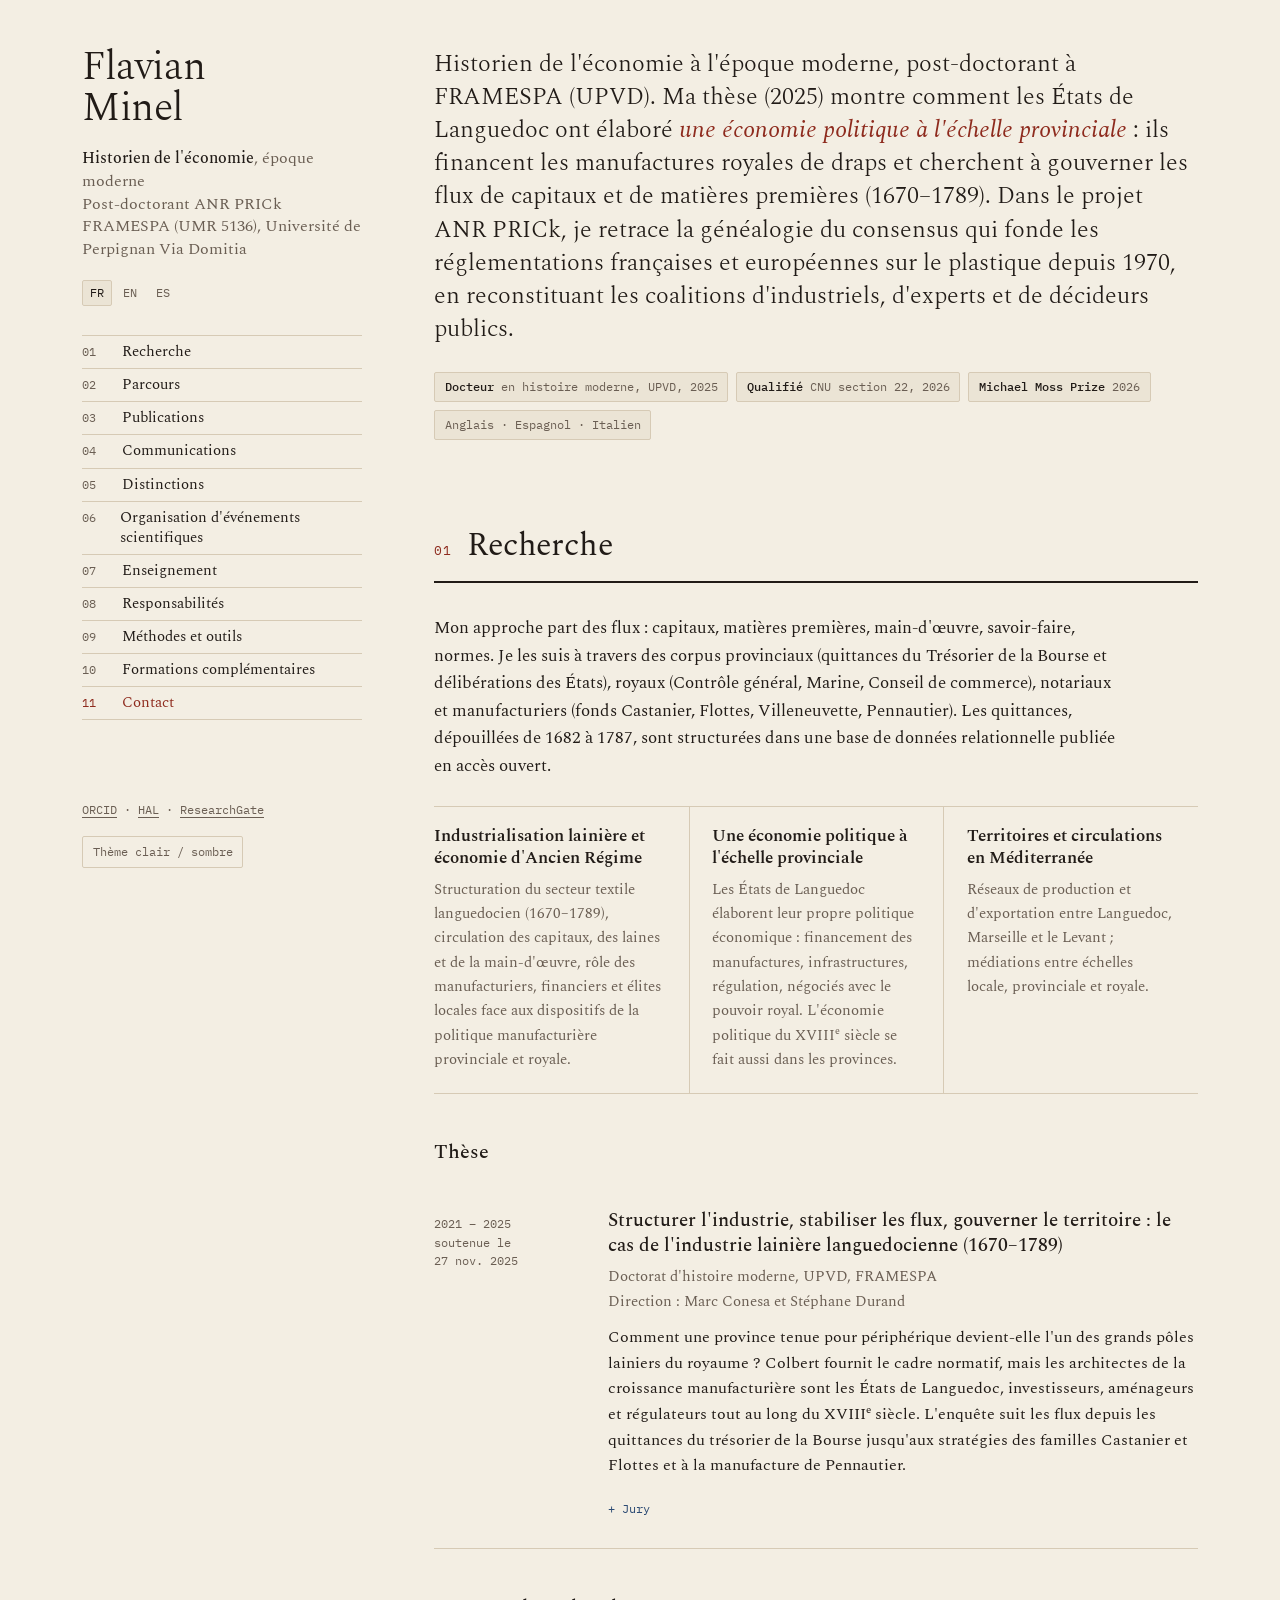
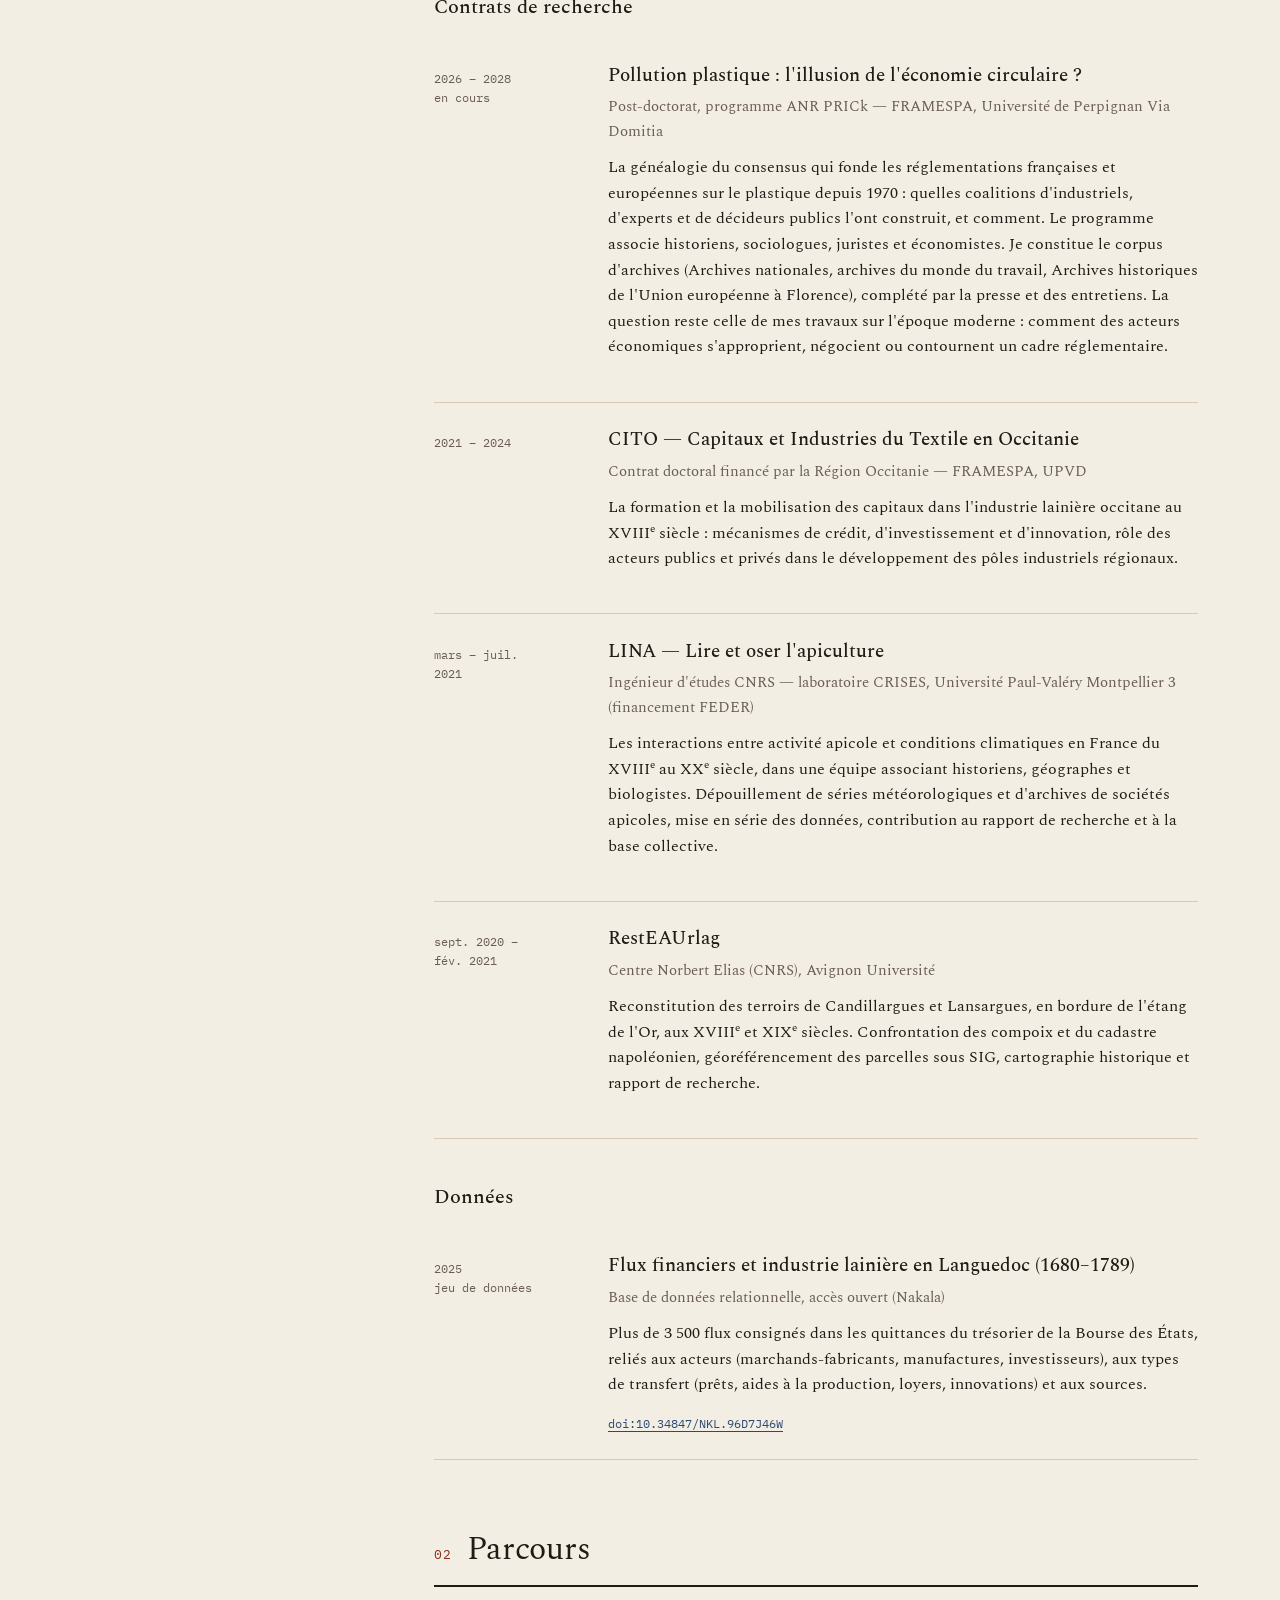
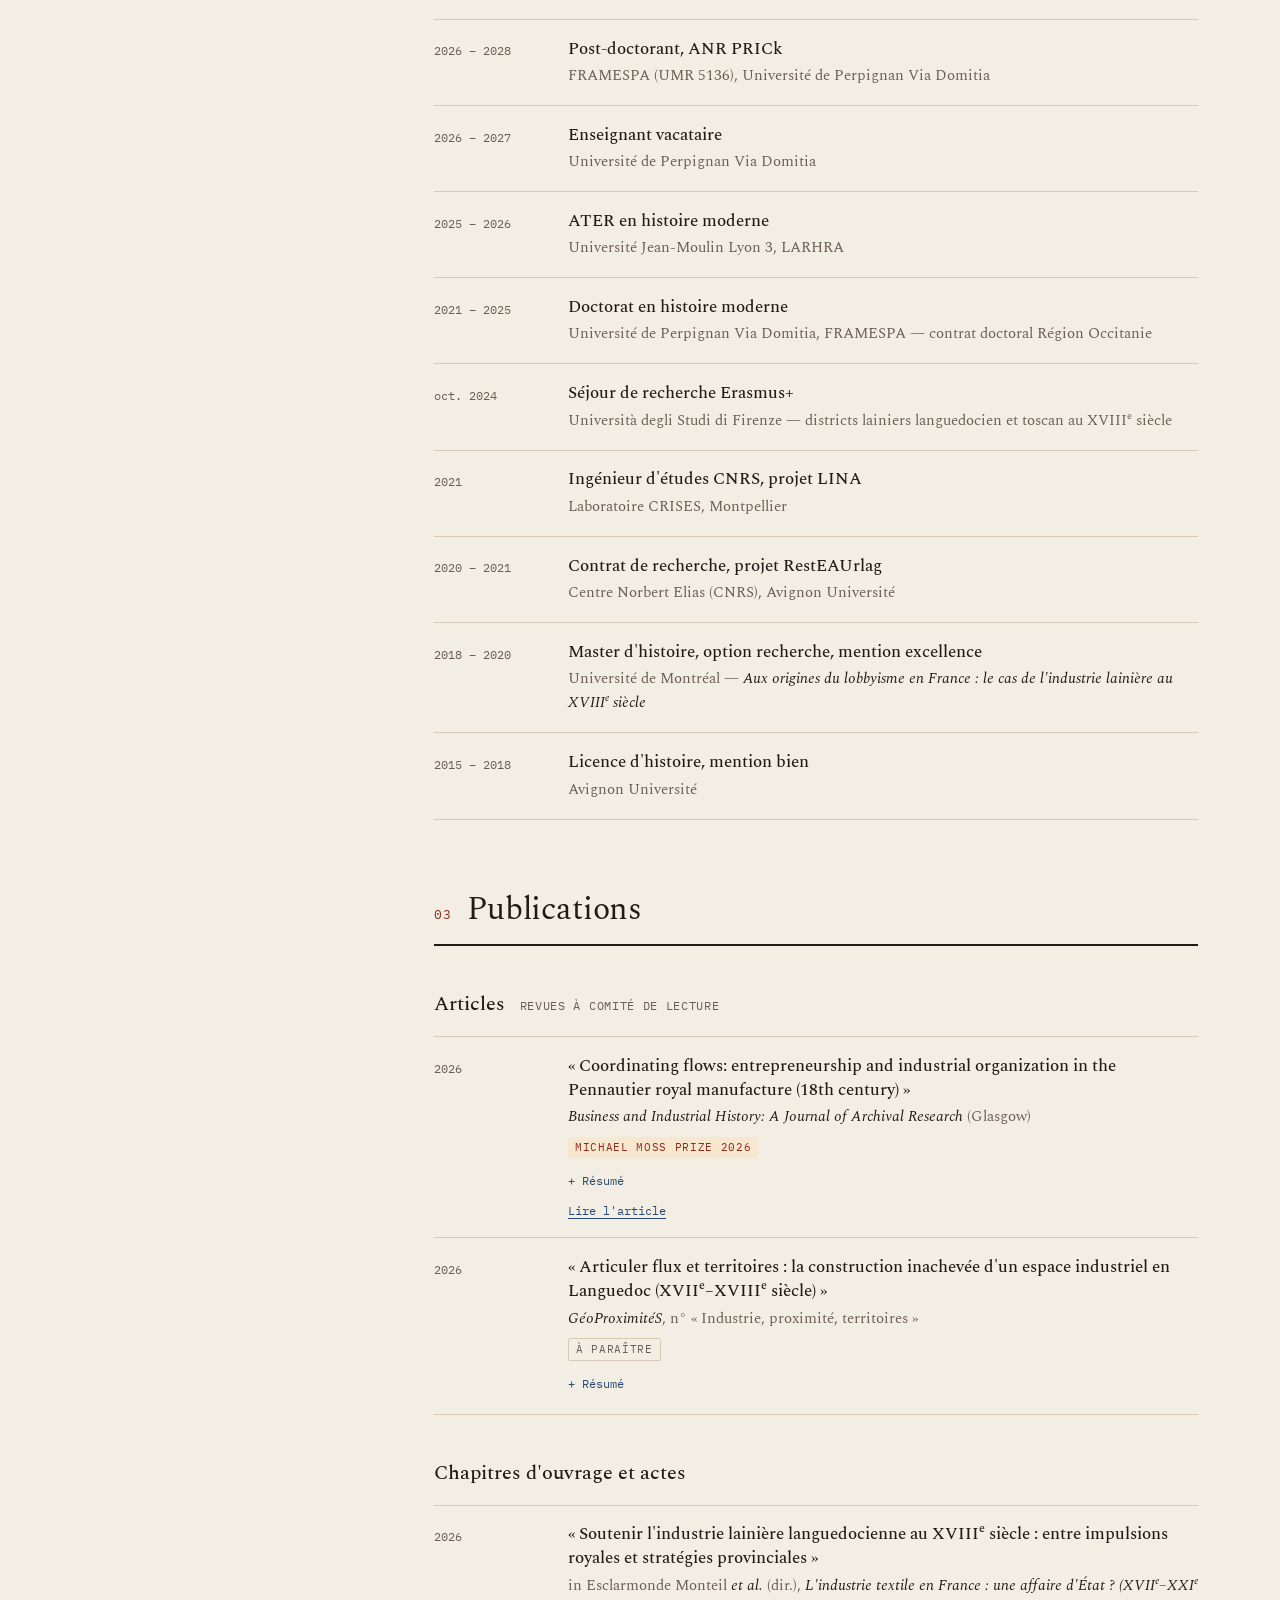
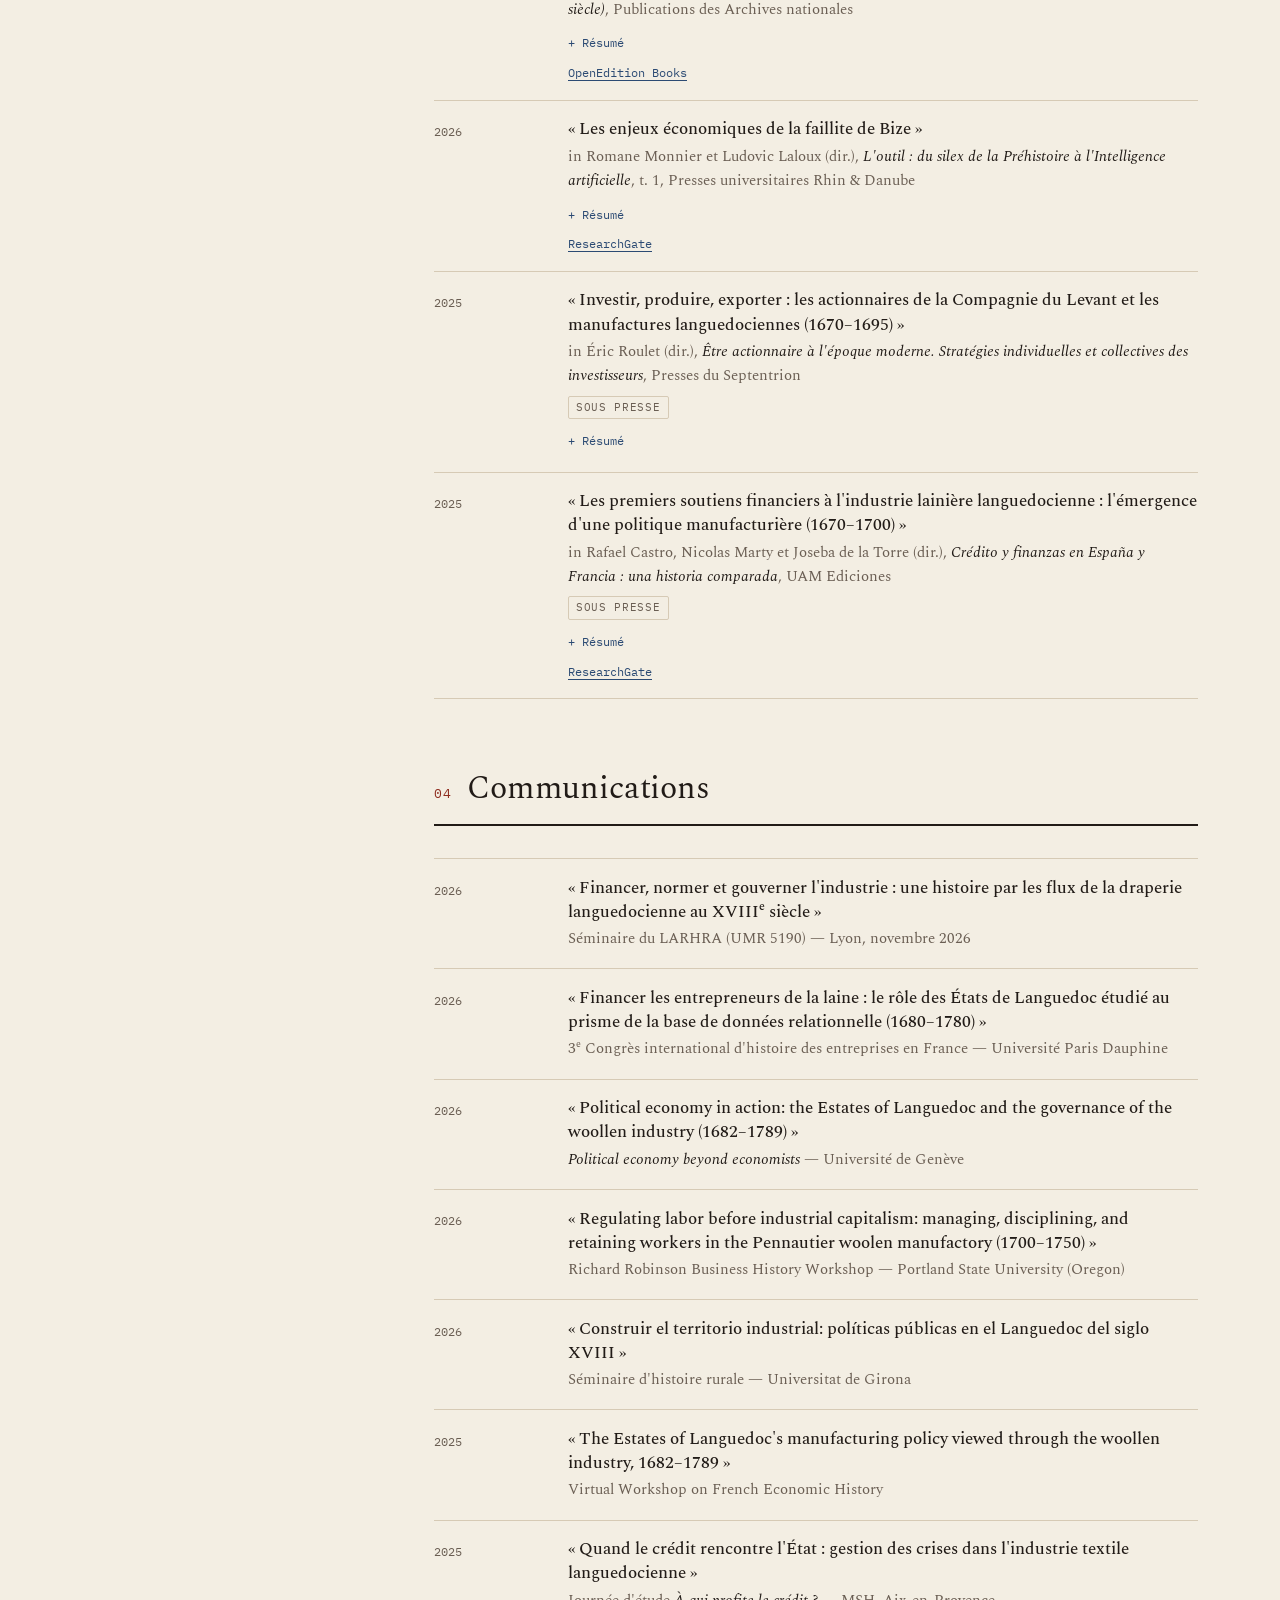
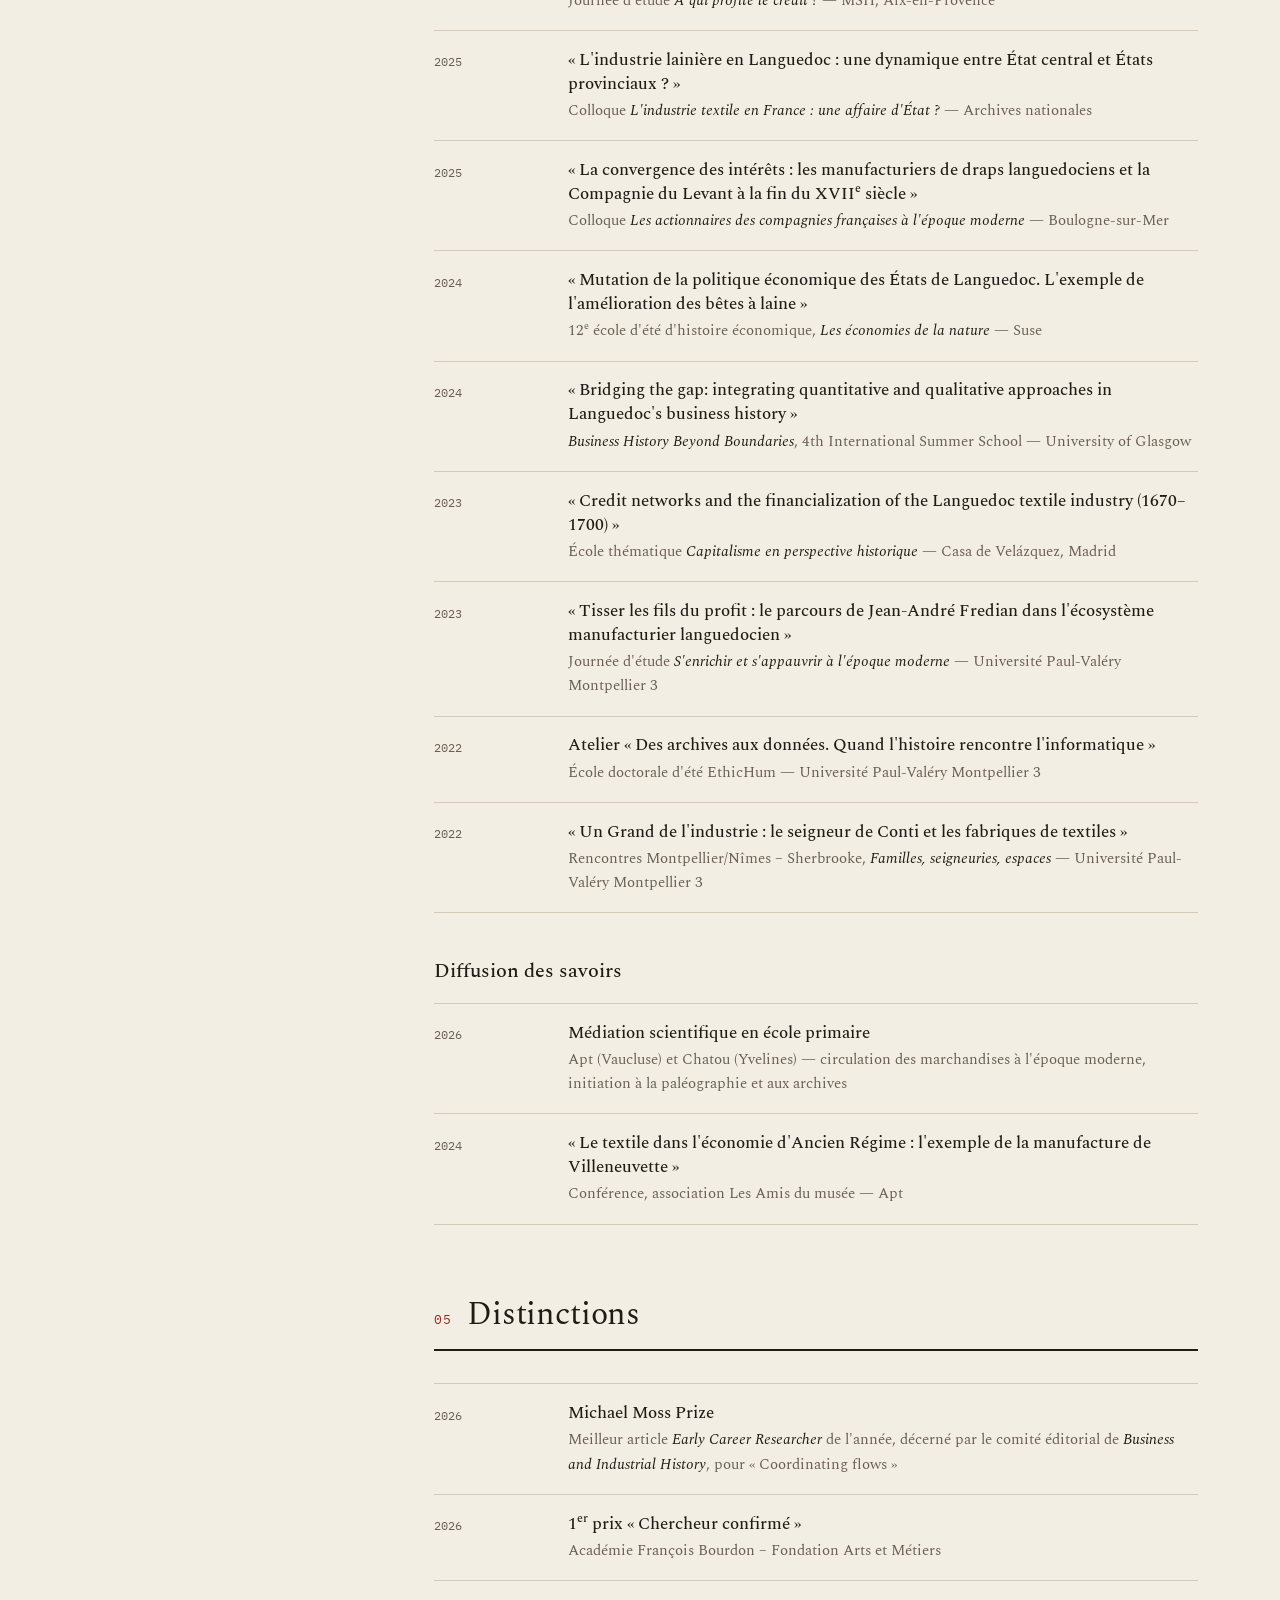
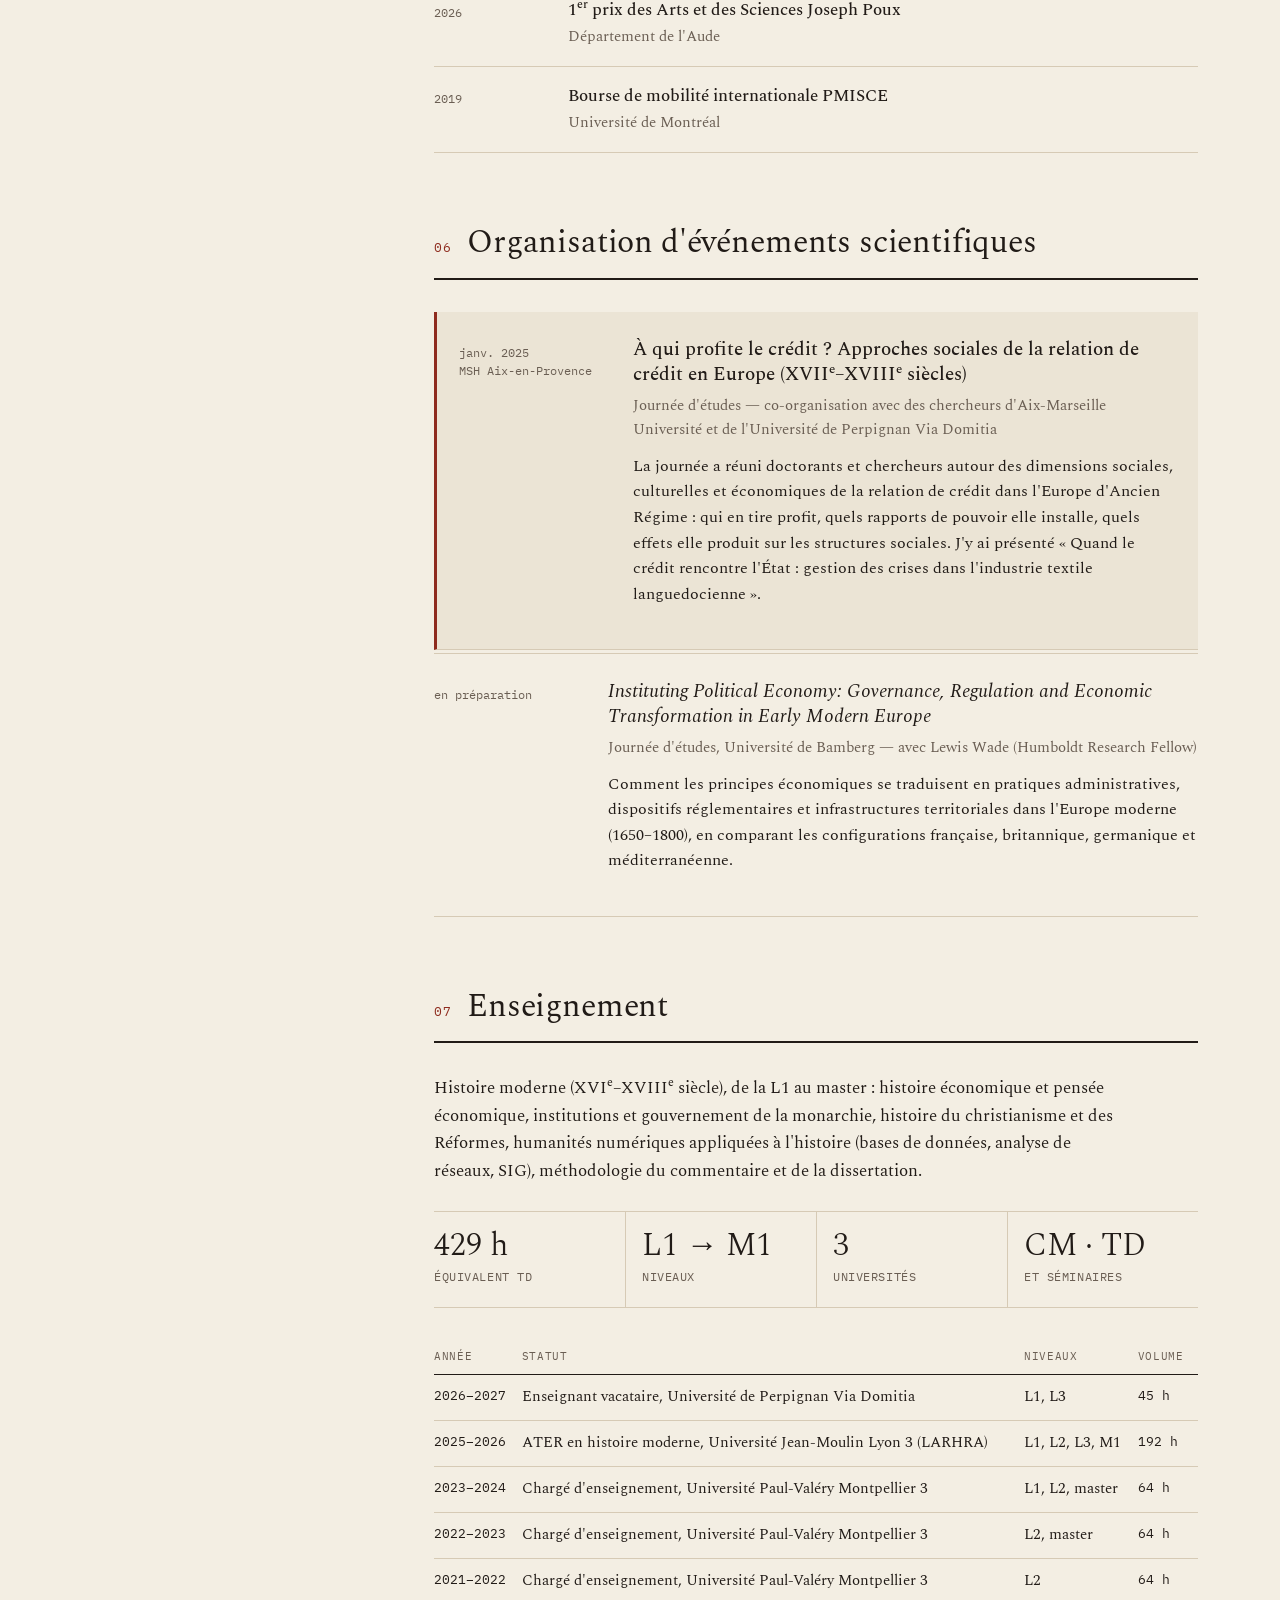
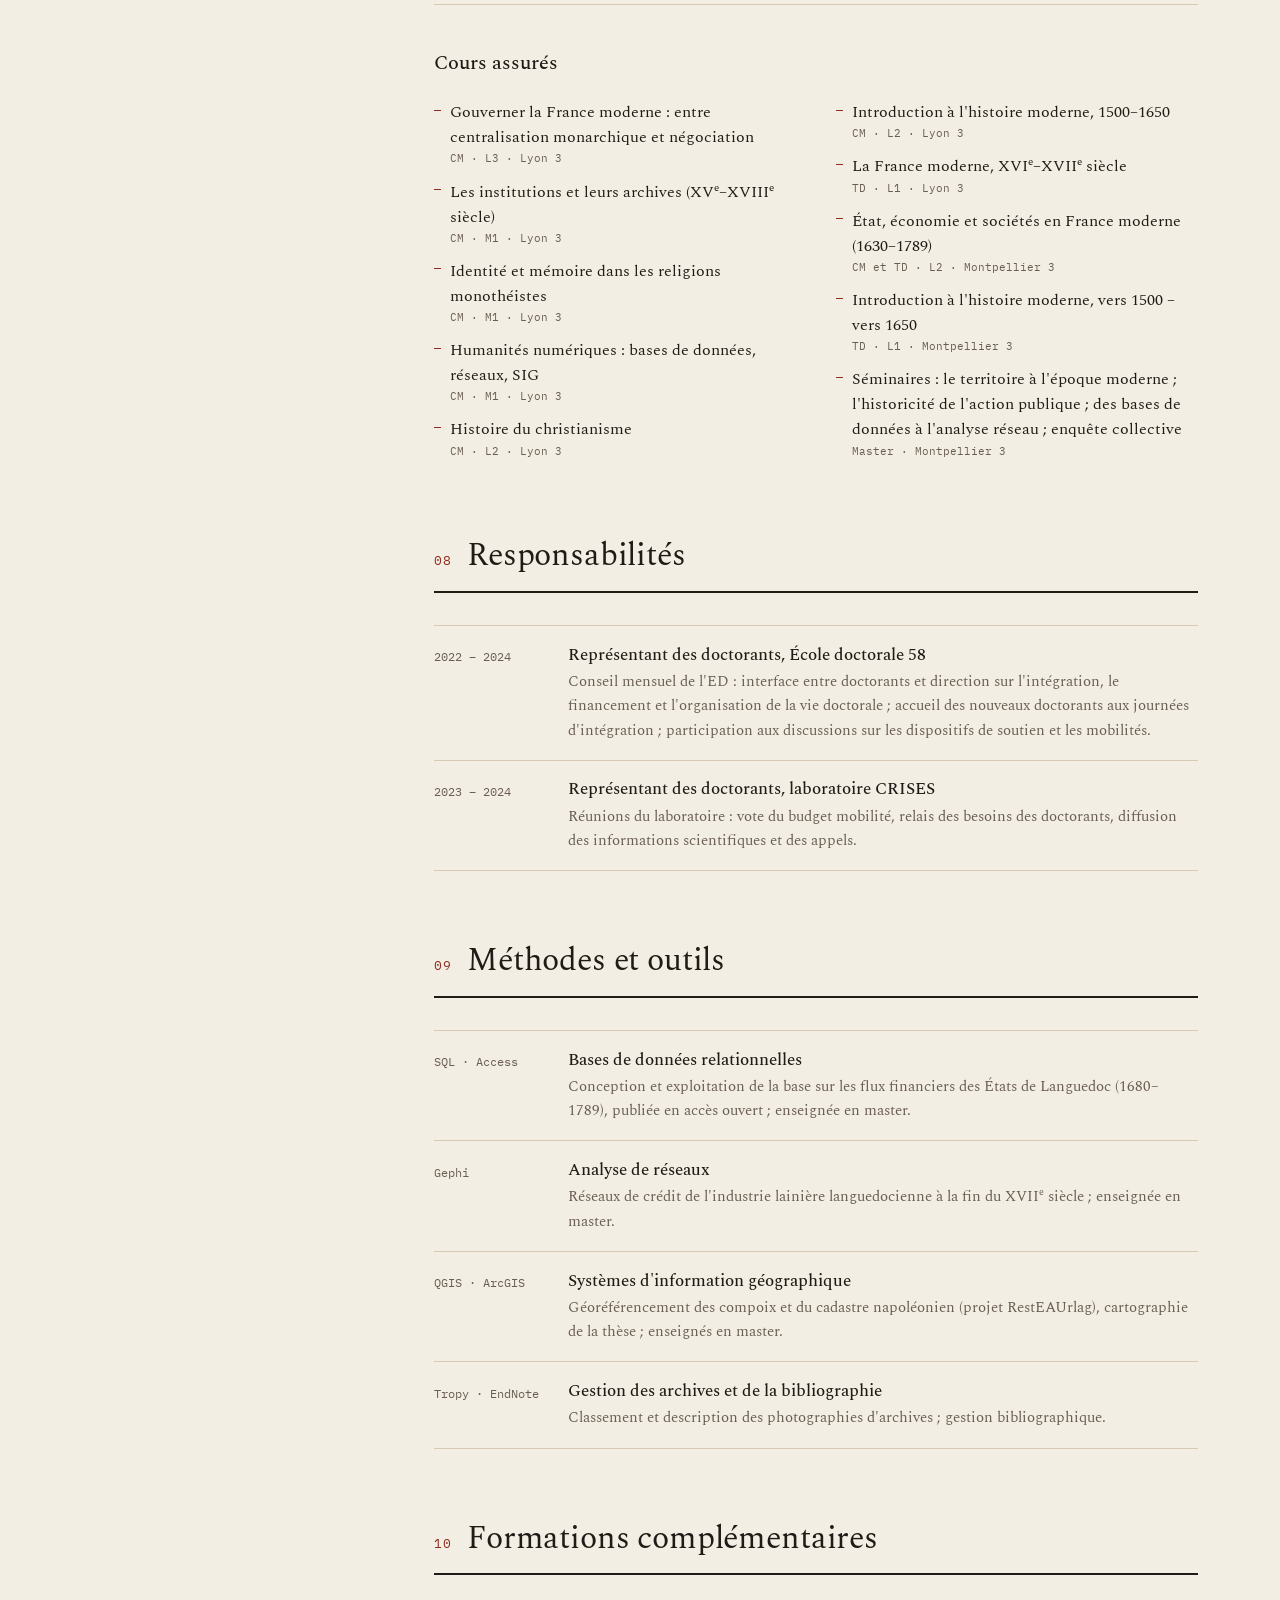
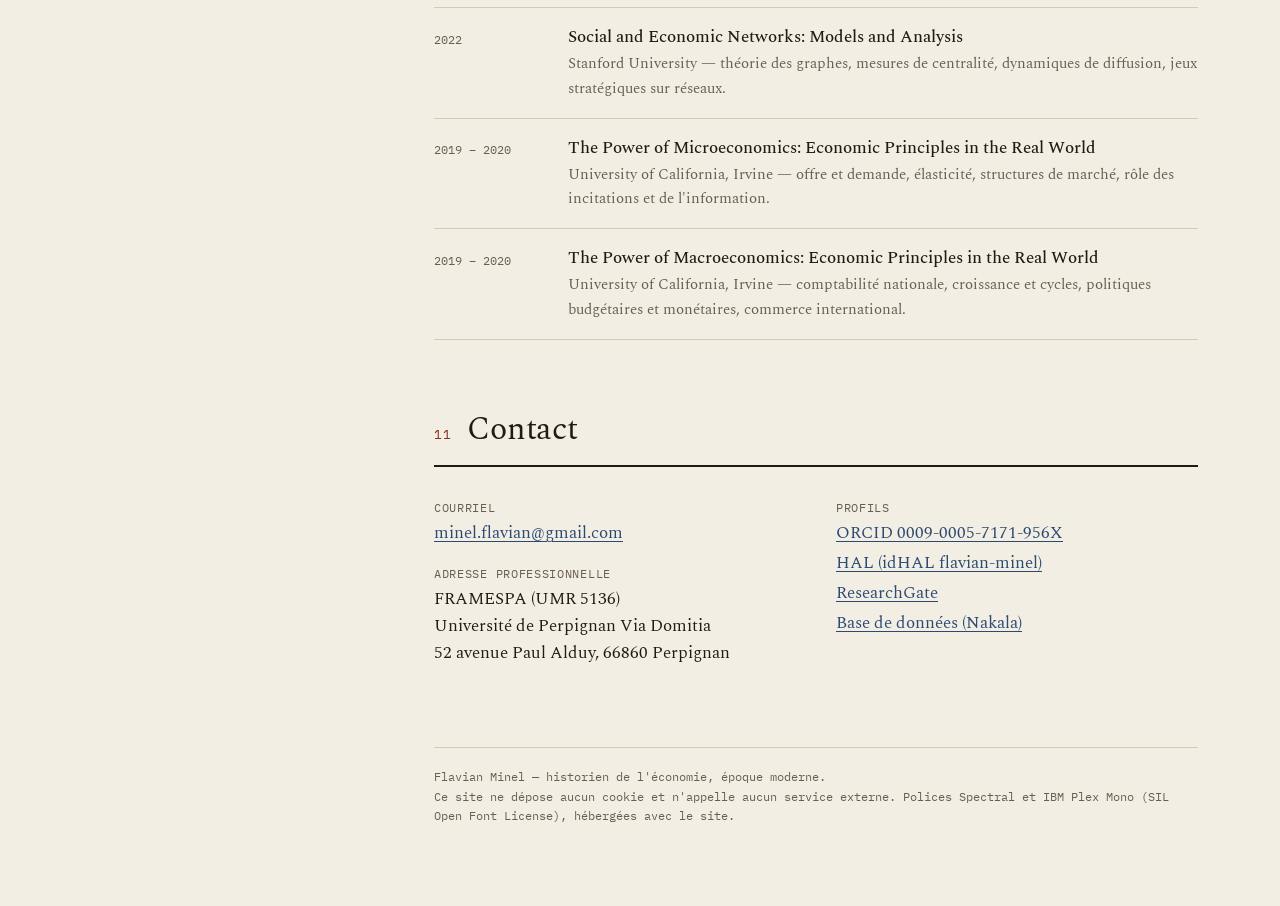
==== index.html @ d2186ceb "Add files via upload" ====
<!DOCTYPE html>
<html lang="fr">
<head>
<meta charset="utf-8">
<meta name="viewport" content="width=device-width, initial-scale=1">
<title>Flavian Minel — Historien de l'économie, époque moderne</title>
<meta name="description" content="Flavian Minel, docteur en histoire moderne, post-doctorant ANR PRICk (FRAMESPA, Université de Perpignan Via Domitia). Industrie lainière languedocienne, États de Languedoc, économie politique provinciale, régulation de l'économie circulaire.">
<meta name="theme-color" content="#f3eee3">
<link rel="stylesheet" href="assets/site.css">
<script>
(function(){try{var t=localStorage.getItem('theme');if(t)document.documentElement.setAttribute('data-theme',t);}catch(e){}})();
</script>
</head>
<body>
<a class="skip" href="#contenu">Aller au contenu</a>
<div class="wrap">

<aside>
  <p class="name"><a href="#">Flavian<br>Minel</a></p>
  <p class="role"><b>Historien de l'économie</b>, époque moderne<br>Post-doctorant ANR PRICk<br>FRAMESPA (UMR 5136), Université de Perpignan Via Domitia</p>
  <div class="lang" aria-label="Langue du site">
    <a href="index.html" lang="fr" hreflang="fr" aria-current="page">FR</a>
    <a href="en/index.html" lang="en" hreflang="en">EN</a>
    <a href="es/index.html" lang="es" hreflang="es">ES</a>
  </div>
  <nav aria-label="Sections">
    <ol>
      <li><a href="#recherche"><span>01</span>Recherche</a></li>
      <li><a href="#parcours"><span>02</span>Parcours</a></li>
      <li><a href="#publications"><span>03</span>Publications</a></li>
      <li><a href="#communications"><span>04</span>Communications</a></li>
      <li><a href="#distinctions"><span>05</span>Distinctions</a></li>
      <li><a href="#organisation"><span>06</span>Organisation d'événements scientifiques</a></li>
      <li><a href="#enseignement"><span>07</span>Enseignement</a></li>
      <li><a href="#responsabilites"><span>08</span>Responsabilités</a></li>
      <li><a href="#methodes"><span>09</span>Méthodes et outils</a></li>
      <li><a href="#formations"><span>10</span>Formations complémentaires</a></li>
      <li><a href="#contact"><span>11</span>Contact</a></li>
    </ol>
  </nav>
  <button class="theme-btn mobile-theme" type="button" data-theme-toggle>Thème clair / sombre</button>
  <div class="aside-foot">
    <a href="https://orcid.org/0009-0005-7171-956X">ORCID</a> ·
    <a href="https://hal.science/search/index/?q=%2A&amp;authIdHal_s=flavian-minel">HAL</a> ·
    <a href="https://www.researchgate.net/profile/Flavian-Minel">ResearchGate</a><br>
    <button class="theme-btn" type="button" data-theme-toggle>Thème clair / sombre</button>
  </div>
</aside>

<main id="contenu">
  <p class="lede">Historien de l'économie à l'époque moderne, post-doctorant à FRAMESPA (UPVD). Ma thèse (2025) montre comment les États de Languedoc ont élaboré <em>une économie politique à l'échelle provinciale</em>&nbsp;: ils financent les manufactures royales de draps et cherchent à gouverner les flux de capitaux et de matières premières (1670–1789). Dans le projet ANR PRICk, je retrace la généalogie du consensus qui fonde les réglementations françaises et européennes sur le plastique depuis 1970, en reconstituant les coalitions d'industriels, d'experts et de décideurs publics.</p>
  <ul class="facts">
    <li><b>Docteur</b> en histoire moderne, UPVD, 2025</li>
    <li><b>Qualifié</b> CNU section 22, 2026</li>
    <li><b>Michael Moss Prize</b> 2026</li>
    <li>Anglais · Espagnol · Italien</li>
  </ul>

  <section id="recherche" aria-labelledby="h-recherche">
    <div class="sec-head"><span class="num">01</span><h2 id="h-recherche">Recherche</h2></div>
    <p>Mon approche part des flux&nbsp;: capitaux, matières premières, main-d'œuvre, savoir-faire, normes. Je les suis à travers des corpus provinciaux (quittances du Trésorier de la Bourse et délibérations des États), royaux (Contrôle général, Marine, Conseil de commerce), notariaux et manufacturiers (fonds Castanier, Flottes, Villeneuvette, Pennautier). Les quittances, dépouillées de 1682 à 1787, sont structurées dans une base de données relationnelle publiée en accès ouvert.</p>
    <div class="axes">
      <div class="axe">
        <h4>Industrialisation lainière et économie d'Ancien Régime</h4>
        <p>Structuration du secteur textile languedocien (1670–1789), circulation des capitaux, des laines et de la main-d'œuvre, rôle des manufacturiers, financiers et élites locales face aux dispositifs de la politique manufacturière provinciale et royale.</p>
      </div>
      <div class="axe">
        <h4>Une économie politique à l'échelle provinciale</h4>
        <p>Les États de Languedoc élaborent leur propre politique économique&nbsp;: financement des manufactures, infrastructures, régulation, négociés avec le pouvoir royal. L'économie politique du XVIII<sup>e</sup> siècle se fait aussi dans les provinces.</p>
      </div>
      <div class="axe">
        <h4>Territoires et circulations en Méditerranée</h4>
        <p>Réseaux de production et d'exportation entre Languedoc, Marseille et le Levant&nbsp;; médiations entre échelles locale, provinciale et royale.</p>
      </div>
    </div>

    <h3>Thèse</h3>
    <div class="project">
      <div class="when">2021 – 2025<br>soutenue le 27&nbsp;nov.&nbsp;2025</div>
      <div>
        <h4>Structurer l'industrie, stabiliser les flux, gouverner le territoire&nbsp;: le cas de l'industrie lainière languedocienne (1670–1789)</h4>
        <p class="where">Doctorat d'histoire moderne, UPVD, FRAMESPA<br>Direction&nbsp;: Marc Conesa et Stéphane Durand</p>
        <p>Comment une province tenue pour périphérique devient-elle l'un des grands pôles lainiers du royaume&nbsp;? Colbert fournit le cadre normatif, mais les architectes de la croissance manufacturière sont les États de Languedoc, investisseurs, aménageurs et régulateurs tout au long du XVIII<sup>e</sup> siècle. L'enquête suit les flux depuis les quittances du trésorier de la Bourse jusqu'aux stratégies des familles Castanier et Flottes et à la manufacture de Pennautier.</p>
        <details>
          <summary>Jury</summary>
          <p>Marc Conesa (directeur), Stéphane Durand (co-directeur), Natacha Coquery (rapporteure), Mary O'Sullivan (rapporteure), Anne Conchon (examinatrice), Nicolas Marty (examinateur), Jean-Michel Minovez (président).</p>
        </details>
      </div>
    </div>

    <h3>Contrats de recherche</h3>
    <div class="project">
      <div class="when">2026 – 2028<br>en cours</div>
      <div>
        <h4>Pollution plastique&nbsp;: l'illusion de l'économie circulaire&nbsp;?</h4>
        <p class="where">Post-doctorat, programme ANR PRICk — FRAMESPA, Université de Perpignan Via Domitia</p>
        <p>La généalogie du consensus qui fonde les réglementations françaises et européennes sur le plastique depuis 1970&nbsp;: quelles coalitions d'industriels, d'experts et de décideurs publics l'ont construit, et comment. Le programme associe historiens, sociologues, juristes et économistes. Je constitue le corpus d'archives (Archives nationales, archives du monde du travail, Archives historiques de l'Union européenne à Florence), complété par la presse et des entretiens. La question reste celle de mes travaux sur l'époque moderne&nbsp;: comment des acteurs économiques s'approprient, négocient ou contournent un cadre réglementaire.</p>
      </div>
    </div>
    <div class="project">
      <div class="when">2021 – 2024</div>
      <div>
        <h4>CITO — Capitaux et Industries du Textile en Occitanie</h4>
        <p class="where">Contrat doctoral financé par la Région Occitanie — FRAMESPA, UPVD</p>
        <p>La formation et la mobilisation des capitaux dans l'industrie lainière occitane au XVIII<sup>e</sup> siècle&nbsp;: mécanismes de crédit, d'investissement et d'innovation, rôle des acteurs publics et privés dans le développement des pôles industriels régionaux.</p>
      </div>
    </div>
    <div class="project">
      <div class="when">mars – juil.<br>2021</div>
      <div>
        <h4>LINA — Lire et oser l'apiculture</h4>
        <p class="where">Ingénieur d'études CNRS — laboratoire CRISES, Université Paul-Valéry Montpellier 3 (financement FEDER)</p>
        <p>Les interactions entre activité apicole et conditions climatiques en France du XVIII<sup>e</sup> au XX<sup>e</sup> siècle, dans une équipe associant historiens, géographes et biologistes. Dépouillement de séries météorologiques et d'archives de sociétés apicoles, mise en série des données, contribution au rapport de recherche et à la base collective.</p>
      </div>
    </div>
    <div class="project">
      <div class="when">sept. 2020 –<br>fév. 2021</div>
      <div>
        <h4>RestEAUrlag</h4>
        <p class="where">Centre Norbert Elias (CNRS), Avignon Université</p>
        <p>Reconstitution des terroirs de Candillargues et Lansargues, en bordure de l'étang de l'Or, aux XVIII<sup>e</sup> et XIX<sup>e</sup> siècles. Confrontation des compoix et du cadastre napoléonien, géoréférencement des parcelles sous SIG, cartographie historique et rapport de recherche.</p>
      </div>
    </div>

    <h3>Données</h3>
    <div class="project">
      <div class="when">2025<br>jeu de données</div>
      <div>
        <h4>Flux financiers et industrie lainière en Languedoc (1680–1789)</h4>
        <p class="where">Base de données relationnelle, accès ouvert (Nakala)</p>
        <p>Plus de 3&nbsp;500 flux consignés dans les quittances du trésorier de la Bourse des États, reliés aux acteurs (marchands-fabricants, manufactures, investisseurs), aux types de transfert (prêts, aides à la production, loyers, innovations) et aux sources.</p>
        <div class="links"><a href="https://doi.org/10.34847/NKL.96D7J46W">doi:10.34847/NKL.96D7J46W</a></div>
      </div>
    </div>
  </section>

  <section id="parcours" aria-labelledby="h-parc">
    <div class="sec-head"><span class="num">02</span><h2 id="h-parc">Parcours</h2></div>
    <ul class="inv">
      <li><div class="when">2026 – 2028</div><div><div class="t">Post-doctorant, ANR PRICk</div><div class="m">FRAMESPA (UMR 5136), Université de Perpignan Via Domitia</div></div></li>
      <li><div class="when">2026 – 2027</div><div><div class="t">Enseignant vacataire</div><div class="m">Université de Perpignan Via Domitia</div></div></li>
      <li><div class="when">2025 – 2026</div><div><div class="t">ATER en histoire moderne</div><div class="m">Université Jean-Moulin Lyon 3, LARHRA</div></div></li>
      <li><div class="when">2021 – 2025</div><div><div class="t">Doctorat en histoire moderne</div><div class="m">Université de Perpignan Via Domitia, FRAMESPA — contrat doctoral Région Occitanie</div></div></li>
      <li><div class="when">oct. 2024</div><div><div class="t">Séjour de recherche Erasmus+</div><div class="m">Università degli Studi di Firenze — districts lainiers languedocien et toscan au XVIII<sup>e</sup> siècle</div></div></li>
      <li><div class="when">2021</div><div><div class="t">Ingénieur d'études CNRS, projet LINA</div><div class="m">Laboratoire CRISES, Montpellier</div></div></li>
      <li><div class="when">2020 – 2021</div><div><div class="t">Contrat de recherche, projet RestEAUrlag</div><div class="m">Centre Norbert Elias (CNRS), Avignon Université</div></div></li>
      <li><div class="when">2018 – 2020</div><div><div class="t">Master d'histoire, option recherche, mention excellence</div><div class="m">Université de Montréal — <i>Aux origines du lobbyisme en France&nbsp;: le cas de l'industrie lainière au XVIII<sup>e</sup> siècle</i></div></div></li>
      <li><div class="when">2015 – 2018</div><div><div class="t">Licence d'histoire, mention bien</div><div class="m">Avignon Université</div></div></li>
    </ul>

  </section>

  <section id="publications" aria-labelledby="h-pub">
    <div class="sec-head"><span class="num">03</span><h2 id="h-pub">Publications</h2></div>

    <h3>Articles <span class="tag">revues à comité de lecture</span></h3>
    <ul class="inv">
      <li>
        <div class="when">2026</div>
        <div>
          <div class="t">« Coordinating flows: entrepreneurship and industrial organization in the Pennautier royal manufacture (18th century) »</div>
          <div class="m"><i>Business and Industrial History: A Journal of Archival Research</i> (Glasgow)</div>
          <span class="badge">Michael Moss Prize 2026</span>
          <details><summary>Résumé</summary><p>À partir des archives privées de la manufacture royale de Pennautier, l'article interroge la notion d'entrepreneur à l'époque moderne. L'activité entrepreneuriale y apparaît comme la capacité à coordonner des flux hétérogènes (capitaux, matières premières, travail, exportations) dans un environnement institutionnel contraint.</p></details>
          <div class="links"><a href="https://journals.gla.ac.uk/bih/issue/view/36/74">Lire l'article</a></div>
        </div>
      </li>
      <li>
        <div class="when">2026</div>
        <div>
          <div class="t">« Articuler flux et territoires&nbsp;: la construction inachevée d'un espace industriel en Languedoc (XVII<sup>e</sup>–XVIII<sup>e</sup> siècle) »</div>
          <div class="m"><i>GéoProximitéS</i>, n° « Industrie, proximité, territoires »</div>
          <span class="badge soon">À paraître</span>
          <details><summary>Résumé</summary><p>Les États de Languedoc agissent efficacement sur la proximité géographique (subsides, infrastructures, substitution aux importations), mais les flux décisifs — crédit marseillais, laine castillane, pratiques tinctoriales — reposent sur des proximités organisées qui leur échappent.</p></details>
        </div>
      </li>
    </ul>

    <h3>Chapitres d'ouvrage et actes</h3>
    <ul class="inv">
      <li>
        <div class="when">2026</div>
        <div>
          <div class="t">« Soutenir l'industrie lainière languedocienne au XVIII<sup>e</sup> siècle&nbsp;: entre impulsions royales et stratégies provinciales »</div>
          <div class="m">in Esclarmonde Monteil <i>et al.</i> (dir.), <i>L'industrie textile en France&nbsp;: une affaire d'État&nbsp;? (XVII<sup>e</sup>–XXI<sup>e</sup> siècle)</i>, Publications des Archives nationales</div>
          <details><summary>Résumé</summary><p>L'assemblée provinciale ne se contente pas de relayer les injonctions royales&nbsp;: elle élabore une politique économique propre, fondée sur les prêts, les subventions et les primes à l'exportation. Les politiques manufacturières sont co-construites entre le centre et la province.</p></details>
          <div class="links"><a href="https://books.openedition.org/pan/8025">OpenEdition Books</a></div>
        </div>
      </li>
      <li>
        <div class="when">2026</div>
        <div>
          <div class="t">« Les enjeux économiques de la faillite de Bize »</div>
          <div class="m">in Romane Monnier et Ludovic Laloux (dir.), <i>L'outil&nbsp;: du silex de la Préhistoire à l'Intelligence artificielle</i>, t.&nbsp;1, Presses universitaires Rhin &amp; Danube</div>
          <details><summary>Résumé</summary><p>La faillite de la manufacture de Bize en 1732 sert de révélateur des fragilités du système manufacturier languedocien et des tensions entre initiative entrepreneuriale et intervention provinciale.</p></details>
          <div class="links"><a href="https://www.researchgate.net/profile/Flavian-Minel">ResearchGate</a></div>
        </div>
      </li>
      <li>
        <div class="when">2025</div>
        <div>
          <div class="t">« Investir, produire, exporter&nbsp;: les actionnaires de la Compagnie du Levant et les manufactures languedociennes (1670–1695) »</div>
          <div class="m">in Éric Roulet (dir.), <i>Être actionnaire à l'époque moderne. Stratégies individuelles et collectives des investisseurs</i>, Presses du Septentrion</div>
          <span class="badge soon">Sous presse</span>
          <details><summary>Résumé</summary><p>Les trajectoires de Pennautier, Fredian et Magy montrent comment des investisseurs privés articulent capitaux, réseaux institutionnels et soutiens publics pour relier les manufactures drapières aux circuits d'exportation méditerranéens&nbsp;: un « capitalisme d'interface » de la fin du XVII<sup>e</sup> siècle.</p></details>
        </div>
      </li>
      <li>
        <div class="when">2025</div>
        <div>
          <div class="t">« Les premiers soutiens financiers à l'industrie lainière languedocienne&nbsp;: l'émergence d'une politique manufacturière (1670–1700) »</div>
          <div class="m">in Rafael Castro, Nicolas Marty et Joseba de la Torre (dir.), <i>Crédito y finanzas en España y Francia&nbsp;: una historia comparada</i>, UAM Ediciones</div>
          <span class="badge soon">Sous presse</span>
          <details><summary>Résumé</summary><p>Prêts, subventions et primes à l'exportation accordés à Saptes et Villeneuvette&nbsp;: les premiers jalons d'une action économique structurée à l'échelle provinciale, au-delà des seules exigences colbertistes.</p></details>
          <div class="links"><a href="https://www.researchgate.net/profile/Flavian-Minel">ResearchGate</a></div>
        </div>
      </li>
    </ul>
  </section>

  <section id="communications" aria-labelledby="h-com">
    <div class="sec-head"><span class="num">04</span><h2 id="h-com">Communications</h2></div>
    <ul class="inv">
      <li><div class="when">2026</div><div>
        <div class="t">« Financer, normer et gouverner l'industrie&nbsp;: une histoire par les flux de la draperie languedocienne au XVIII<sup>e</sup> siècle »</div>
        <div class="m">Séminaire du LARHRA (UMR 5190) — Lyon, novembre 2026</div></div></li>
      <li><div class="when">2026</div><div>
        <div class="t">« Financer les entrepreneurs de la laine&nbsp;: le rôle des États de Languedoc étudié au prisme de la base de données relationnelle (1680–1780) »</div>
        <div class="m">3<sup>e</sup> Congrès international d'histoire des entreprises en France — Université Paris Dauphine</div></div></li>
      <li><div class="when">2026</div><div>
        <div class="t">« Political economy in action: the Estates of Languedoc and the governance of the woollen industry (1682–1789) »</div>
        <div class="m"><i>Political economy beyond economists</i> — Université de Genève</div></div></li>
      <li><div class="when">2026</div><div>
        <div class="t">« Regulating labor before industrial capitalism: managing, disciplining, and retaining workers in the Pennautier woolen manufactory (1700–1750) »</div>
        <div class="m">Richard Robinson Business History Workshop — Portland State University (Oregon)</div></div></li>
      <li><div class="when">2026</div><div>
        <div class="t">« Construir el territorio industrial: políticas públicas en el Languedoc del siglo XVIII »</div>
        <div class="m">Séminaire d'histoire rurale — Universitat de Girona</div></div></li>
      <li><div class="when">2025</div><div>
        <div class="t">« The Estates of Languedoc's manufacturing policy viewed through the woollen industry, 1682–1789 »</div>
        <div class="m">Virtual Workshop on French Economic History</div></div></li>
      <li><div class="when">2025</div><div>
        <div class="t">« Quand le crédit rencontre l'État&nbsp;: gestion des crises dans l'industrie textile languedocienne »</div>
        <div class="m">Journée d'étude <i>À qui profite le crédit&nbsp;?</i> — MSH, Aix-en-Provence</div></div></li>
      <li><div class="when">2025</div><div>
        <div class="t">« L'industrie lainière en Languedoc&nbsp;: une dynamique entre État central et États provinciaux&nbsp;? »</div>
        <div class="m">Colloque <i>L'industrie textile en France&nbsp;: une affaire d'État&nbsp;?</i> — Archives nationales</div></div></li>
      <li><div class="when">2025</div><div>
        <div class="t">« La convergence des intérêts&nbsp;: les manufacturiers de draps languedociens et la Compagnie du Levant à la fin du XVII<sup>e</sup> siècle »</div>
        <div class="m">Colloque <i>Les actionnaires des compagnies françaises à l'époque moderne</i> — Boulogne-sur-Mer</div></div></li>
      <li><div class="when">2024</div><div>
        <div class="t">« Mutation de la politique économique des États de Languedoc. L'exemple de l'amélioration des bêtes à laine »</div>
        <div class="m">12<sup>e</sup> école d'été d'histoire économique, <i>Les économies de la nature</i> — Suse</div></div></li>
      <li><div class="when">2024</div><div>
        <div class="t">« Bridging the gap: integrating quantitative and qualitative approaches in Languedoc's business history »</div>
        <div class="m"><i>Business History Beyond Boundaries</i>, 4th International Summer School — University of Glasgow</div></div></li>
      <li><div class="when">2023</div><div>
        <div class="t">« Credit networks and the financialization of the Languedoc textile industry (1670–1700) »</div>
        <div class="m">École thématique <i>Capitalisme en perspective historique</i> — Casa de Velázquez, Madrid</div></div></li>
      <li><div class="when">2023</div><div>
        <div class="t">« Tisser les fils du profit&nbsp;: le parcours de Jean-André Fredian dans l'écosystème manufacturier languedocien »</div>
        <div class="m">Journée d'étude <i>S'enrichir et s'appauvrir à l'époque moderne</i> — Université Paul-Valéry Montpellier 3</div></div></li>
      <li><div class="when">2022</div><div>
        <div class="t">Atelier « Des archives aux données. Quand l'histoire rencontre l'informatique »</div>
        <div class="m">École doctorale d'été EthicHum — Université Paul-Valéry Montpellier 3</div></div></li>
      <li><div class="when">2022</div><div>
        <div class="t">« Un Grand de l'industrie&nbsp;: le seigneur de Conti et les fabriques de textiles »</div>
        <div class="m">Rencontres Montpellier/Nîmes – Sherbrooke, <i>Familles, seigneuries, espaces</i> — Université Paul-Valéry Montpellier 3</div></div></li>
    </ul>

    <h3>Diffusion des savoirs</h3>
    <ul class="inv">
      <li><div class="when">2026</div><div>
        <div class="t">Médiation scientifique en école primaire</div>
        <div class="m">Apt (Vaucluse) et Chatou (Yvelines) — circulation des marchandises à l'époque moderne, initiation à la paléographie et aux archives</div></div></li>
      <li><div class="when">2024</div><div>
        <div class="t">« Le textile dans l'économie d'Ancien Régime&nbsp;: l'exemple de la manufacture de Villeneuvette »</div>
        <div class="m">Conférence, association Les Amis du musée — Apt</div></div></li>
    </ul>
  </section>

  <section id="distinctions" aria-labelledby="h-distinctions">
    <div class="sec-head"><span class="num">05</span><h2 id="h-distinctions">Distinctions</h2></div>
    <ul class="inv">
      <li><div class="when">2026</div><div><div class="t">Michael Moss Prize</div><div class="m">Meilleur article <i>Early Career Researcher</i> de l'année, décerné par le comité éditorial de <i>Business and Industrial History</i>, pour «&nbsp;Coordinating flows&nbsp;»</div></div></li>
      <li><div class="when">2026</div><div><div class="t">1<sup>er</sup> prix « Chercheur confirmé »</div><div class="m">Académie François Bourdon – Fondation Arts et Métiers</div></div></li>
      <li><div class="when">2026</div><div><div class="t">1<sup>er</sup> prix des Arts et des Sciences Joseph Poux</div><div class="m">Département de l'Aude</div></div></li>
      <li><div class="when">2019</div><div><div class="t">Bourse de mobilité internationale PMISCE</div><div class="m">Université de Montréal</div></div></li>
    </ul>
  </section>

  <section id="organisation" aria-labelledby="h-organisation">
    <div class="sec-head"><span class="num">06</span><h2 id="h-organisation">Organisation d'événements scientifiques</h2></div>
    <div class="project feature">
      <div class="when">janv. 2025<br>MSH Aix-en-Provence</div>
      <div>
        <h4>À qui profite le crédit&nbsp;? Approches sociales de la relation de crédit en Europe (XVII<sup>e</sup>–XVIII<sup>e</sup> siècles)</h4>
        <p class="where">Journée d'études — co-organisation avec des chercheurs d'Aix-Marseille Université et de l'Université de Perpignan Via Domitia</p>
        <p>La journée a réuni doctorants et chercheurs autour des dimensions sociales, culturelles et économiques de la relation de crédit dans l'Europe d'Ancien Régime&nbsp;: qui en tire profit, quels rapports de pouvoir elle installe, quels effets elle produit sur les structures sociales. J'y ai présenté «&nbsp;Quand le crédit rencontre l'État&nbsp;: gestion des crises dans l'industrie textile languedocienne&nbsp;».</p>
      </div>
    </div>
    <div class="project">
      <div class="when">en préparation</div>
      <div>
        <h4><i>Instituting Political Economy: Governance, Regulation and Economic Transformation in Early Modern Europe</i></h4>
        <p class="where">Journée d'études, Université de Bamberg — avec Lewis Wade (Humboldt Research Fellow)</p>
        <p>Comment les principes économiques se traduisent en pratiques administratives, dispositifs réglementaires et infrastructures territoriales dans l'Europe moderne (1650–1800), en comparant les configurations française, britannique, germanique et méditerranéenne.</p>
      </div>
    </div>
  </section>

  <section id="enseignement" aria-labelledby="h-ens">
    <div class="sec-head"><span class="num">07</span><h2 id="h-ens">Enseignement</h2></div>
    <p>Histoire moderne (XVI<sup>e</sup>–XVIII<sup>e</sup> siècle), de la L1 au master&nbsp;: histoire économique et pensée économique, institutions et gouvernement de la monarchie, histoire du christianisme et des Réformes, humanités numériques appliquées à l'histoire (bases de données, analyse de réseaux, SIG), méthodologie du commentaire et de la dissertation.</p>
    <div class="stat-row">
      <div class="stat"><b>429&nbsp;h</b><span>équivalent TD</span></div>
      <div class="stat"><b>L1 → M1</b><span>niveaux</span></div>
      <div class="stat"><b>3</b><span>universités</span></div>
      <div class="stat"><b>CM · TD</b><span>et séminaires</span></div>
    </div>
    <table>
      <thead><tr><th>Année</th><th>Statut</th><th>Niveaux</th><th>Volume</th></tr></thead>
      <tbody>
        <tr><td class="n">2026–2027</td><td>Enseignant vacataire, Université de Perpignan Via Domitia</td><td>L1, L3</td><td class="n">45&nbsp;h</td></tr>
        <tr><td class="n">2025–2026</td><td>ATER en histoire moderne, Université Jean-Moulin Lyon 3 (LARHRA)</td><td>L1, L2, L3, M1</td><td class="n">192&nbsp;h</td></tr>
        <tr><td class="n">2023–2024</td><td>Chargé d'enseignement, Université Paul-Valéry Montpellier 3</td><td>L1, L2, master</td><td class="n">64&nbsp;h</td></tr>
        <tr><td class="n">2022–2023</td><td>Chargé d'enseignement, Université Paul-Valéry Montpellier 3</td><td>L2, master</td><td class="n">64&nbsp;h</td></tr>
        <tr><td class="n">2021–2022</td><td>Chargé d'enseignement, Université Paul-Valéry Montpellier 3</td><td>L2</td><td class="n">64&nbsp;h</td></tr>
      </tbody>
    </table>

    <h3>Cours assurés</h3>
    <ul class="courses">
      <li>Gouverner la France moderne&nbsp;: entre centralisation monarchique et négociation <small>CM · L3 · Lyon 3</small></li>
      <li>Les institutions et leurs archives (XV<sup>e</sup>–XVIII<sup>e</sup> siècle) <small>CM · M1 · Lyon 3</small></li>
      <li>Identité et mémoire dans les religions monothéistes <small>CM · M1 · Lyon 3</small></li>
      <li>Humanités numériques&nbsp;: bases de données, réseaux, SIG <small>CM · M1 · Lyon 3</small></li>
      <li>Histoire du christianisme <small>CM · L2 · Lyon 3</small></li>
      <li>Introduction à l'histoire moderne, 1500–1650 <small>CM · L2 · Lyon 3</small></li>
      <li>La France moderne, XVI<sup>e</sup>–XVII<sup>e</sup> siècle <small>TD · L1 · Lyon 3</small></li>
      <li>État, économie et sociétés en France moderne (1630–1789) <small>CM et TD · L2 · Montpellier 3</small></li>
      <li>Introduction à l'histoire moderne, vers 1500 – vers 1650 <small>TD · L1 · Montpellier 3</small></li>
      <li>Séminaires&nbsp;: le territoire à l'époque moderne&nbsp;; l'historicité de l'action publique&nbsp;; des bases de données à l'analyse réseau&nbsp;; enquête collective <small>Master · Montpellier 3</small></li>
    </ul>
  </section>

  <section id="responsabilites" aria-labelledby="h-responsabilites">
    <div class="sec-head"><span class="num">08</span><h2 id="h-responsabilites">Responsabilités</h2></div>
    <ul class="inv">
      <li><div class="when">2022 – 2024</div><div>
        <div class="t">Représentant des doctorants, École doctorale 58</div>
        <div class="m">Conseil mensuel de l'ED&nbsp;: interface entre doctorants et direction sur l'intégration, le financement et l'organisation de la vie doctorale&nbsp;; accueil des nouveaux doctorants aux journées d'intégration&nbsp;; participation aux discussions sur les dispositifs de soutien et les mobilités.</div></div></li>
      <li><div class="when">2023 – 2024</div><div>
        <div class="t">Représentant des doctorants, laboratoire CRISES</div>
        <div class="m">Réunions du laboratoire&nbsp;: vote du budget mobilité, relais des besoins des doctorants, diffusion des informations scientifiques et des appels.</div></div></li>
    </ul>
  </section>

  <section id="methodes" aria-labelledby="h-methodes">
    <div class="sec-head"><span class="num">09</span><h2 id="h-methodes">Méthodes et outils</h2></div>
    <ul class="inv">
      <li><div class="when">SQL · Access</div><div>
        <div class="t">Bases de données relationnelles</div>
        <div class="m">Conception et exploitation de la base sur les flux financiers des États de Languedoc (1680–1789), publiée en accès ouvert&nbsp;; enseignée en master.</div></div></li>
      <li><div class="when">Gephi</div><div>
        <div class="t">Analyse de réseaux</div>
        <div class="m">Réseaux de crédit de l'industrie lainière languedocienne à la fin du XVII<sup>e</sup> siècle&nbsp;; enseignée en master.</div></div></li>
      <li><div class="when">QGIS · ArcGIS</div><div>
        <div class="t">Systèmes d'information géographique</div>
        <div class="m">Géoréférencement des compoix et du cadastre napoléonien (projet RestEAUrlag), cartographie de la thèse&nbsp;; enseignés en master.</div></div></li>
      <li><div class="when">Tropy · EndNote</div><div>
        <div class="t">Gestion des archives et de la bibliographie</div>
        <div class="m">Classement et description des photographies d'archives&nbsp;; gestion bibliographique.</div></div></li>
    </ul>
  </section>

  <section id="formations" aria-labelledby="h-formations">
    <div class="sec-head"><span class="num">10</span><h2 id="h-formations">Formations complémentaires</h2></div>
    <ul class="inv">
      <li><div class="when">2022</div><div>
        <div class="t">Social and Economic Networks: Models and Analysis</div>
        <div class="m">Stanford University — théorie des graphes, mesures de centralité, dynamiques de diffusion, jeux stratégiques sur réseaux.</div></div></li>
      <li><div class="when">2019 – 2020</div><div>
        <div class="t">The Power of Microeconomics: Economic Principles in the Real World</div>
        <div class="m">University of California, Irvine — offre et demande, élasticité, structures de marché, rôle des incitations et de l'information.</div></div></li>
      <li><div class="when">2019 – 2020</div><div>
        <div class="t">The Power of Macroeconomics: Economic Principles in the Real World</div>
        <div class="m">University of California, Irvine — comptabilité nationale, croissance et cycles, politiques budgétaires et monétaires, commerce international.</div></div></li>
    </ul>
  </section>

  <section id="contact" aria-labelledby="h-contact">
    <div class="sec-head"><span class="num">11</span><h2 id="h-contact">Contact</h2></div>
    <div class="contact">
      <dl>
        <dt>Courriel</dt>
        <dd class="mail" id="mail"><noscript>Adresse visible avec JavaScript activé.</noscript></dd>
        <dt>Adresse professionnelle</dt>
        <dd>FRAMESPA (UMR 5136)<br>Université de Perpignan Via Domitia<br>52 avenue Paul Alduy, 66860 Perpignan</dd>
      </dl>
      <dl>
        <dt>Profils</dt>
        <dd><a href="https://orcid.org/0009-0005-7171-956X">ORCID 0009-0005-7171-956X</a></dd>
        <dd><a href="https://hal.science/search/index/?q=%2A&amp;authIdHal_s=flavian-minel">HAL (idHAL flavian-minel)</a></dd>
        <dd><a href="https://www.researchgate.net/profile/Flavian-Minel">ResearchGate</a></dd>
        <dd><a href="https://doi.org/10.34847/NKL.96D7J46W">Base de données (Nakala)</a></dd>
      </dl>
    </div>
  </section>

  <footer>
    Flavian Minel — historien de l'économie, époque moderne.<br>
    Ce site ne dépose aucun cookie et n'appelle aucun service externe. Polices Spectral et IBM Plex Mono (SIL Open Font License), hébergées avec le site.
  </footer>
</main>
</div>

<script src="assets/site.js"></script>
</body>
</html>
---- assets/site.css ----
@font-face{font-family:"Spectral";font-style:normal;font-weight:300;font-display:swap;src:url(fonts/spectral-latin-300-normal.woff2) format("woff2")}
@font-face{font-family:"Spectral";font-style:normal;font-weight:400;font-display:swap;src:url(fonts/spectral-latin-400-normal.woff2) format("woff2")}
@font-face{font-family:"Spectral";font-style:italic;font-weight:400;font-display:swap;src:url(fonts/spectral-latin-400-italic.woff2) format("woff2")}
@font-face{font-family:"Spectral";font-style:normal;font-weight:500;font-display:swap;src:url(fonts/spectral-latin-500-normal.woff2) format("woff2")}
@font-face{font-family:"Spectral";font-style:normal;font-weight:600;font-display:swap;src:url(fonts/spectral-latin-600-normal.woff2) format("woff2")}
@font-face{font-family:"IBM Plex Mono";font-style:normal;font-weight:400;font-display:swap;src:url(fonts/ibm-plex-mono-latin-400-normal.woff2) format("woff2")}
@font-face{font-family:"IBM Plex Mono";font-style:normal;font-weight:500;font-display:swap;src:url(fonts/ibm-plex-mono-latin-500-normal.woff2) format("woff2")}

:root{
  --paper:#f3eee3; --paper-2:#ebe4d5; --ink:#211b17; --muted:#6a5e53; --rule:#d6cab5;
  --garance:#8e2b1e; --pastel:#2b4a73; --hl:#f7e7cf;
  --serif:"Spectral", Georgia, "Times New Roman", serif;
  --mono:"IBM Plex Mono", ui-monospace, "SFMono-Regular", Menlo, monospace;
}
:root[data-theme="dark"]{
  --paper:#1a1613; --paper-2:#231e1a; --ink:#ebe3d4; --muted:#a89a8a; --rule:#3a322b;
  --garance:#e07a62; --pastel:#94b0dc; --hl:#3a2a20;
}
@media (prefers-color-scheme: dark){
  :root:not([data-theme="light"]){
    --paper:#1a1613; --paper-2:#231e1a; --ink:#ebe3d4; --muted:#a89a8a; --rule:#3a322b;
    --garance:#e07a62; --pastel:#94b0dc; --hl:#3a2a20;
  }
}
*{box-sizing:border-box}
html{scroll-behavior:smooth; scroll-padding-top:1.5rem}
@media (prefers-reduced-motion: reduce){html{scroll-behavior:auto}}
body{margin:0; background:var(--paper); color:var(--ink); font-family:var(--serif); font-size:1.075rem; line-height:1.6; -webkit-font-smoothing:antialiased; text-rendering:optimizeLegibility}
a{color:var(--pastel); text-decoration:underline; text-decoration-thickness:1px; text-underline-offset:3px}
a:hover{color:var(--garance)}
:focus-visible{outline:2px solid var(--garance); outline-offset:3px}
sup{font-size:.68em; line-height:0}
.skip{position:absolute; left:-999px; top:0; background:var(--ink); color:var(--paper); padding:.5rem 1rem; z-index:10}
.skip:focus{left:1rem; top:1rem}

.wrap{max-width:1180px; margin:0 auto; padding:0 2rem; display:grid; grid-template-columns:280px 1fr; gap:4.5rem}

/* Colonne d'identité */
aside{min-width:0; position:sticky; top:0; align-self:start; height:100vh; padding:3rem 0 2rem; display:flex; flex-direction:column}
.name{font-size:2.5rem; font-weight:300; line-height:1.02; letter-spacing:-.01em; margin:0}
.name a{color:inherit; text-decoration:none}
.role{margin:1.1rem 0 0; color:var(--muted); font-size:.98rem; line-height:1.45}
.role b{color:var(--ink); font-weight:500}
nav{margin-top:2.5rem}
nav ol{list-style:none; margin:0; padding:0; border-top:1px solid var(--rule)}
nav li{border-bottom:1px solid var(--rule)}
nav a{display:flex; gap:.9rem; align-items:baseline; padding:.55rem 0; color:var(--ink); text-decoration:none; font-size:1.02rem}
nav a span{font-family:var(--mono); font-size:.72rem; color:var(--muted); width:1.6rem}
nav a:hover, nav a[aria-current="true"]{color:var(--garance)}
nav a[aria-current="true"] span{color:var(--garance)}
.aside-foot{margin-top:auto; font-family:var(--mono); font-size:.74rem; color:var(--muted); line-height:1.7}
.aside-foot a{color:var(--muted)}
.theme-btn{margin-top:1rem; font:inherit; background:none; border:1px solid var(--rule); color:var(--muted); padding:.3rem .6rem; cursor:pointer; border-radius:2px}
.theme-btn:hover{color:var(--garance); border-color:var(--garance)}

/* Contenu */
main{padding:3rem 0 5rem; min-width:0}
.lede{font-size:1.5rem; font-weight:300; line-height:1.38; margin:0 0 1.6rem; max-width:34em}
.lede em{font-style:italic; color:var(--garance)}
.facts{display:flex; flex-wrap:wrap; gap:.5rem; margin:0 0 1rem; padding:0; list-style:none}
.facts li{font-family:var(--mono); font-size:.76rem; border:1px solid var(--rule); padding:.28rem .6rem; border-radius:2px; color:var(--muted); background:var(--paper-2)}
.facts li b{color:var(--ink); font-weight:500}

section{padding-top:4rem}
.sec-head{display:flex; align-items:baseline; gap:1rem; border-bottom:2px solid var(--ink); padding-bottom:.6rem; margin-bottom:2rem}
.sec-head .num{font-family:var(--mono); font-size:.8rem; color:var(--garance); letter-spacing:.04em}
h2{font-size:2rem; font-weight:400; margin:0; letter-spacing:-.005em}
h3{font-size:1.25rem; font-weight:500; margin:2.6rem 0 1rem}
h3 .tag{font-family:var(--mono); font-size:.72rem; font-weight:400; color:var(--muted); margin-left:.6rem; text-transform:uppercase; letter-spacing:.06em}
p{margin:0 0 1rem; max-width:40em}

/* Axes de recherche */
.axes{display:grid; grid-template-columns:repeat(3,1fr); gap:0; border-top:1px solid var(--rule); border-bottom:1px solid var(--rule); margin:1.6rem 0 0}
.axe{padding:1.2rem 1.4rem 1.3rem 0}
.axe + .axe{padding-left:1.4rem; border-left:1px solid var(--rule)}
.axe h4{margin:0 0 .5rem; font-size:1.05rem; font-weight:600; line-height:1.3}
.axe p{font-size:.95rem; color:var(--muted); margin:0}

/* Projets mis en avant */
.project{display:grid; grid-template-columns:150px 1fr; gap:1.5rem; padding:1.6rem 0; border-bottom:1px solid var(--rule)}
.project:first-of-type{border-top:1px solid var(--rule)}
.when{font-family:var(--mono); font-size:.78rem; color:var(--muted); padding-top:.3rem; line-height:1.5}
.project h4{margin:0 0 .4rem; font-size:1.2rem; font-weight:500; line-height:1.3}
.project .where{font-size:.95rem; color:var(--muted); margin:0 0 .7rem}
.project p{font-size:1rem}

/* Inventaire (publications, communications, parcours) */
.inv{list-style:none; margin:0; padding:0; border-top:1px solid var(--rule)}
.inv > li{display:grid; grid-template-columns:110px 1fr; gap:1.5rem; padding:1.05rem 0; border-bottom:1px solid var(--rule)}
.inv .t{font-weight:500; line-height:1.4}
.inv .m{color:var(--muted); font-size:.95rem; margin-top:.2rem}
.inv .m i{color:var(--ink)}
.badge{display:inline-block; font-family:var(--mono); font-size:.68rem; text-transform:uppercase; letter-spacing:.06em; padding:.12rem .45rem; margin:.45rem .4rem 0 0; border-radius:2px; background:var(--hl); color:var(--garance)}
.badge.soon{background:transparent; border:1px solid var(--rule); color:var(--muted)}
details{margin-top:.45rem}
summary{cursor:pointer; font-family:var(--mono); font-size:.74rem; color:var(--pastel); list-style:none; display:inline-block}
summary::-webkit-details-marker{display:none}
summary::before{content:"+ "}
details[open] summary::before{content:"− "}
details p{font-size:.96rem; margin:.6rem 0 0; color:var(--ink)}
.links{margin-top:.4rem; font-family:var(--mono); font-size:.76rem}
.links a{margin-right:1rem}

/* Enseignement */
.stat-row{display:grid; grid-template-columns:repeat(4,1fr); border-top:1px solid var(--rule); border-bottom:1px solid var(--rule); margin:1.6rem 0 2rem}
.stat{padding:1rem 1rem 1rem 0}
.stat + .stat{padding-left:1rem; border-left:1px solid var(--rule)}
.stat b{display:block; font-size:2rem; font-weight:300; line-height:1.1}
.stat span{font-family:var(--mono); font-size:.72rem; color:var(--muted); text-transform:uppercase; letter-spacing:.05em}
table{width:100%; border-collapse:collapse; font-size:.95rem; margin:0 0 1rem}
th{font-family:var(--mono); font-size:.7rem; text-transform:uppercase; letter-spacing:.06em; color:var(--muted); font-weight:400; text-align:left; padding:.5rem .7rem .5rem 0; border-bottom:1px solid var(--ink)}
td{padding:.65rem .7rem .65rem 0; border-bottom:1px solid var(--rule); vertical-align:top}
td.n{font-family:var(--mono); font-size:.82rem; white-space:nowrap}
.courses{columns:2; column-gap:2.5rem; margin:0; padding:0; list-style:none}
.courses li{break-inside:avoid; padding:.35rem 0 .35rem 1rem; position:relative; font-size:.98rem}
.courses li::before{content:""; position:absolute; left:0; top:.95rem; width:.45rem; height:1px; background:var(--garance)}
.courses li small{display:block; font-family:var(--mono); font-size:.7rem; color:var(--muted)}

/* Parcours */
.cols{display:grid; grid-template-columns:1fr 1fr; gap:2.5rem}
.plain{list-style:none; margin:0; padding:0}
.plain li{padding:.45rem 0; border-bottom:1px solid var(--rule); font-size:.98rem}
.plain li:has(.when){display:grid; grid-template-columns:5.5rem 1fr; gap:.6rem}
.plain li .when{padding:0}

/* Contact */
.contact{display:grid; grid-template-columns:1fr 1fr; gap:2.5rem}
.contact dl{margin:0}
.contact dt{font-family:var(--mono); font-size:.72rem; text-transform:uppercase; letter-spacing:.06em; color:var(--muted); margin-top:1.1rem}
.contact dt:first-child{margin-top:0}
.contact dd{margin:.2rem 0 0; font-size:1.05rem}
.mail{font-size:1.3rem}

footer{border-top:1px solid var(--rule); margin-top:5rem; padding-top:1.2rem; font-family:var(--mono); font-size:.72rem; color:var(--muted); line-height:1.7}

@media (max-width: 960px){
  .wrap{grid-template-columns:minmax(0,1fr); gap:0; padding:0 1.25rem}
  aside{position:static; height:auto; padding:2rem 0 0}
  nav{margin-top:1.4rem; overflow-x:auto}
  nav ol{display:flex; border-top:1px solid var(--rule); border-bottom:1px solid var(--rule)}
  nav li{border-bottom:0; flex:0 0 auto; margin-right:1.4rem}
  .aside-foot{display:none}
  main{padding-top:2rem}
  .lede{font-size:1.35rem}
  .axes{grid-template-columns:1fr}
  .axe, .axe + .axe{padding:1rem 0; border-left:0}
  .axe + .axe{border-top:1px solid var(--rule)}
  .project, .inv > li{grid-template-columns:1fr; gap:.3rem}
  .stat-row{grid-template-columns:repeat(2,1fr)}
  .stat:nth-child(3){padding-left:0; border-left:0}
  .stat:nth-child(n+3){border-top:1px solid var(--rule)}
  .courses{columns:1}
  .cols, .contact{grid-template-columns:1fr; gap:1.5rem}
  .mobile-theme{display:block}
}
.mobile-theme{display:none; margin-top:1rem}
@media print{
  aside nav, .theme-btn, .mobile-theme, .skip{display:none}
  .wrap{display:block}
  aside{position:static; height:auto}
  details > *{display:block}
  body{background:#fff}
}

.lang{display:flex; gap:.15rem; margin-top:1.2rem; font-family:var(--mono); font-size:.76rem}
.lang a{color:var(--muted); text-decoration:none; padding:.15rem .45rem; border:1px solid transparent; border-radius:2px}
.lang a:hover{color:var(--garance)}
.lang a[aria-current="page"]{color:var(--ink); border-color:var(--rule); background:var(--paper-2)}
.project.feature{background:var(--paper-2); border-left:3px solid var(--garance); padding:1.6rem 1.4rem; margin:0 0 .2rem; border-top:0}
.project.feature + .project{border-top:1px solid var(--rule)}
@media (max-width:960px){ .project.feature{padding:1.2rem 1rem} }
aside{overflow-y:auto; scrollbar-width:thin}
nav a{padding:.38rem 0; font-size:.96rem; line-height:1.3}
nav{margin-top:1.8rem}
@media (max-width:960px){ aside{overflow:visible} }
.aside-foot{padding-top:1.2rem}
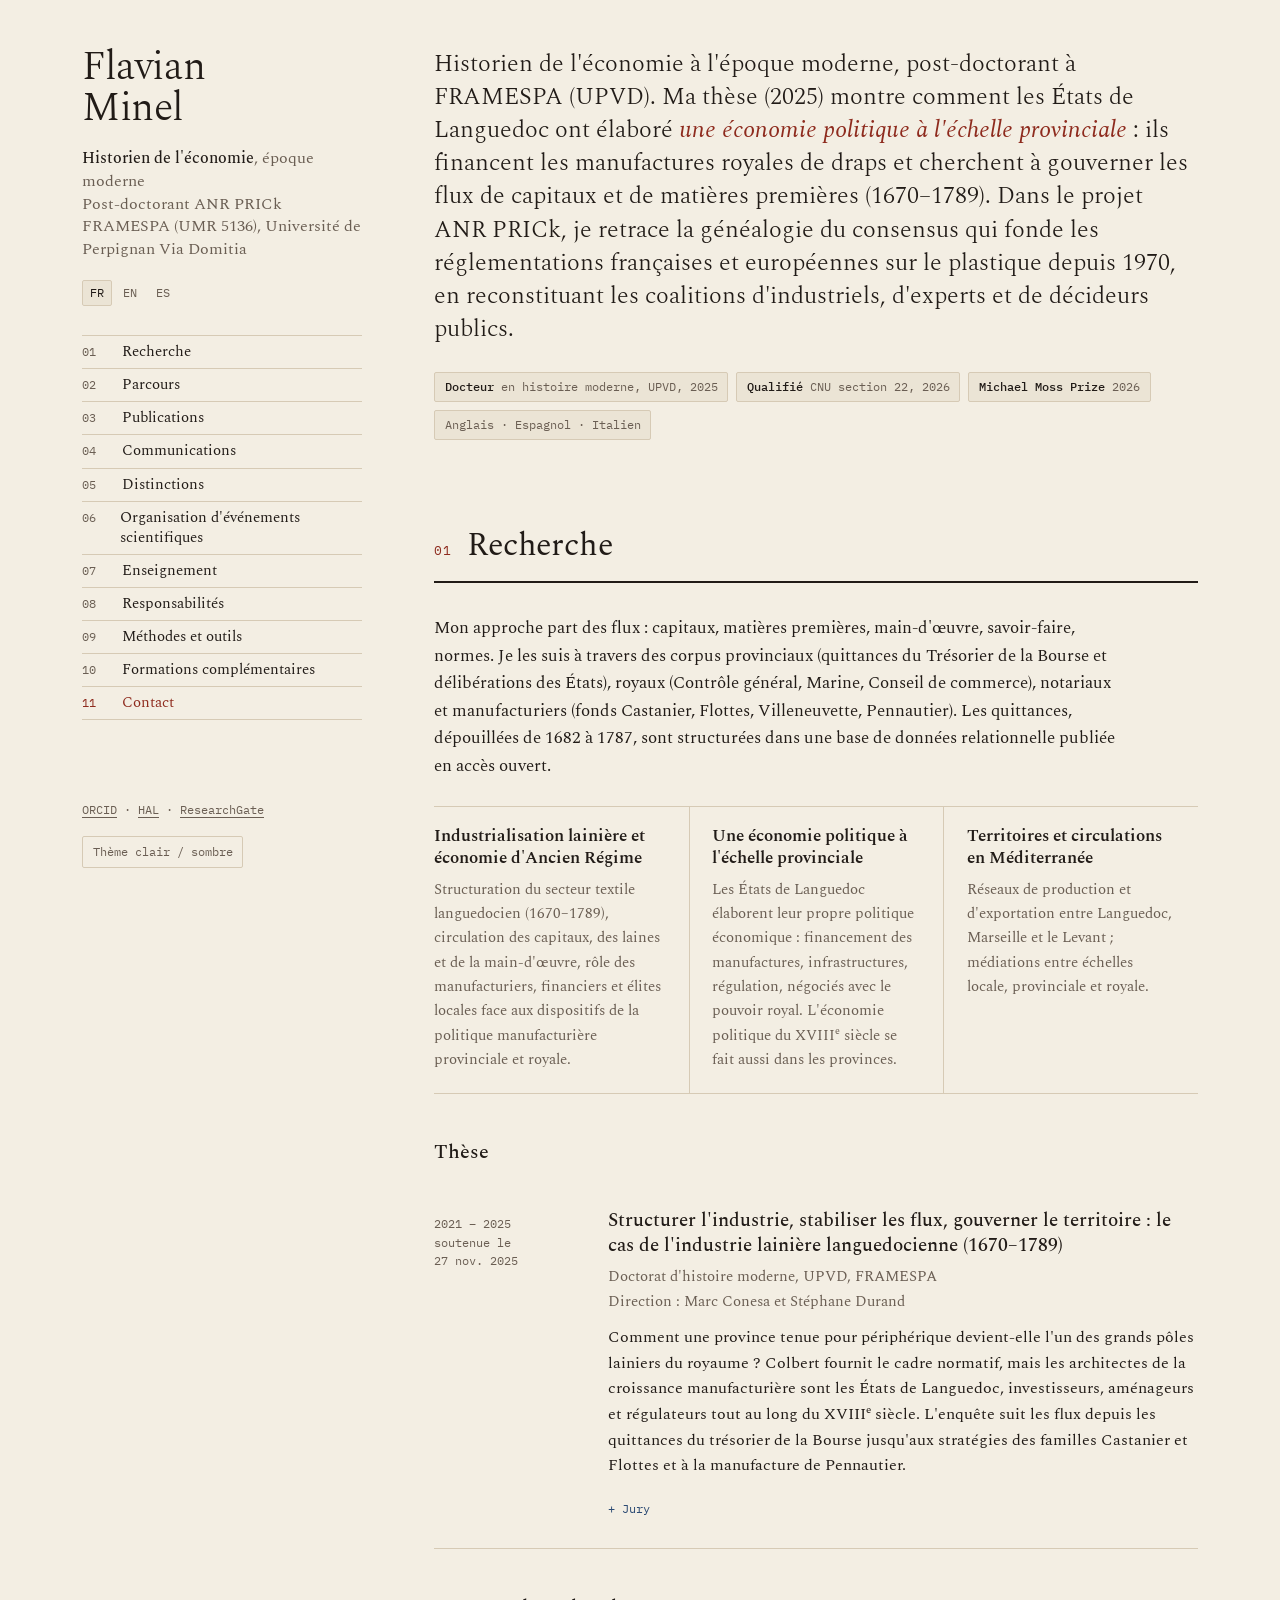
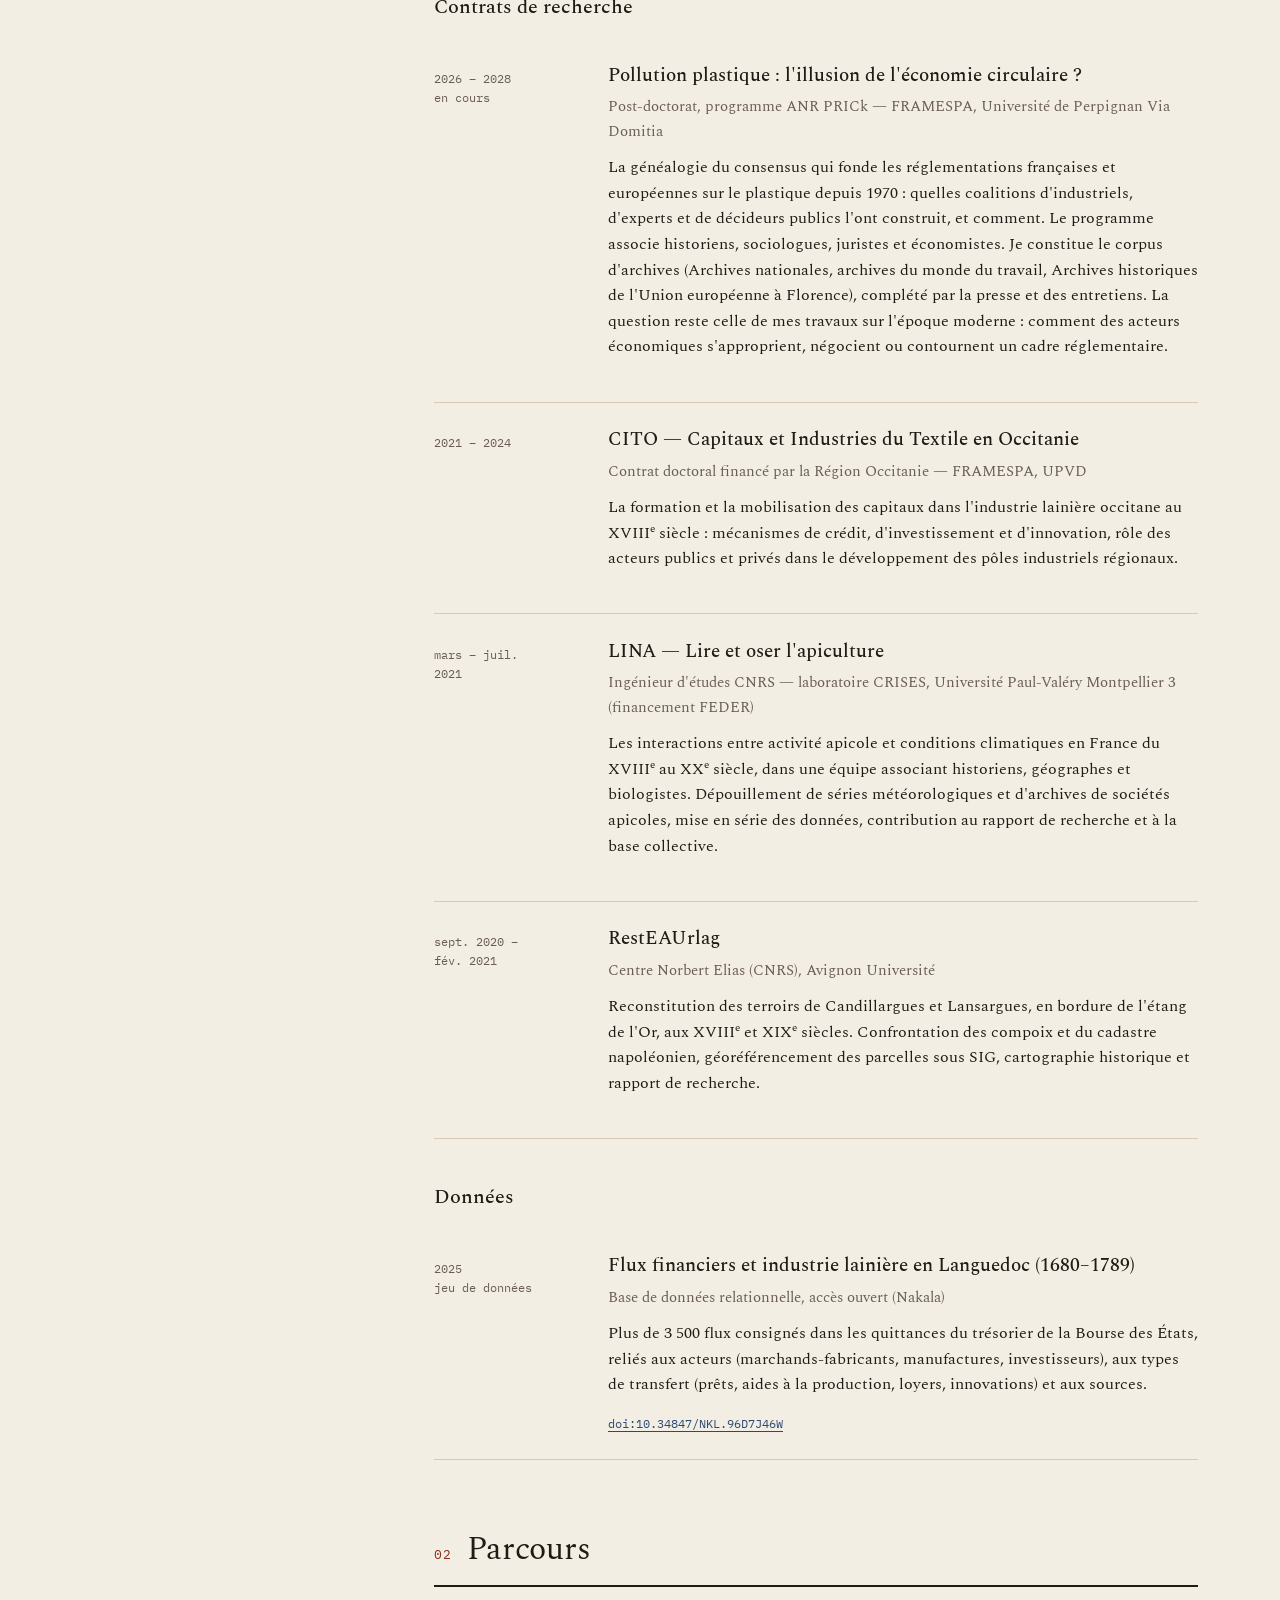
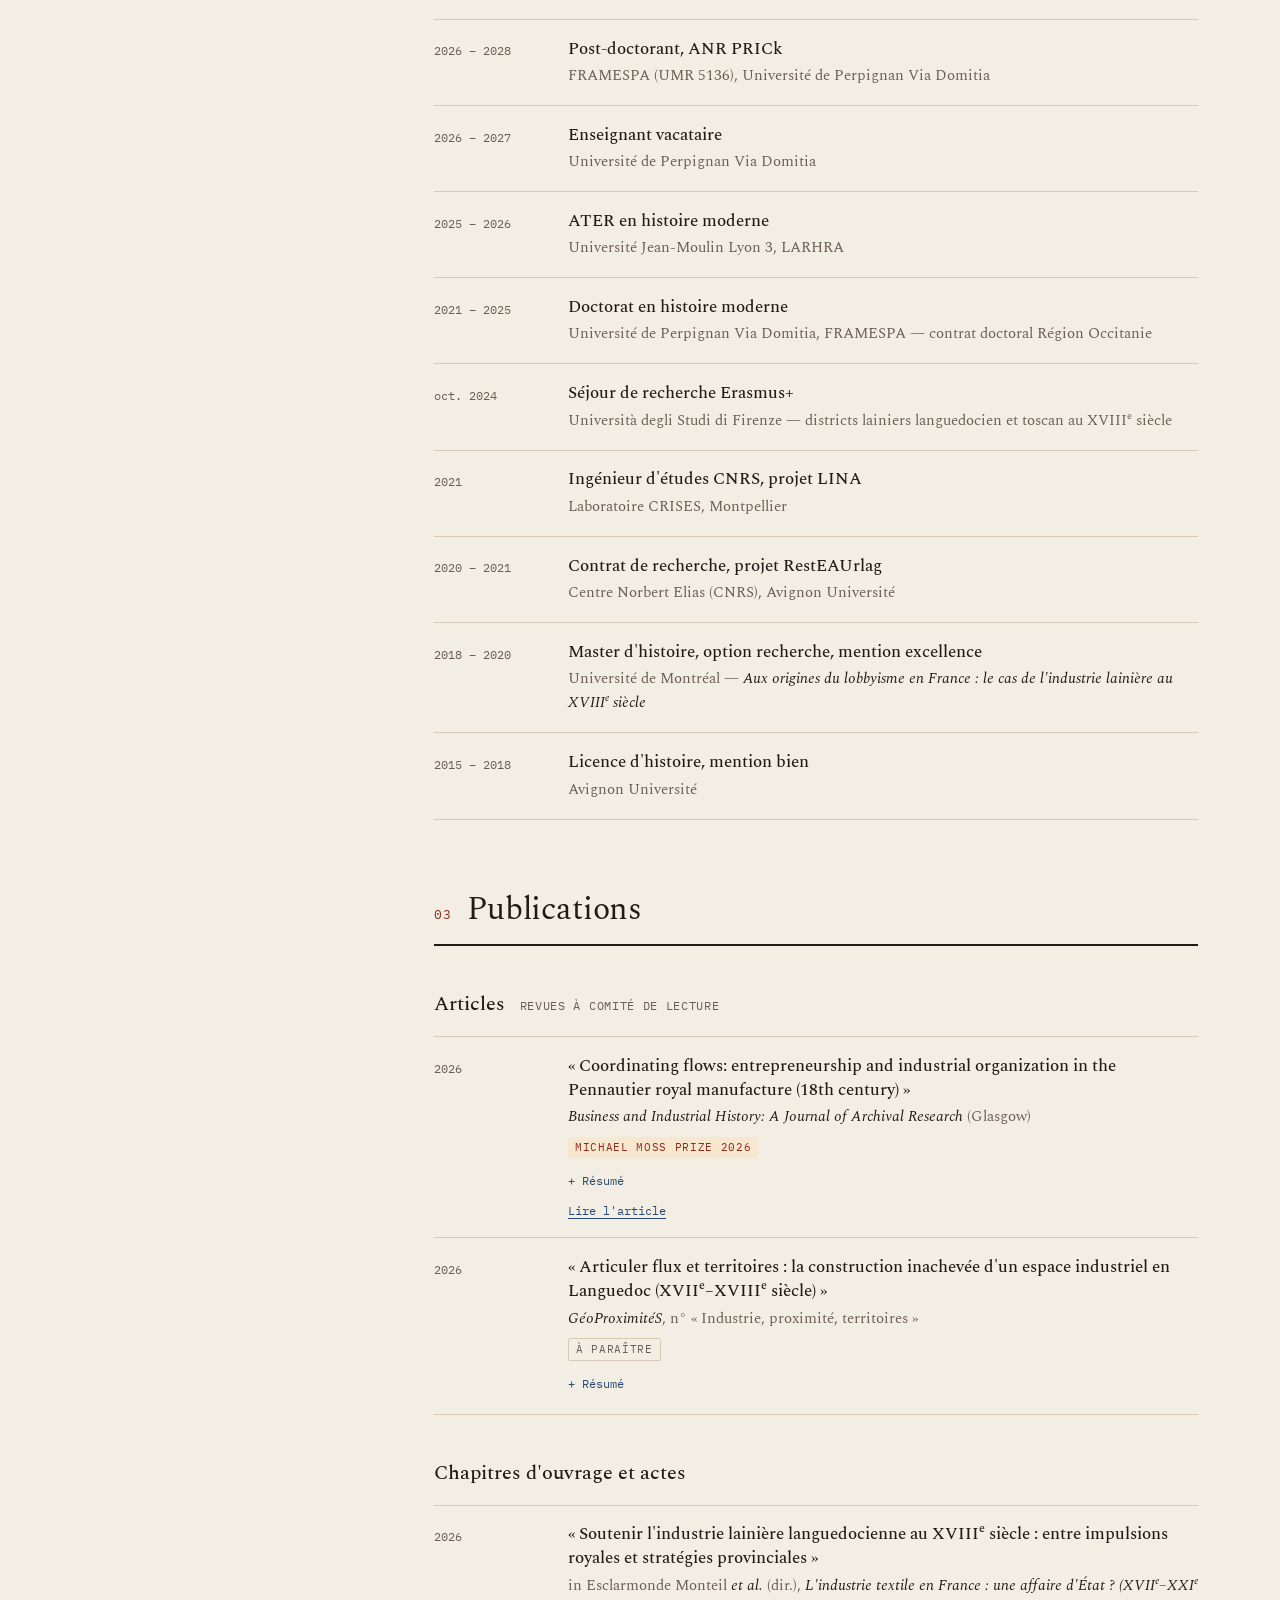
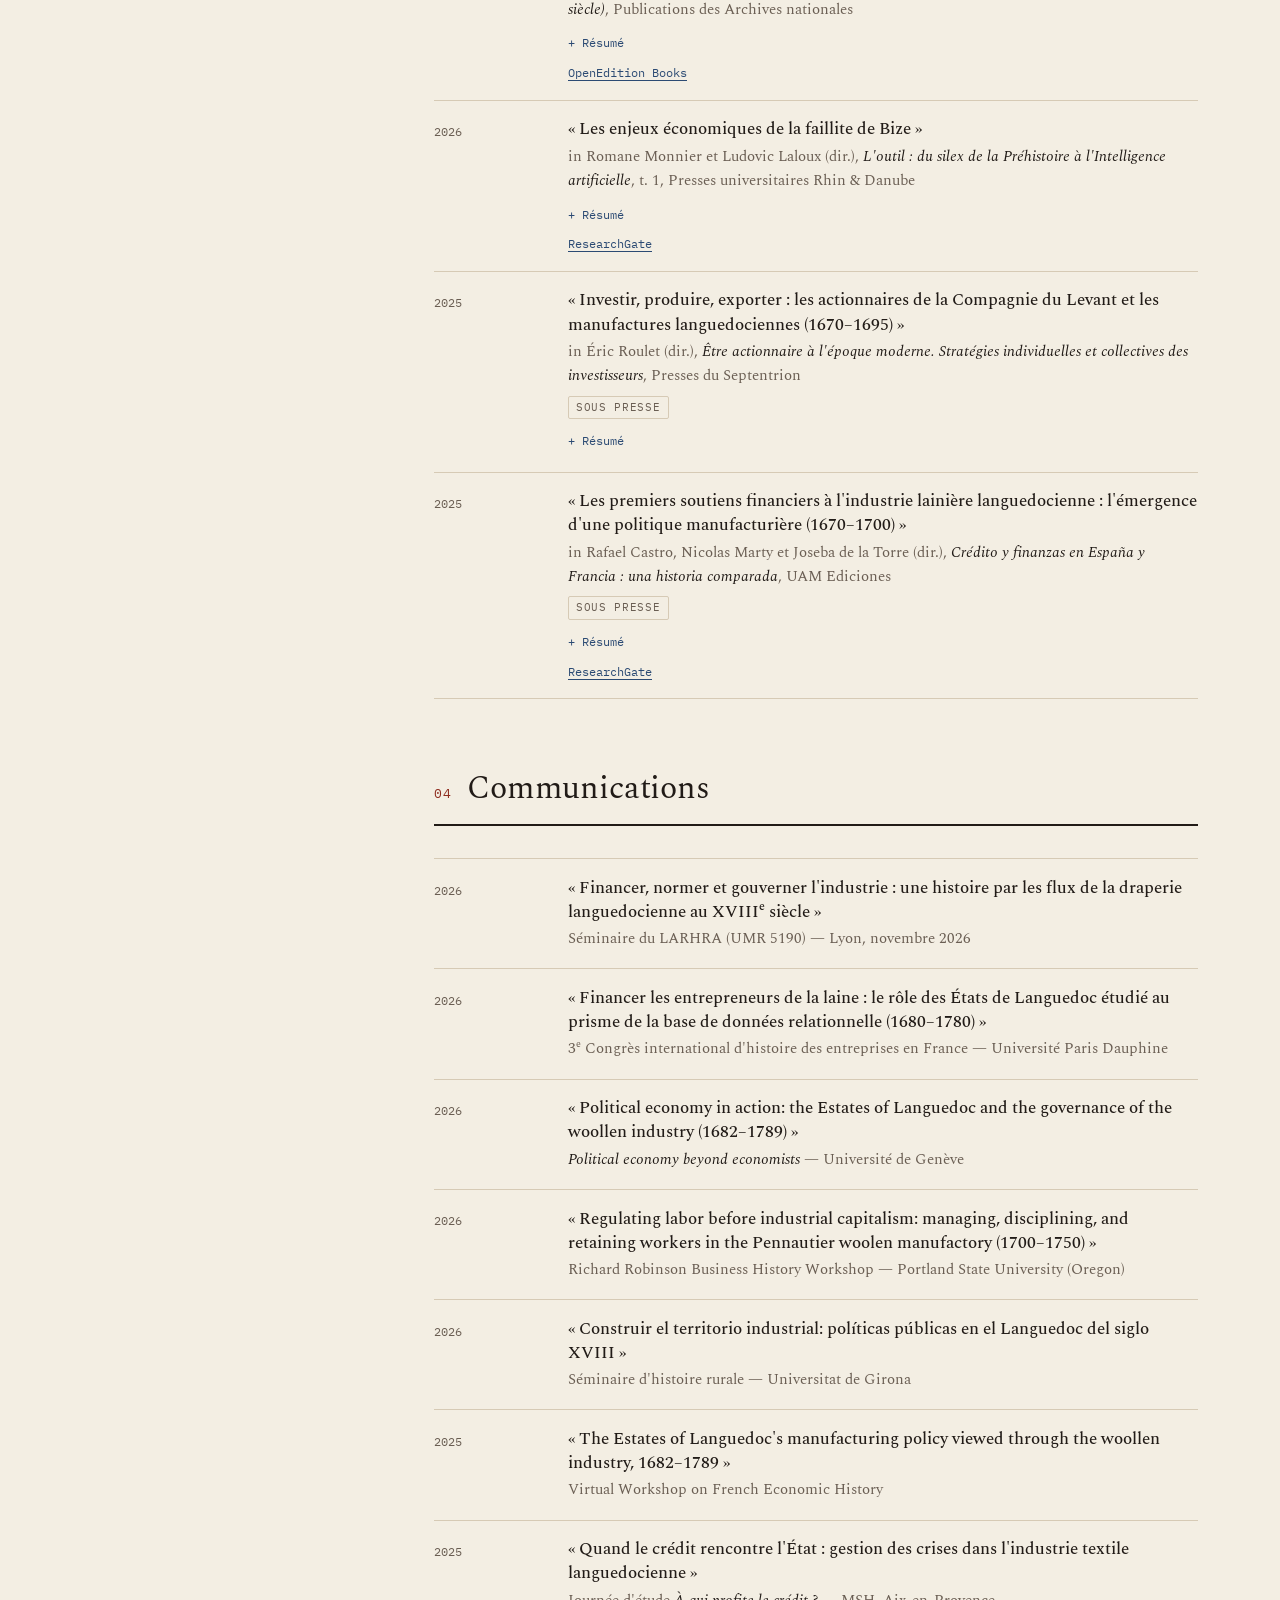
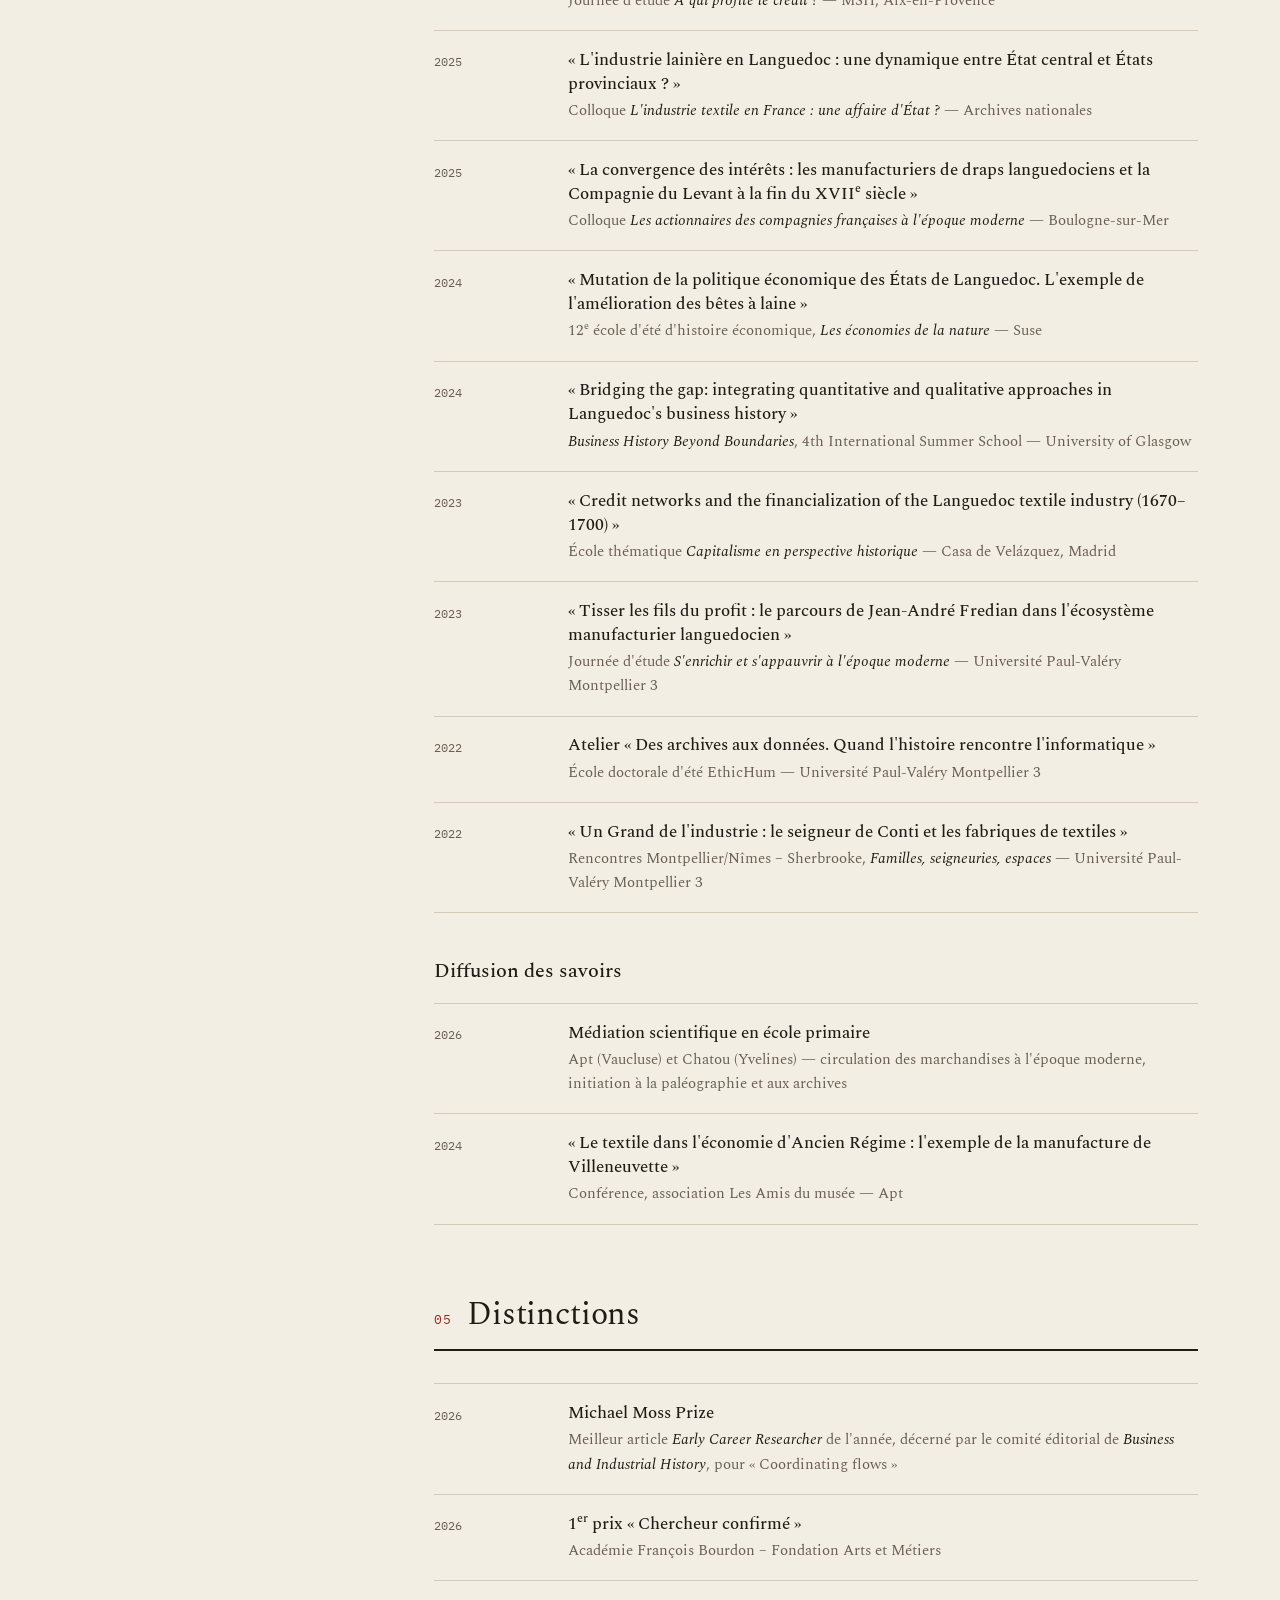
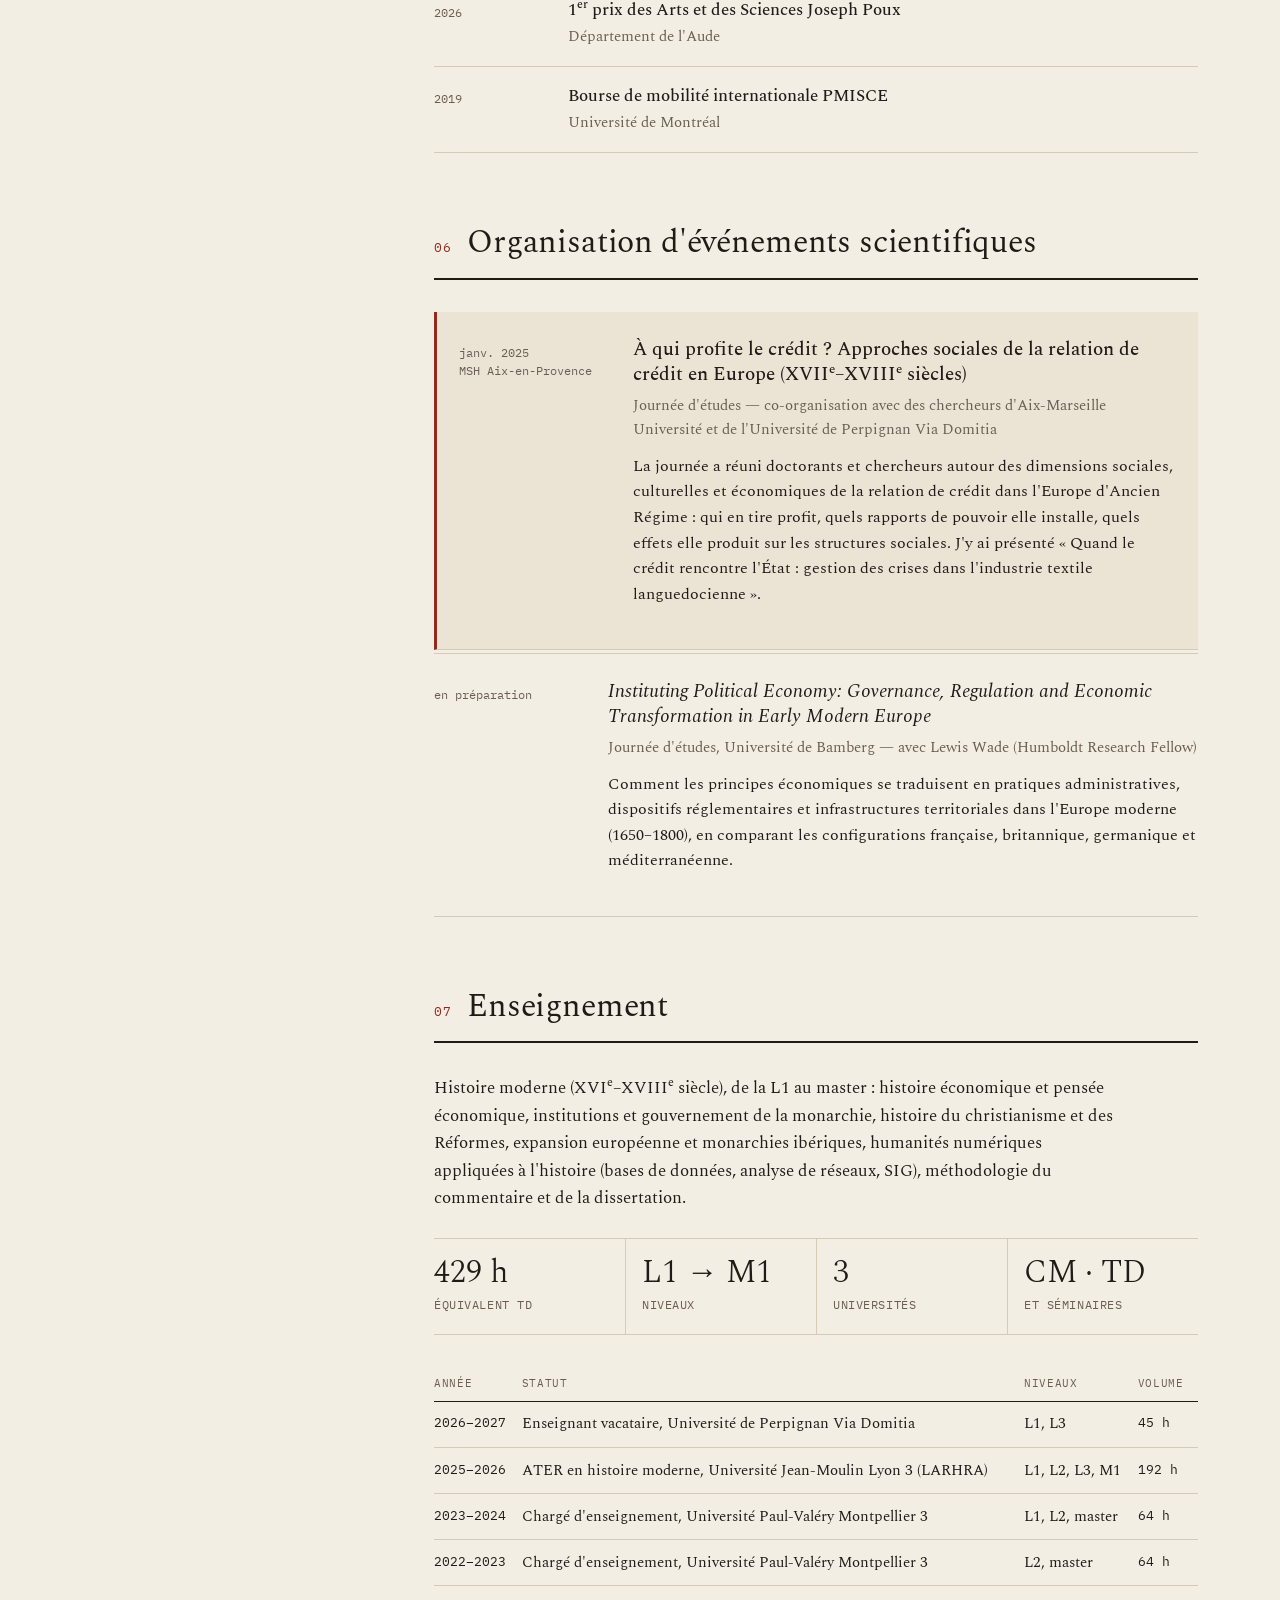
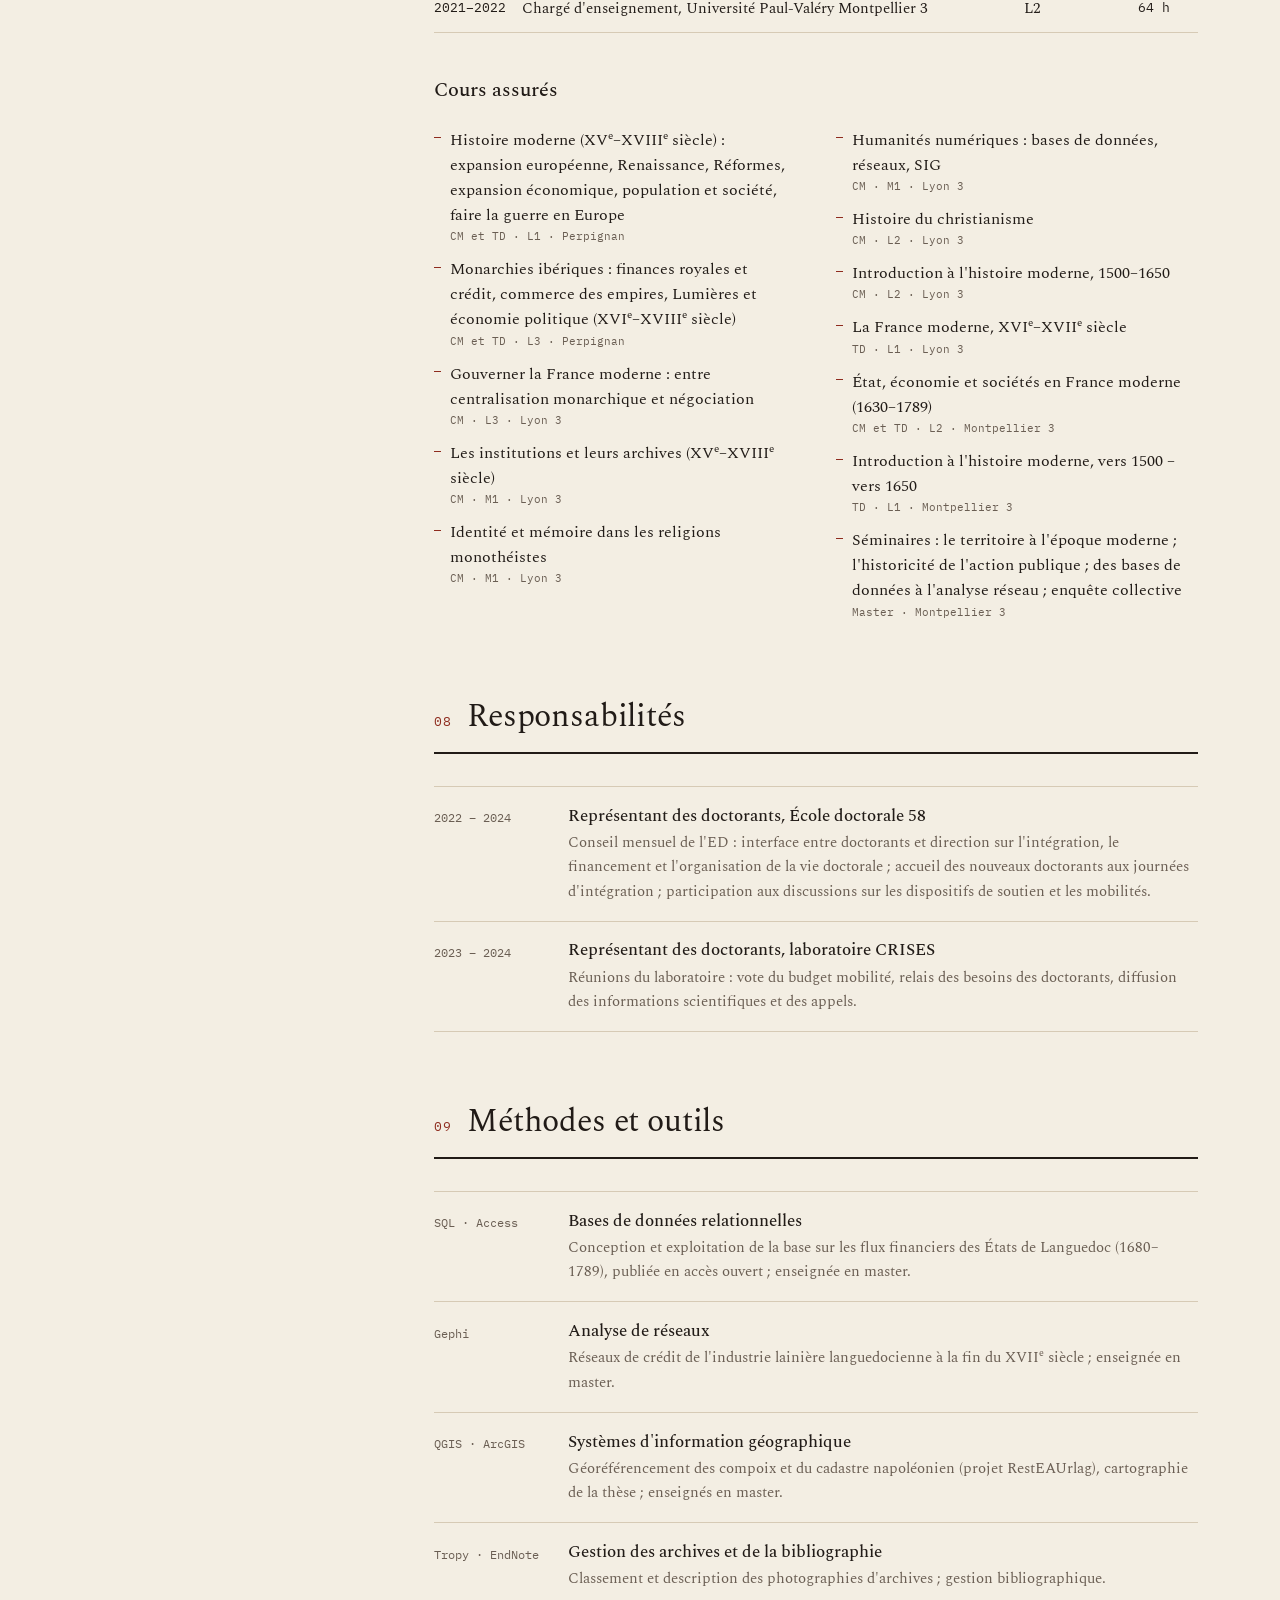
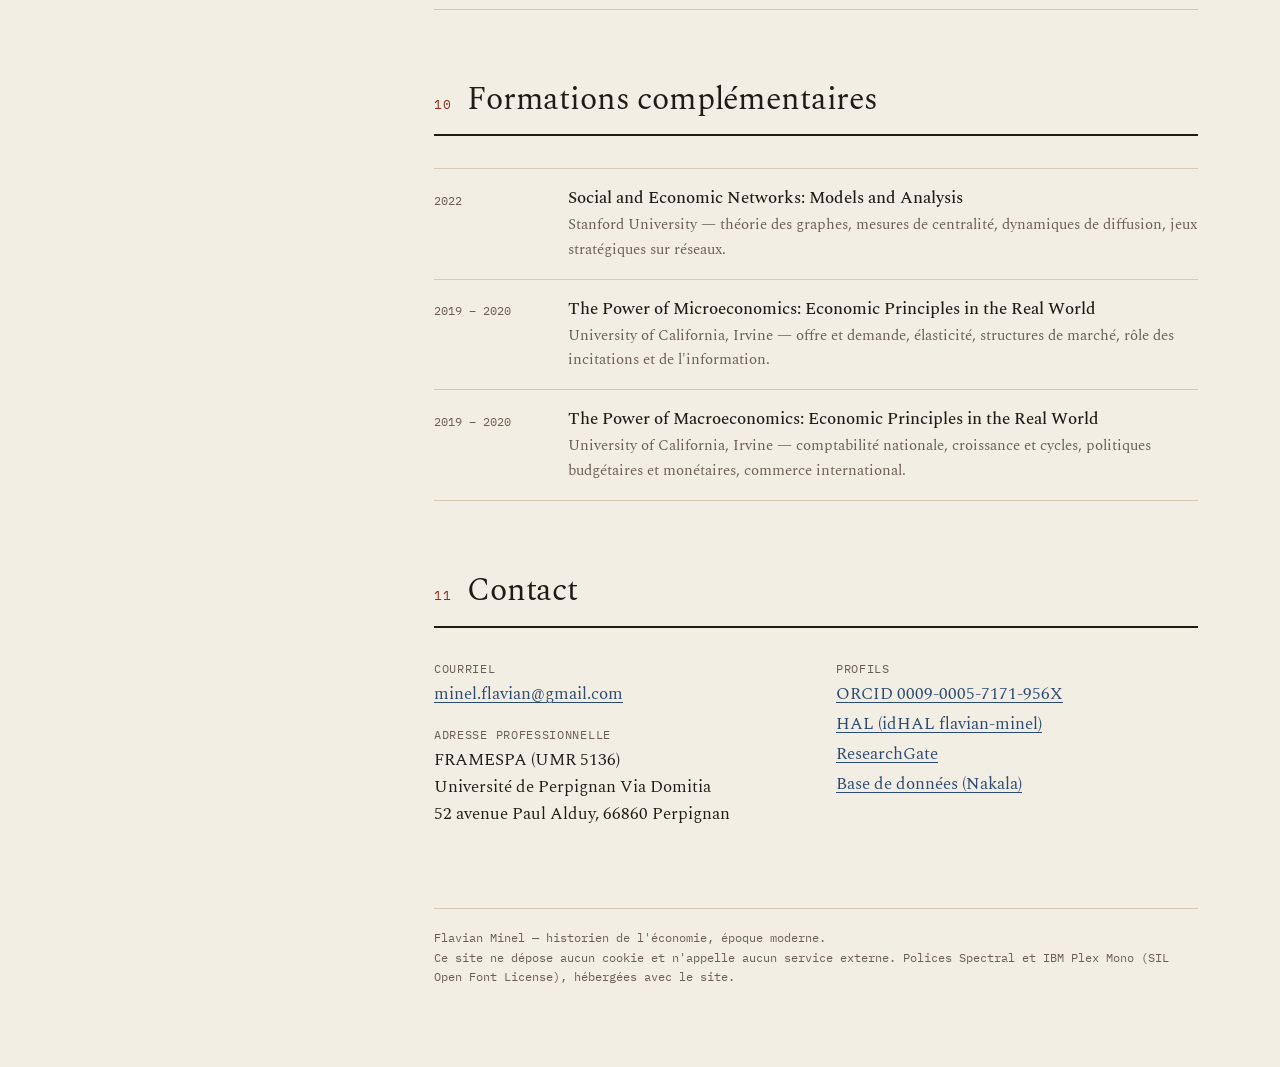
==== commit c5bc3a05: "Add files via upload" ====
--- a/index.html
+++ b/index.html
@@ -5,6 +5,11 @@
 <meta name="viewport" content="width=device-width, initial-scale=1">
 <title>Flavian Minel — Historien de l'économie, époque moderne</title>
 <meta name="description" content="Flavian Minel, docteur en histoire moderne, post-doctorant ANR PRICk (FRAMESPA, Université de Perpignan Via Domitia). Industrie lainière languedocienne, États de Languedoc, économie politique provinciale, régulation de l'économie circulaire.">
+<link rel="canonical" href="https://flavianminel.github.io/">
+<link rel="alternate" hreflang="fr" href="https://flavianminel.github.io/">
+<link rel="alternate" hreflang="en" href="https://flavianminel.github.io/en/">
+<link rel="alternate" hreflang="es" href="https://flavianminel.github.io/es/">
+<link rel="alternate" hreflang="x-default" href="https://flavianminel.github.io/">
 <meta name="theme-color" content="#f3eee3">
 <link rel="stylesheet" href="assets/site.css">
 <script>
@@ -311,7 +316,7 @@
 
   <section id="enseignement" aria-labelledby="h-ens">
     <div class="sec-head"><span class="num">07</span><h2 id="h-ens">Enseignement</h2></div>
-    <p>Histoire moderne (XVI<sup>e</sup>–XVIII<sup>e</sup> siècle), de la L1 au master&nbsp;: histoire économique et pensée économique, institutions et gouvernement de la monarchie, histoire du christianisme et des Réformes, humanités numériques appliquées à l'histoire (bases de données, analyse de réseaux, SIG), méthodologie du commentaire et de la dissertation.</p>
+    <p>Histoire moderne (XVI<sup>e</sup>–XVIII<sup>e</sup> siècle), de la L1 au master&nbsp;: histoire économique et pensée économique, institutions et gouvernement de la monarchie, histoire du christianisme et des Réformes, expansion européenne et monarchies ibériques, humanités numériques appliquées à l'histoire (bases de données, analyse de réseaux, SIG), méthodologie du commentaire et de la dissertation.</p>
     <div class="stat-row">
       <div class="stat"><b>429&nbsp;h</b><span>équivalent TD</span></div>
       <div class="stat"><b>L1 → M1</b><span>niveaux</span></div>
@@ -331,6 +336,8 @@
 
     <h3>Cours assurés</h3>
     <ul class="courses">
+      <li>Histoire moderne (XV<sup>e</sup>–XVIII<sup>e</sup> siècle)&nbsp;: expansion européenne, Renaissance, Réformes, expansion économique, population et société, faire la guerre en Europe <small>CM et TD · L1 · Perpignan</small></li>
+      <li>Monarchies ibériques&nbsp;: finances royales et crédit, commerce des empires, Lumières et économie politique (XVI<sup>e</sup>–XVIII<sup>e</sup> siècle) <small>CM et TD · L3 · Perpignan</small></li>
       <li>Gouverner la France moderne&nbsp;: entre centralisation monarchique et négociation <small>CM · L3 · Lyon 3</small></li>
       <li>Les institutions et leurs archives (XV<sup>e</sup>–XVIII<sup>e</sup> siècle) <small>CM · M1 · Lyon 3</small></li>
       <li>Identité et mémoire dans les religions monothéistes <small>CM · M1 · Lyon 3</small></li>
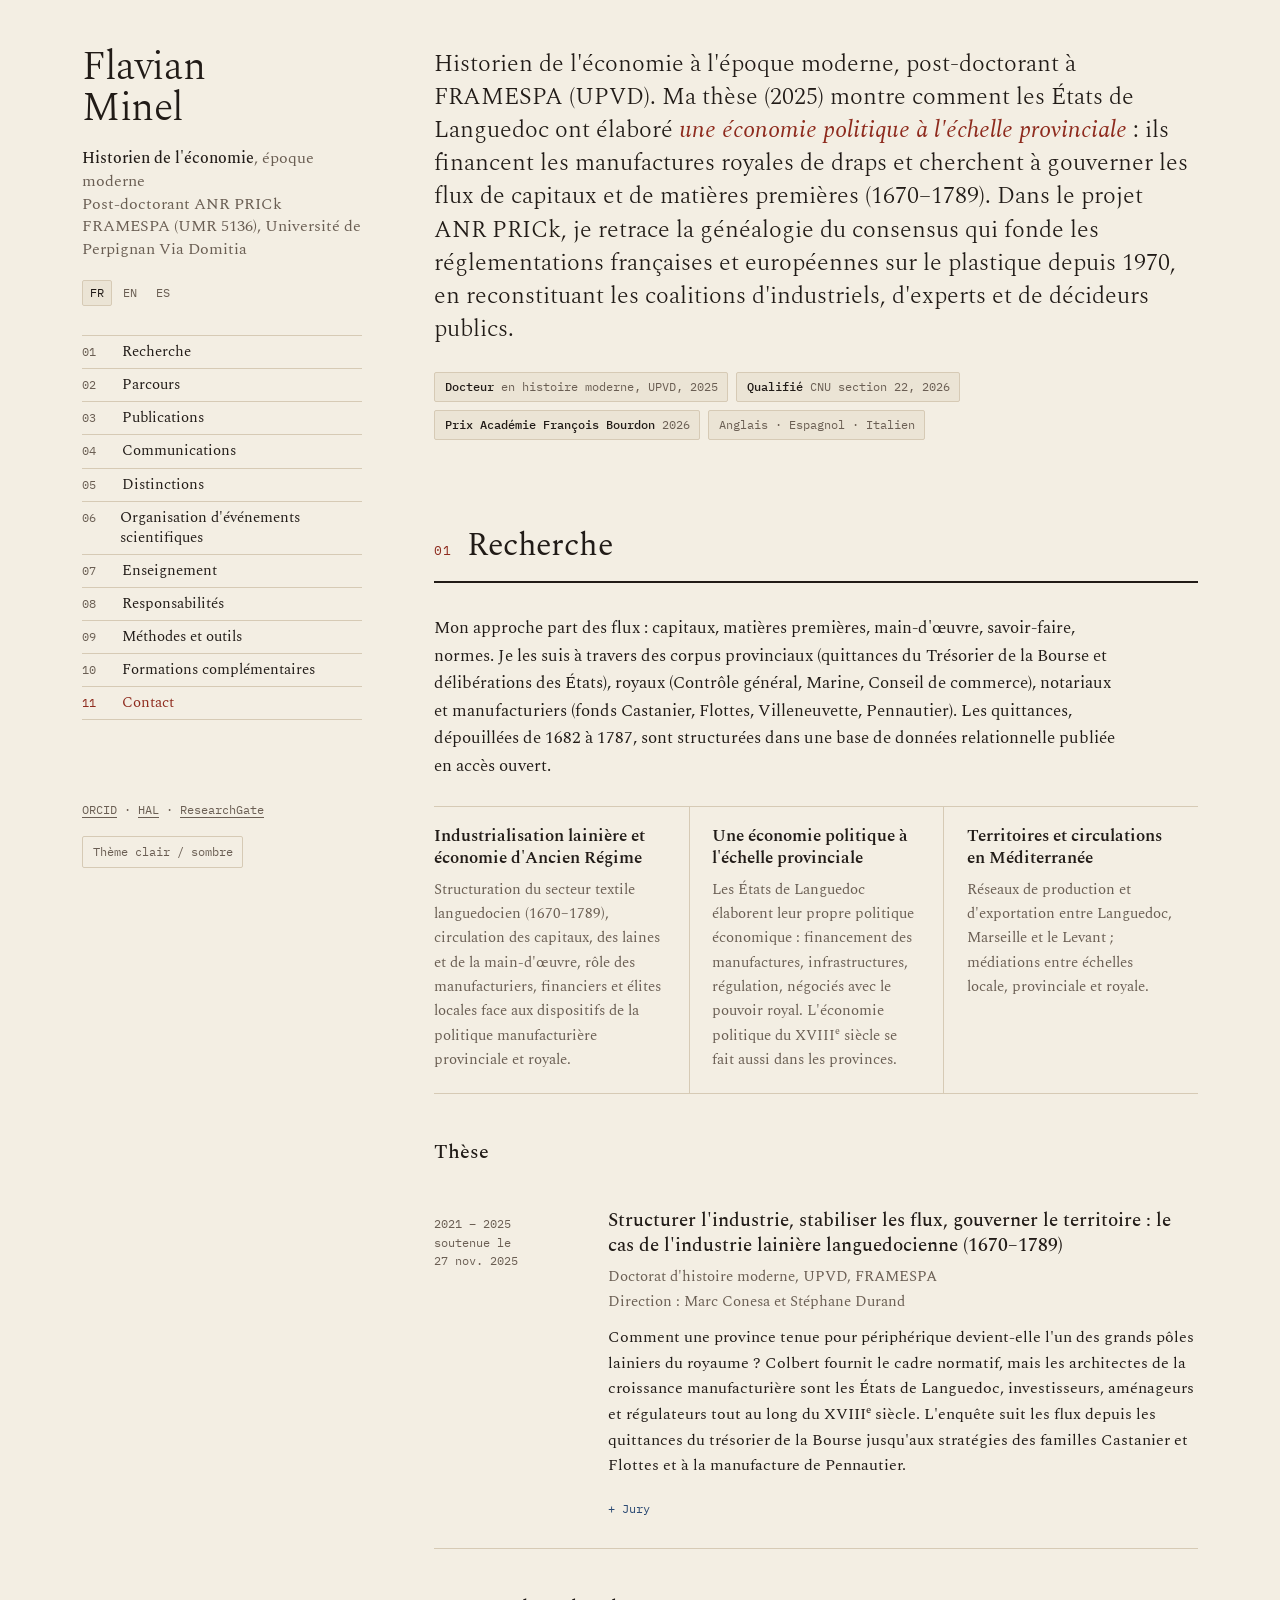
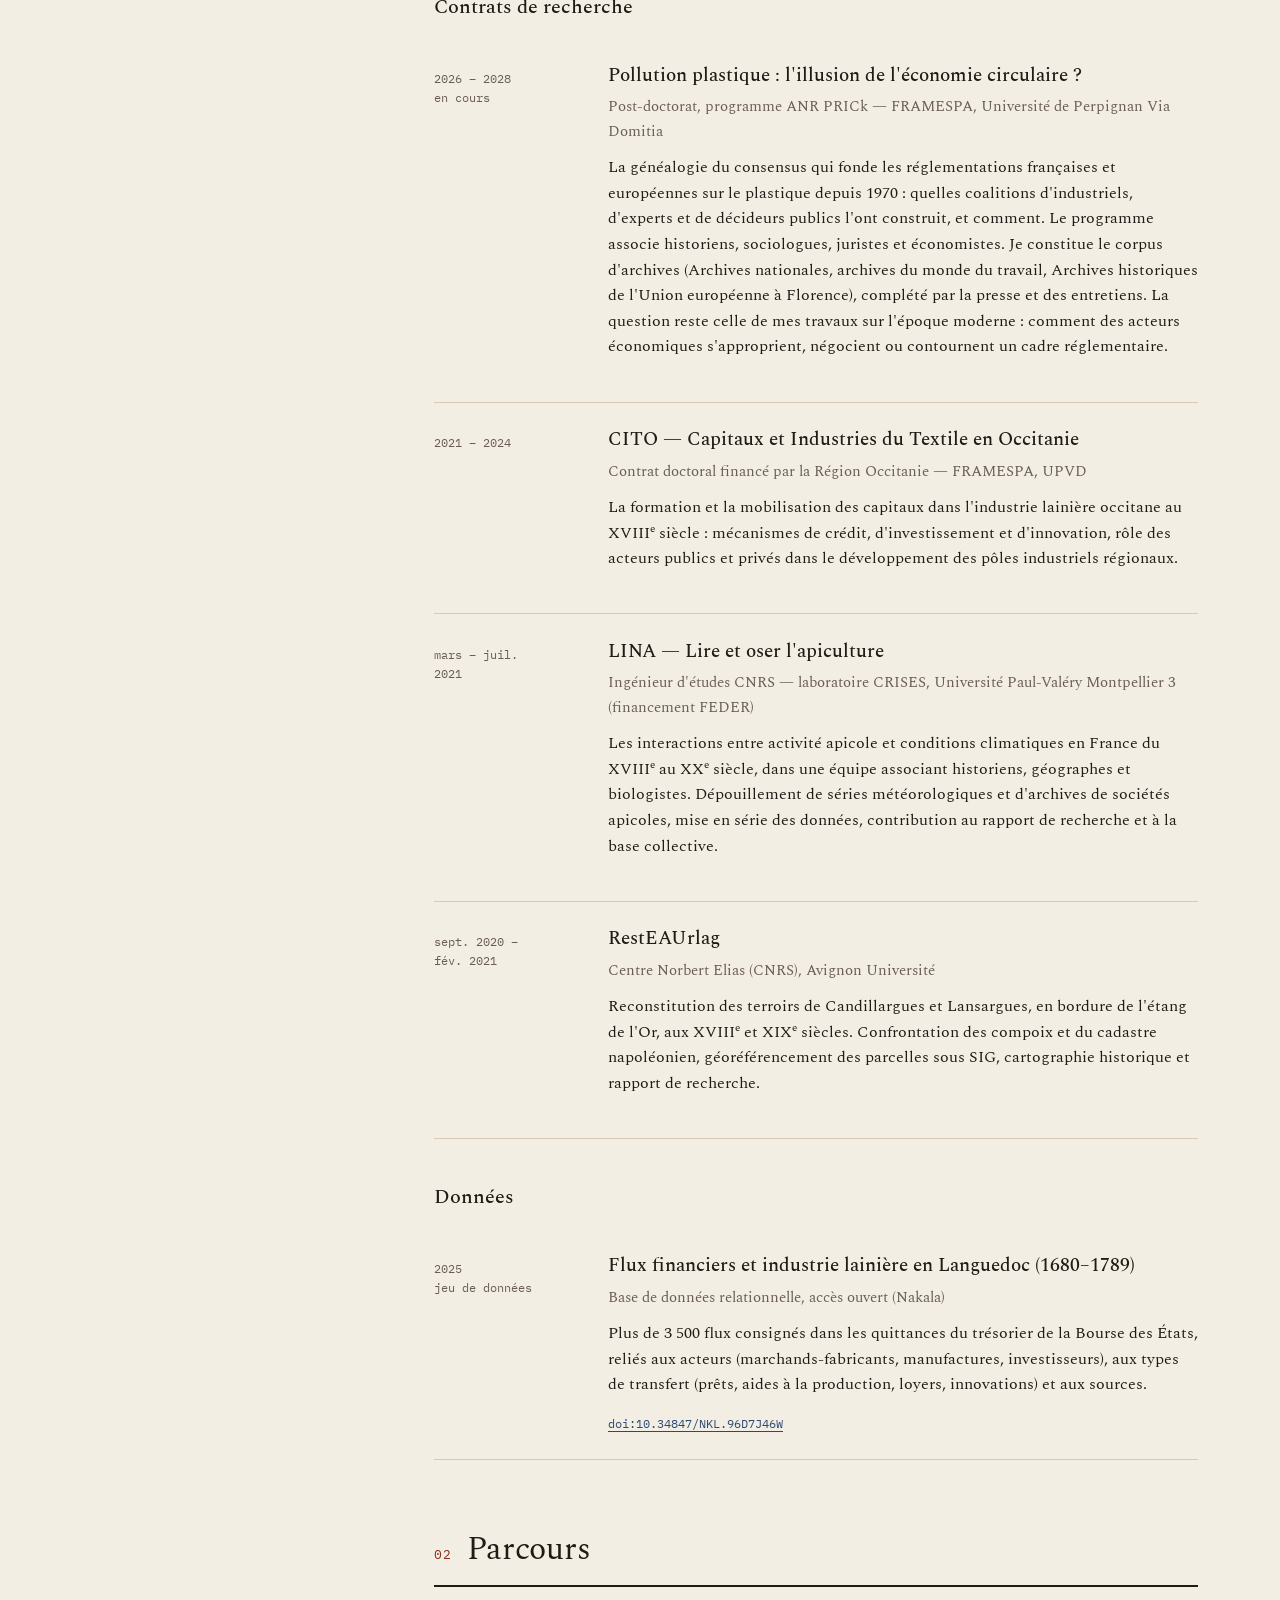
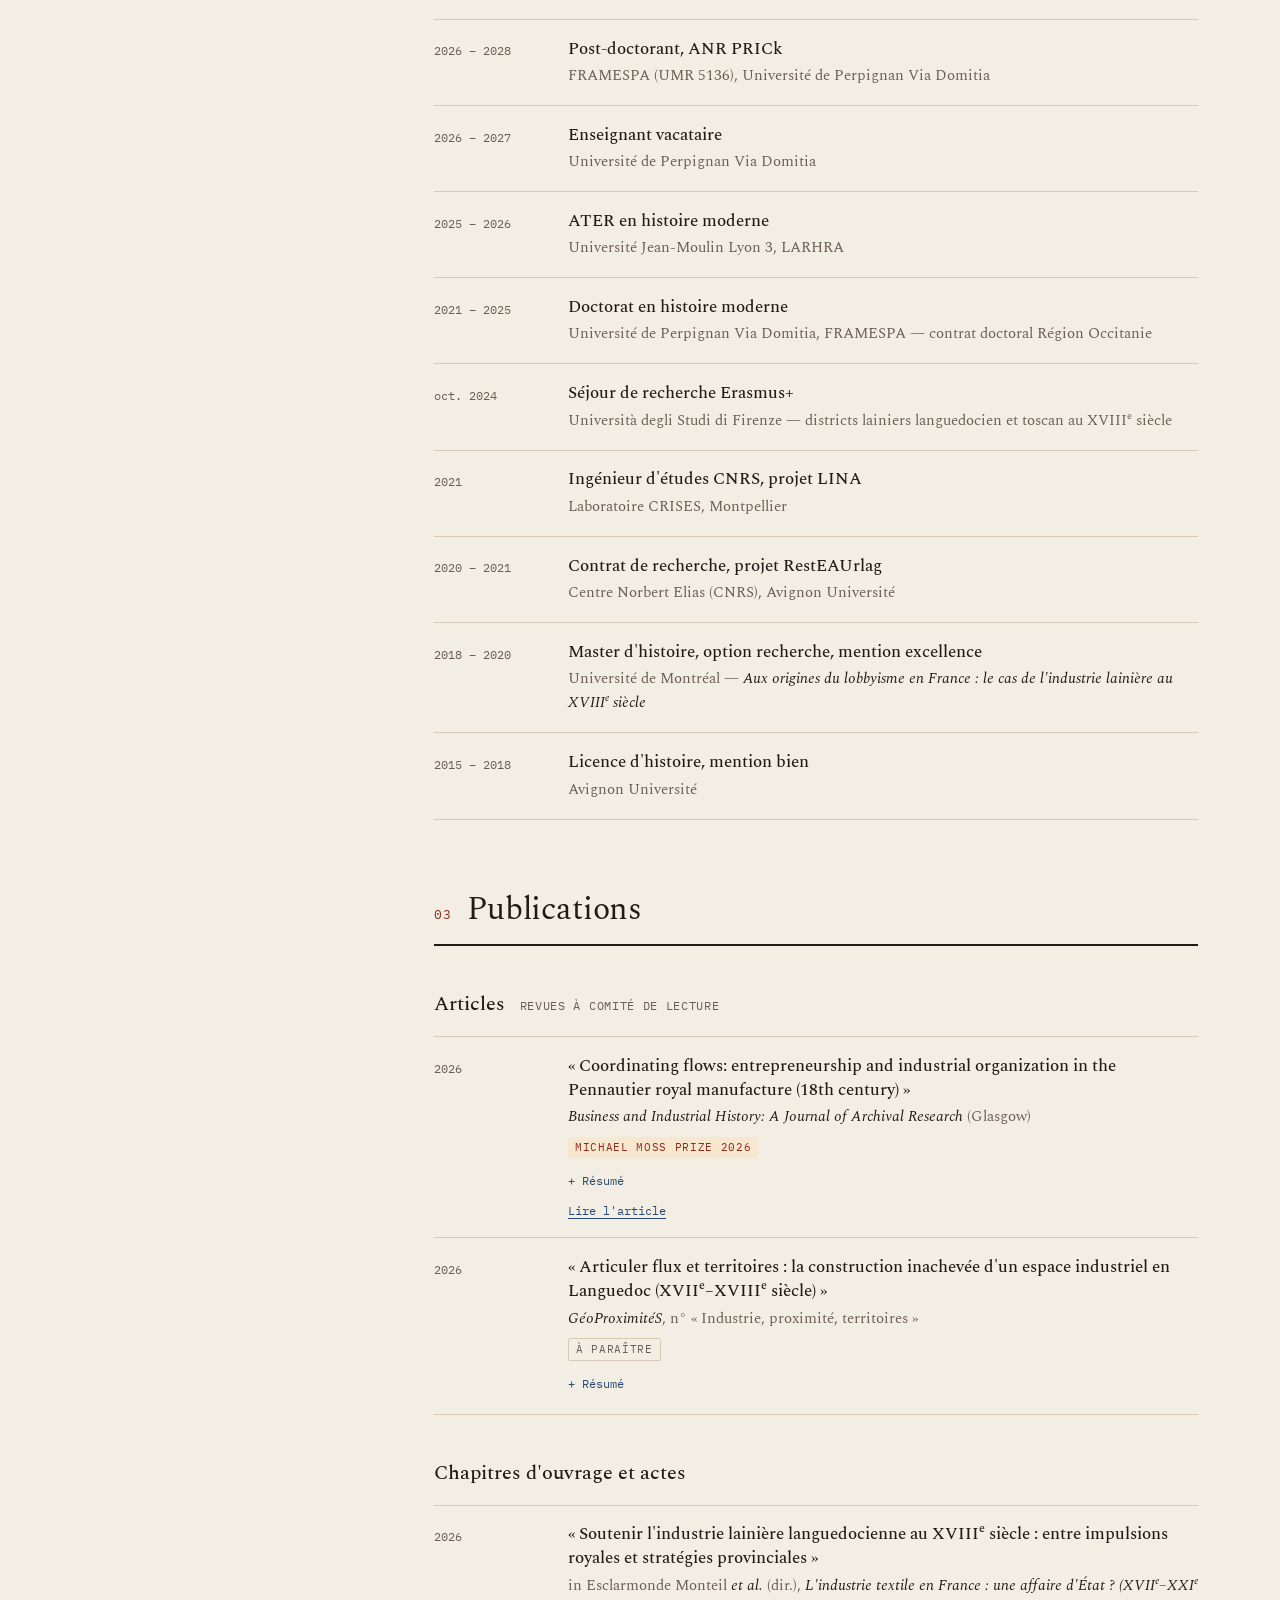
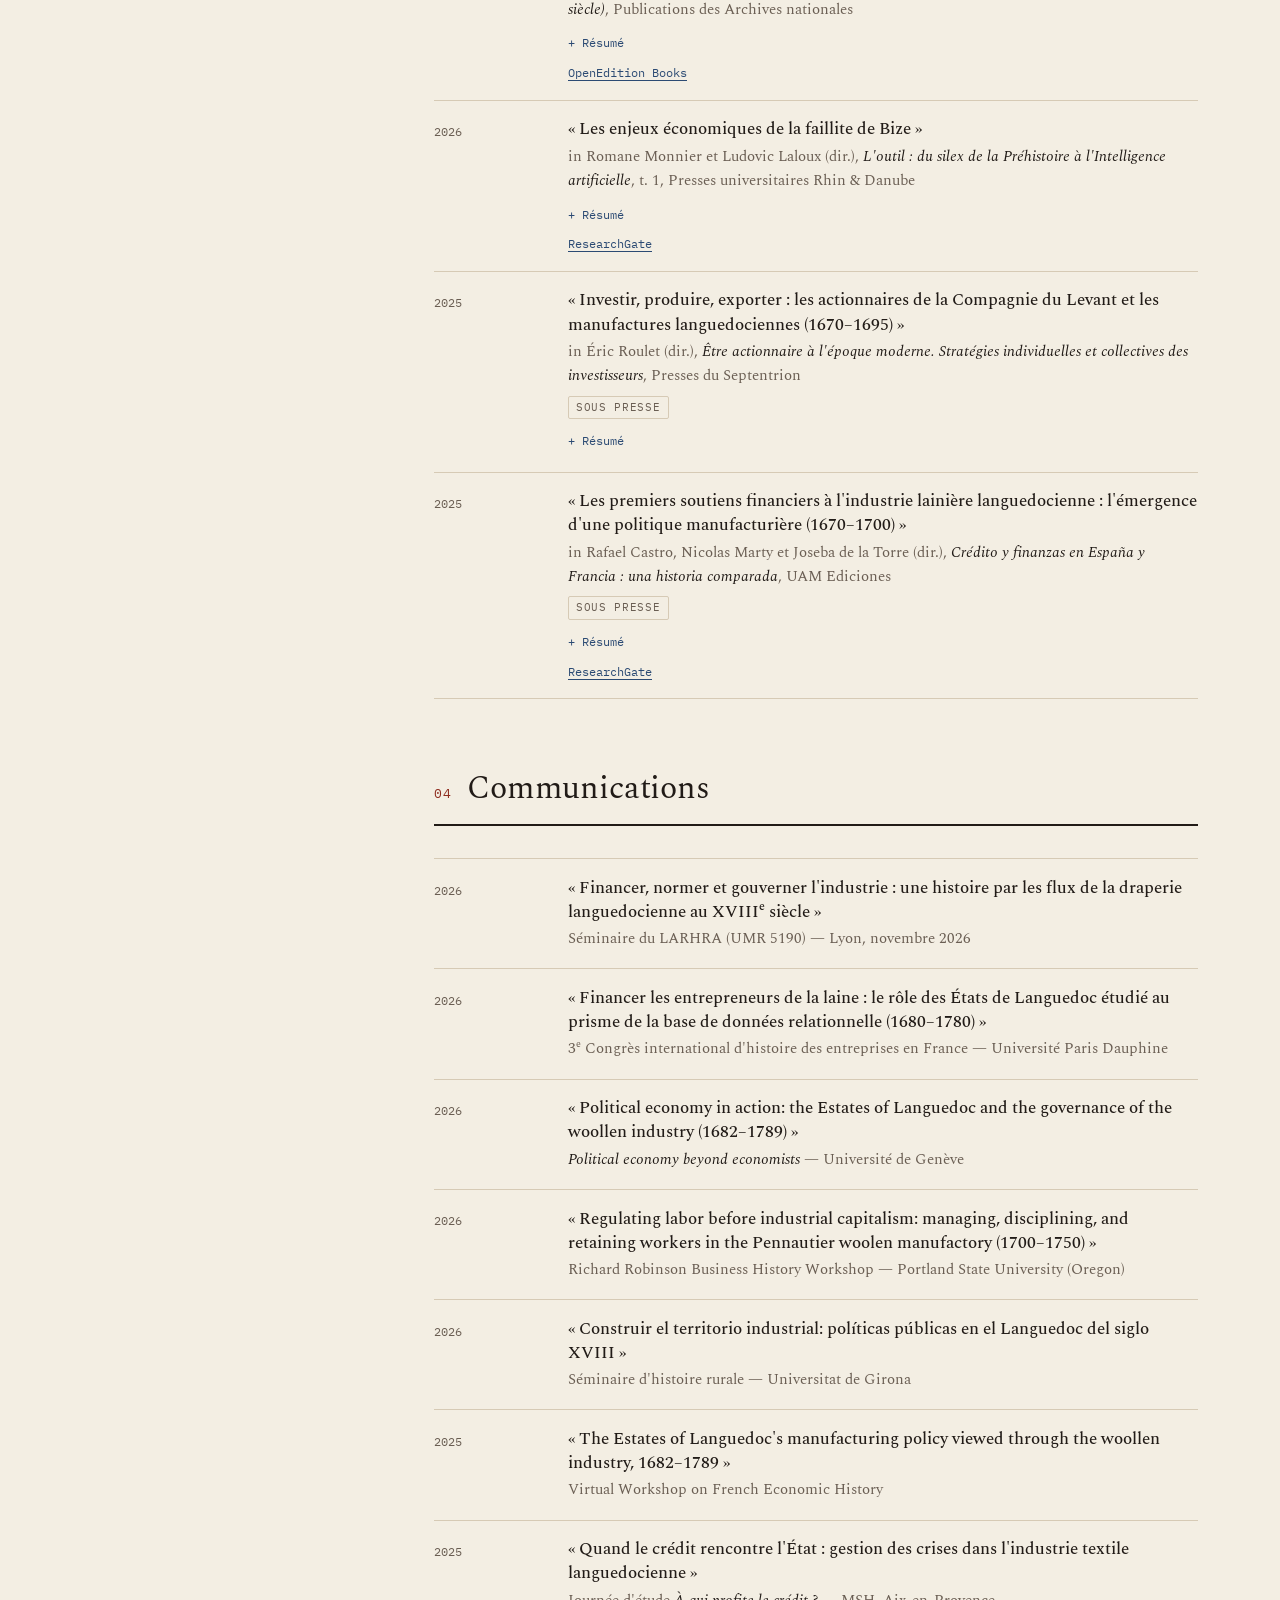
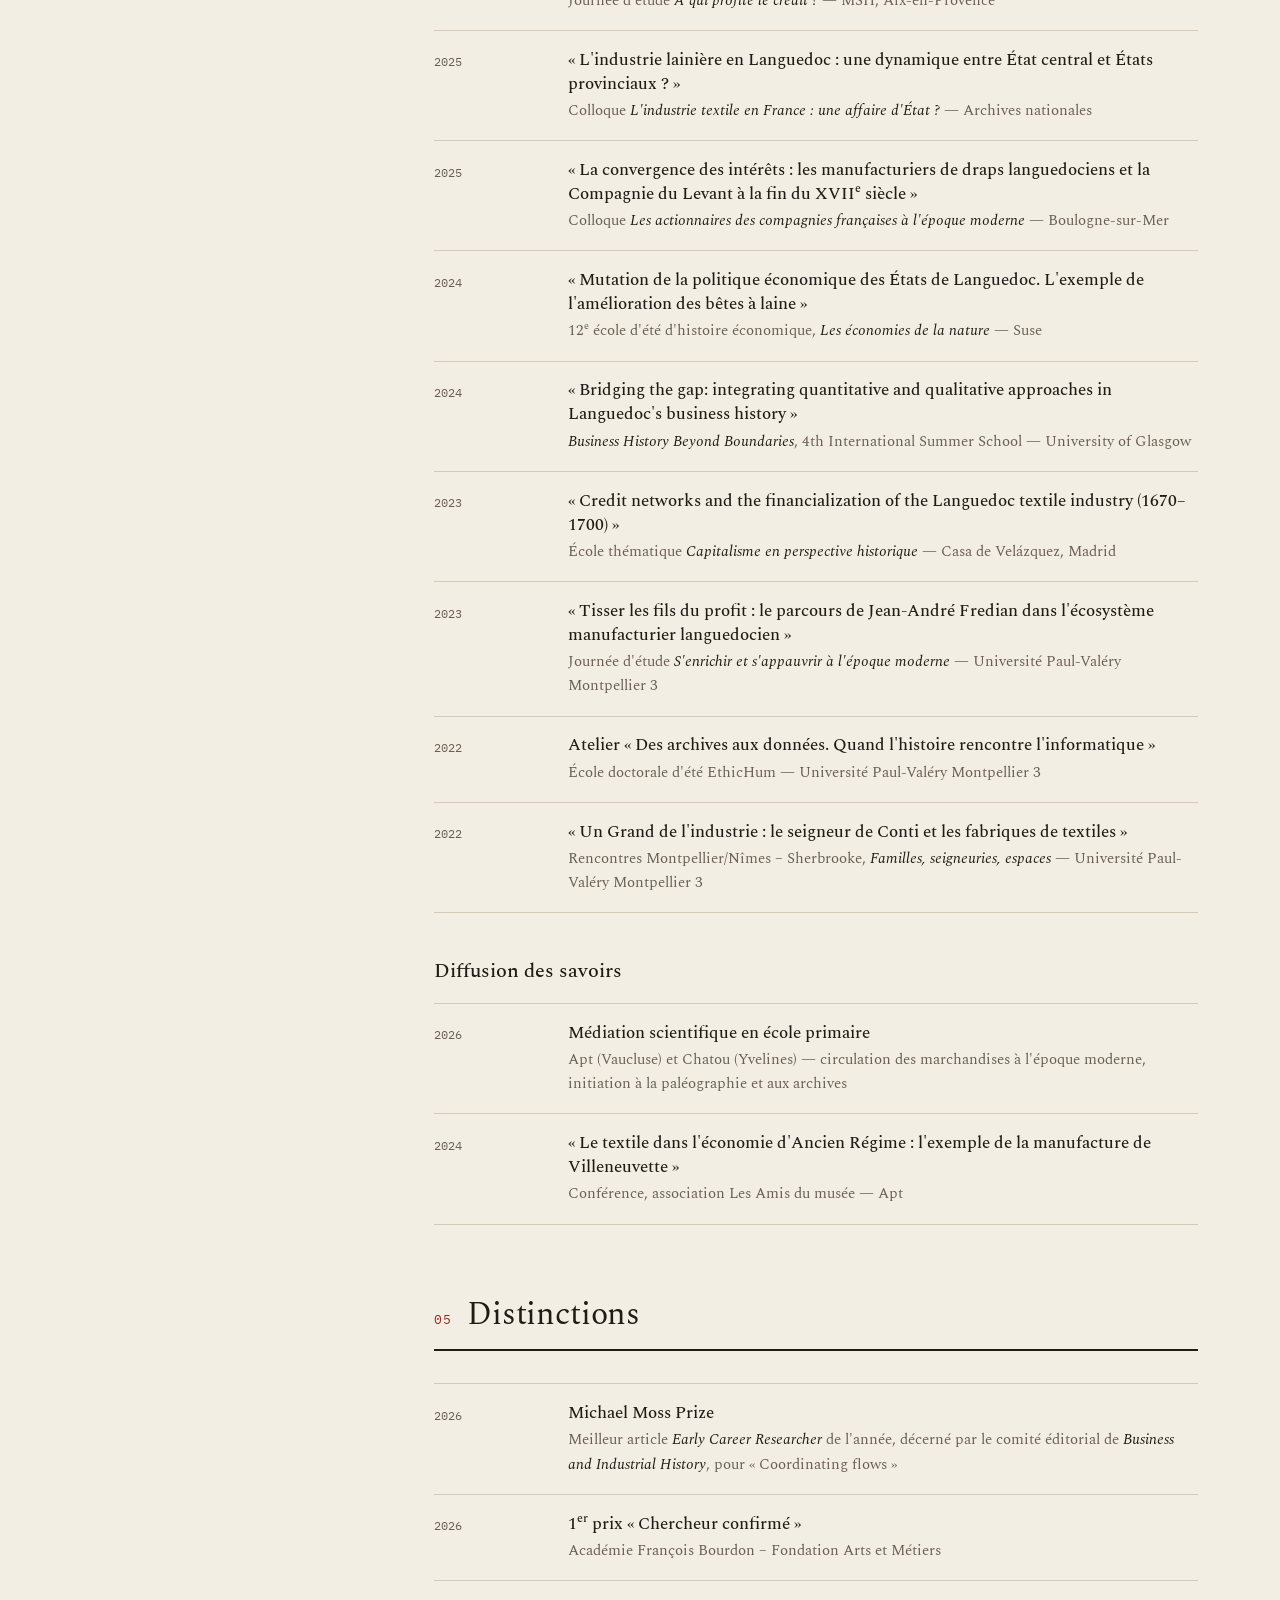
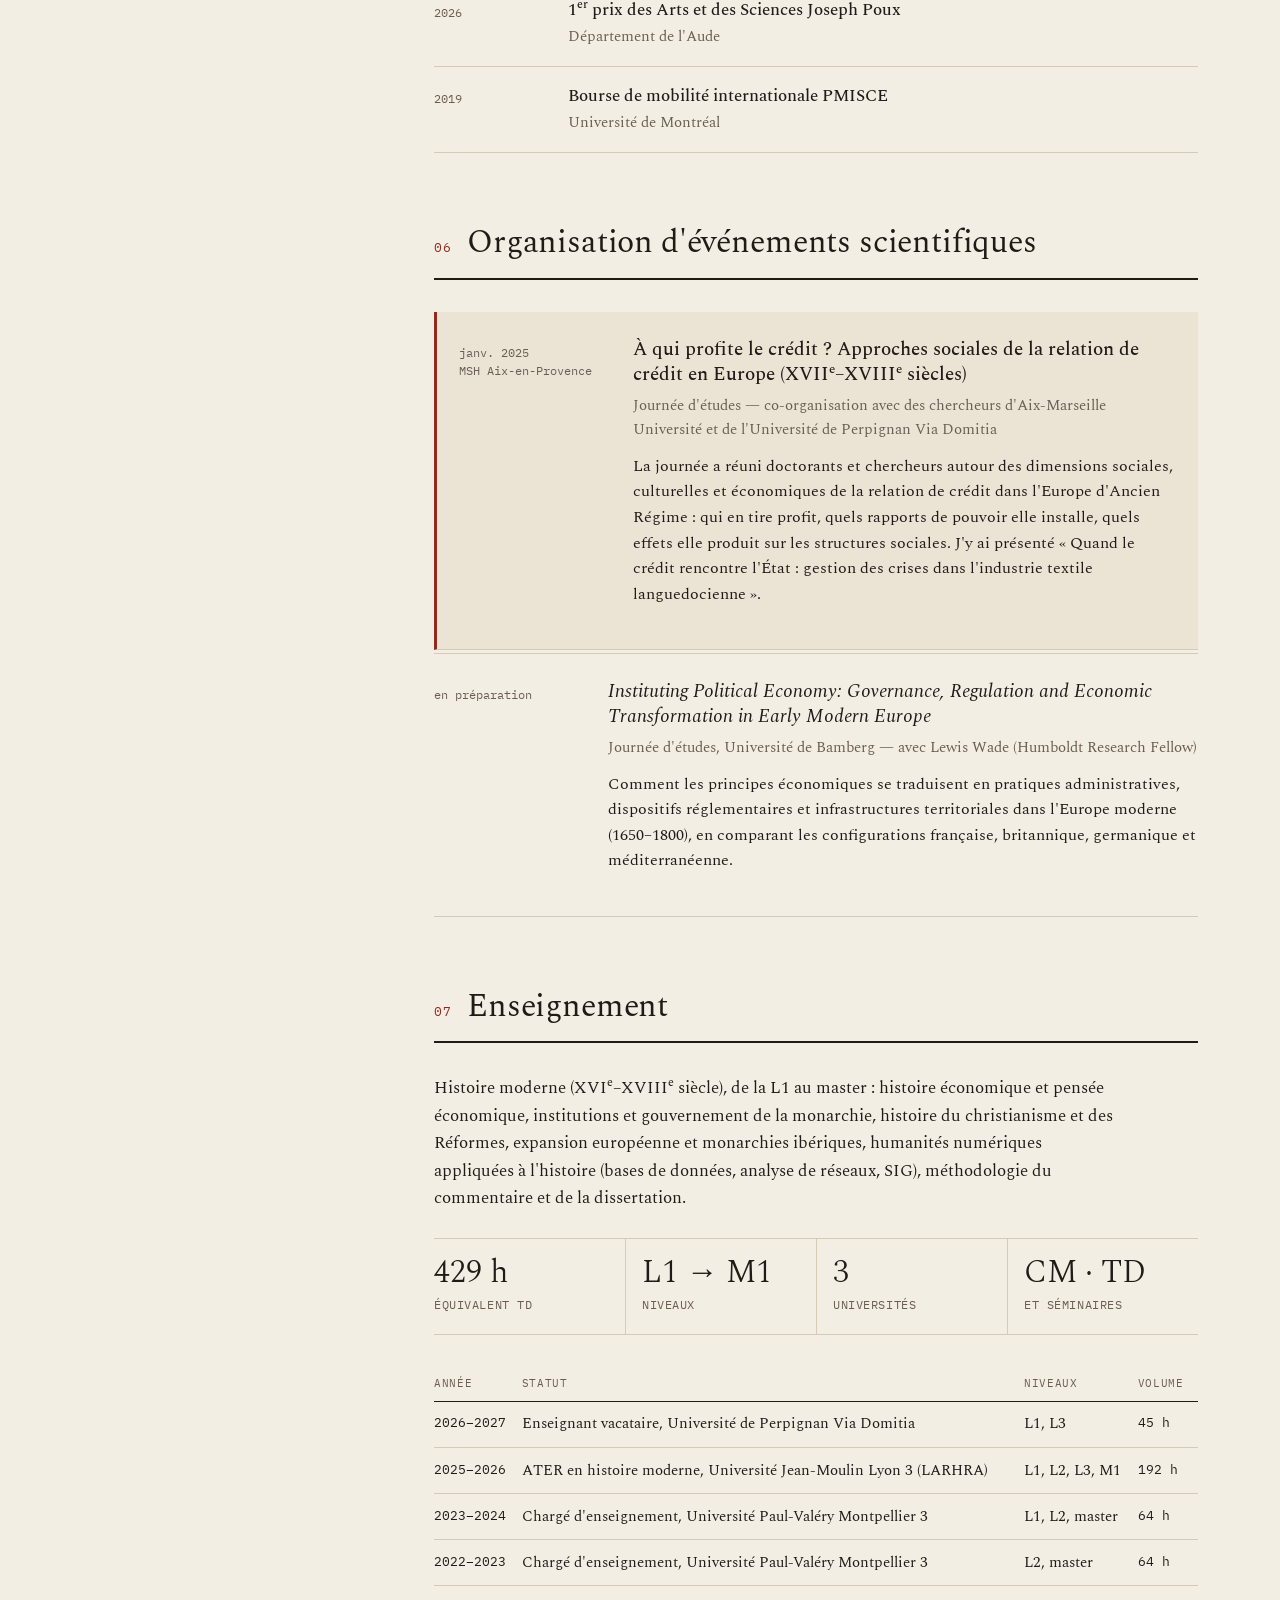
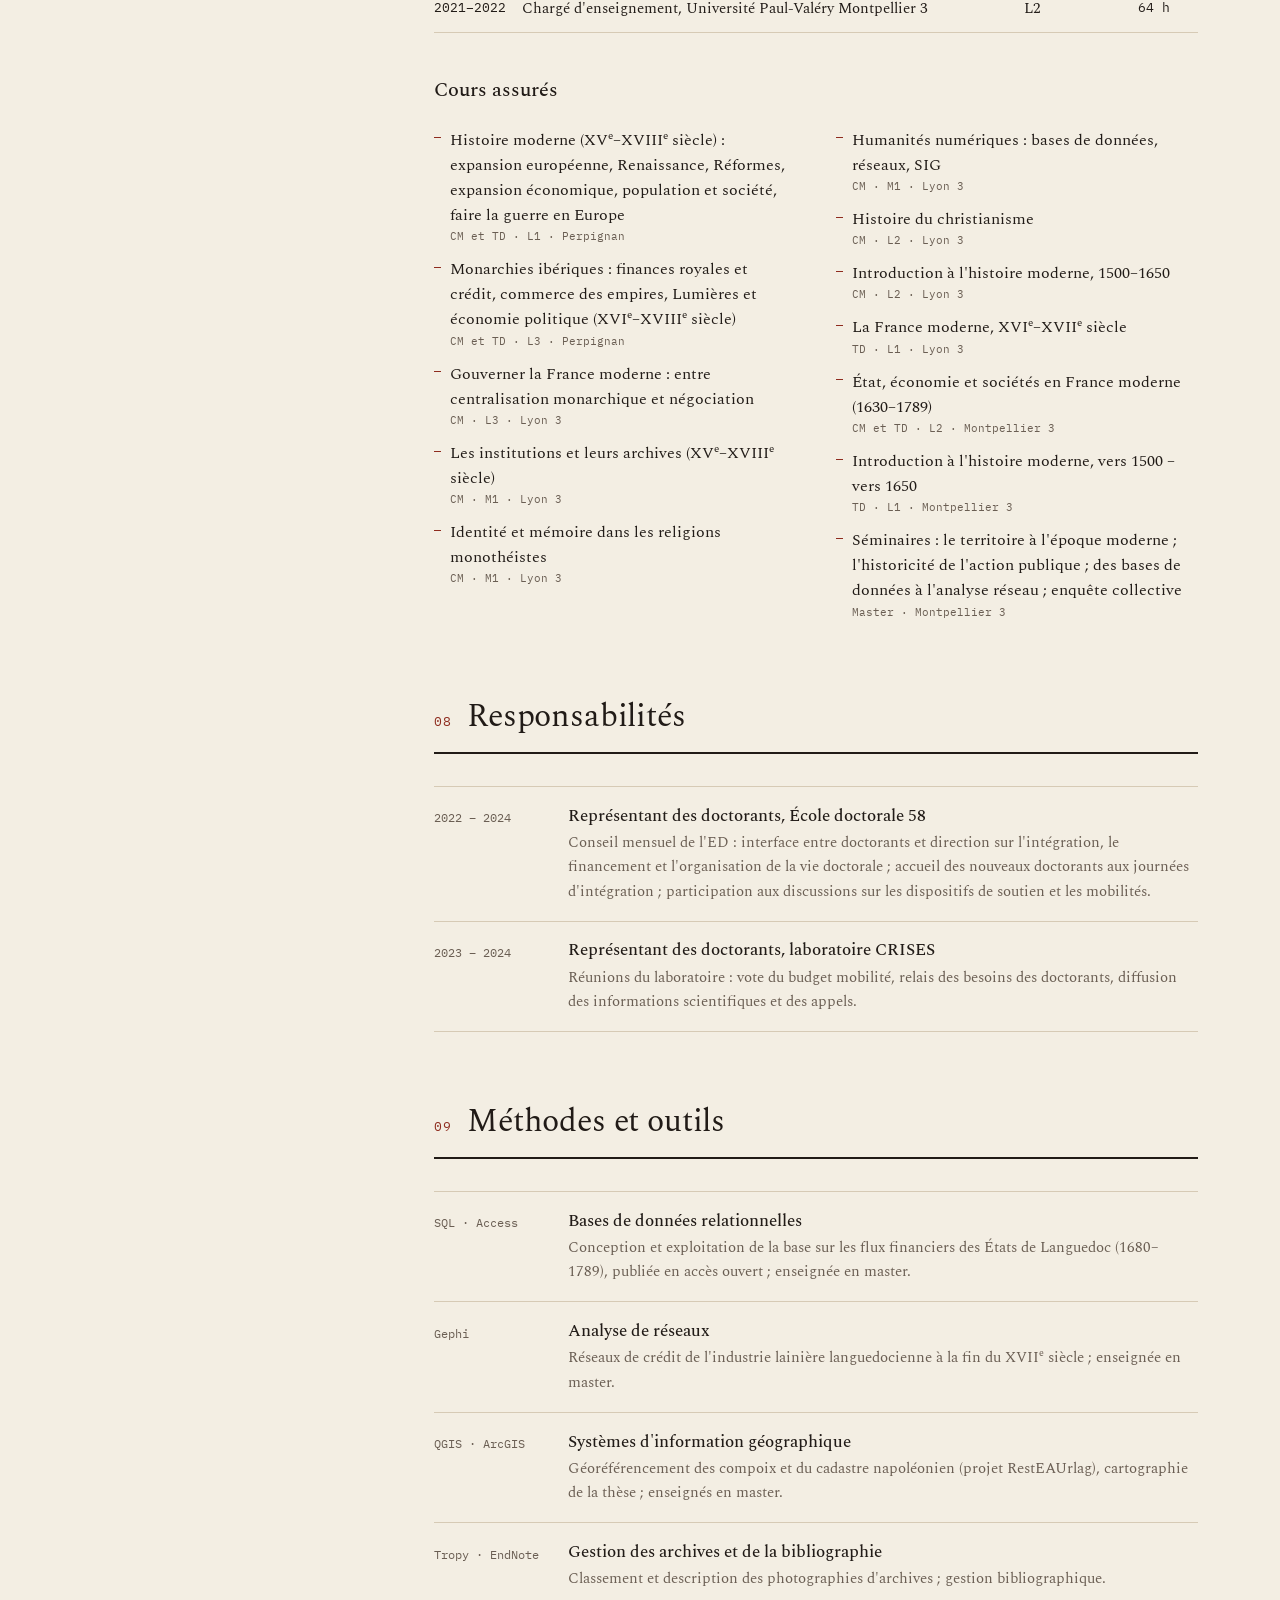
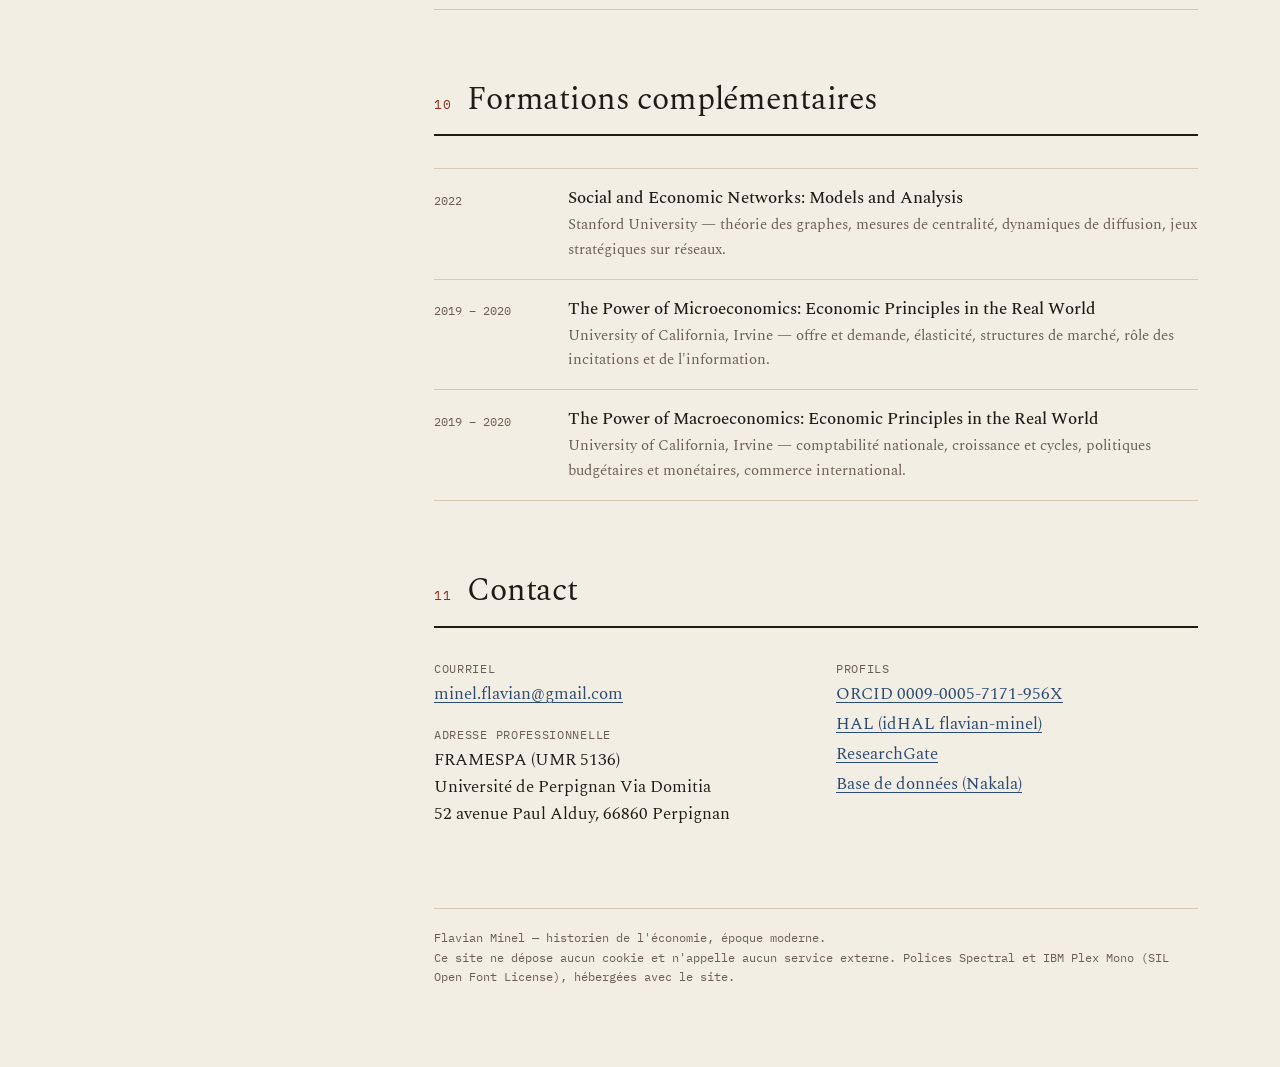
==== commit 9236ba1f: "Add files via upload" ====
--- a/index.html
+++ b/index.html
@@ -5,11 +5,11 @@
 <meta name="viewport" content="width=device-width, initial-scale=1">
 <title>Flavian Minel — Historien de l'économie, époque moderne</title>
 <meta name="description" content="Flavian Minel, docteur en histoire moderne, post-doctorant ANR PRICk (FRAMESPA, Université de Perpignan Via Domitia). Industrie lainière languedocienne, États de Languedoc, économie politique provinciale, régulation de l'économie circulaire.">
-<link rel="canonical" href="https://flavianminel.github.io/">
-<link rel="alternate" hreflang="fr" href="https://flavianminel.github.io/">
-<link rel="alternate" hreflang="en" href="https://flavianminel.github.io/en/">
-<link rel="alternate" hreflang="es" href="https://flavianminel.github.io/es/">
-<link rel="alternate" hreflang="x-default" href="https://flavianminel.github.io/">
+<link rel="canonical" href="https://flavian-minel.fr/">
+<link rel="alternate" hreflang="fr" href="https://flavian-minel.fr/">
+<link rel="alternate" hreflang="en" href="https://flavian-minel.fr/en/">
+<link rel="alternate" hreflang="es" href="https://flavian-minel.fr/es/">
+<link rel="alternate" hreflang="x-default" href="https://flavian-minel.fr/">
 <meta name="theme-color" content="#f3eee3">
 <link rel="stylesheet" href="assets/site.css">
 <script>
@@ -57,7 +57,7 @@
   <ul class="facts">
     <li><b>Docteur</b> en histoire moderne, UPVD, 2025</li>
     <li><b>Qualifié</b> CNU section 22, 2026</li>
-    <li><b>Michael Moss Prize</b> 2026</li>
+    <li><b>Prix Académie François Bourdon</b> 2026</li>
     <li>Anglais · Espagnol · Italien</li>
   </ul>
 
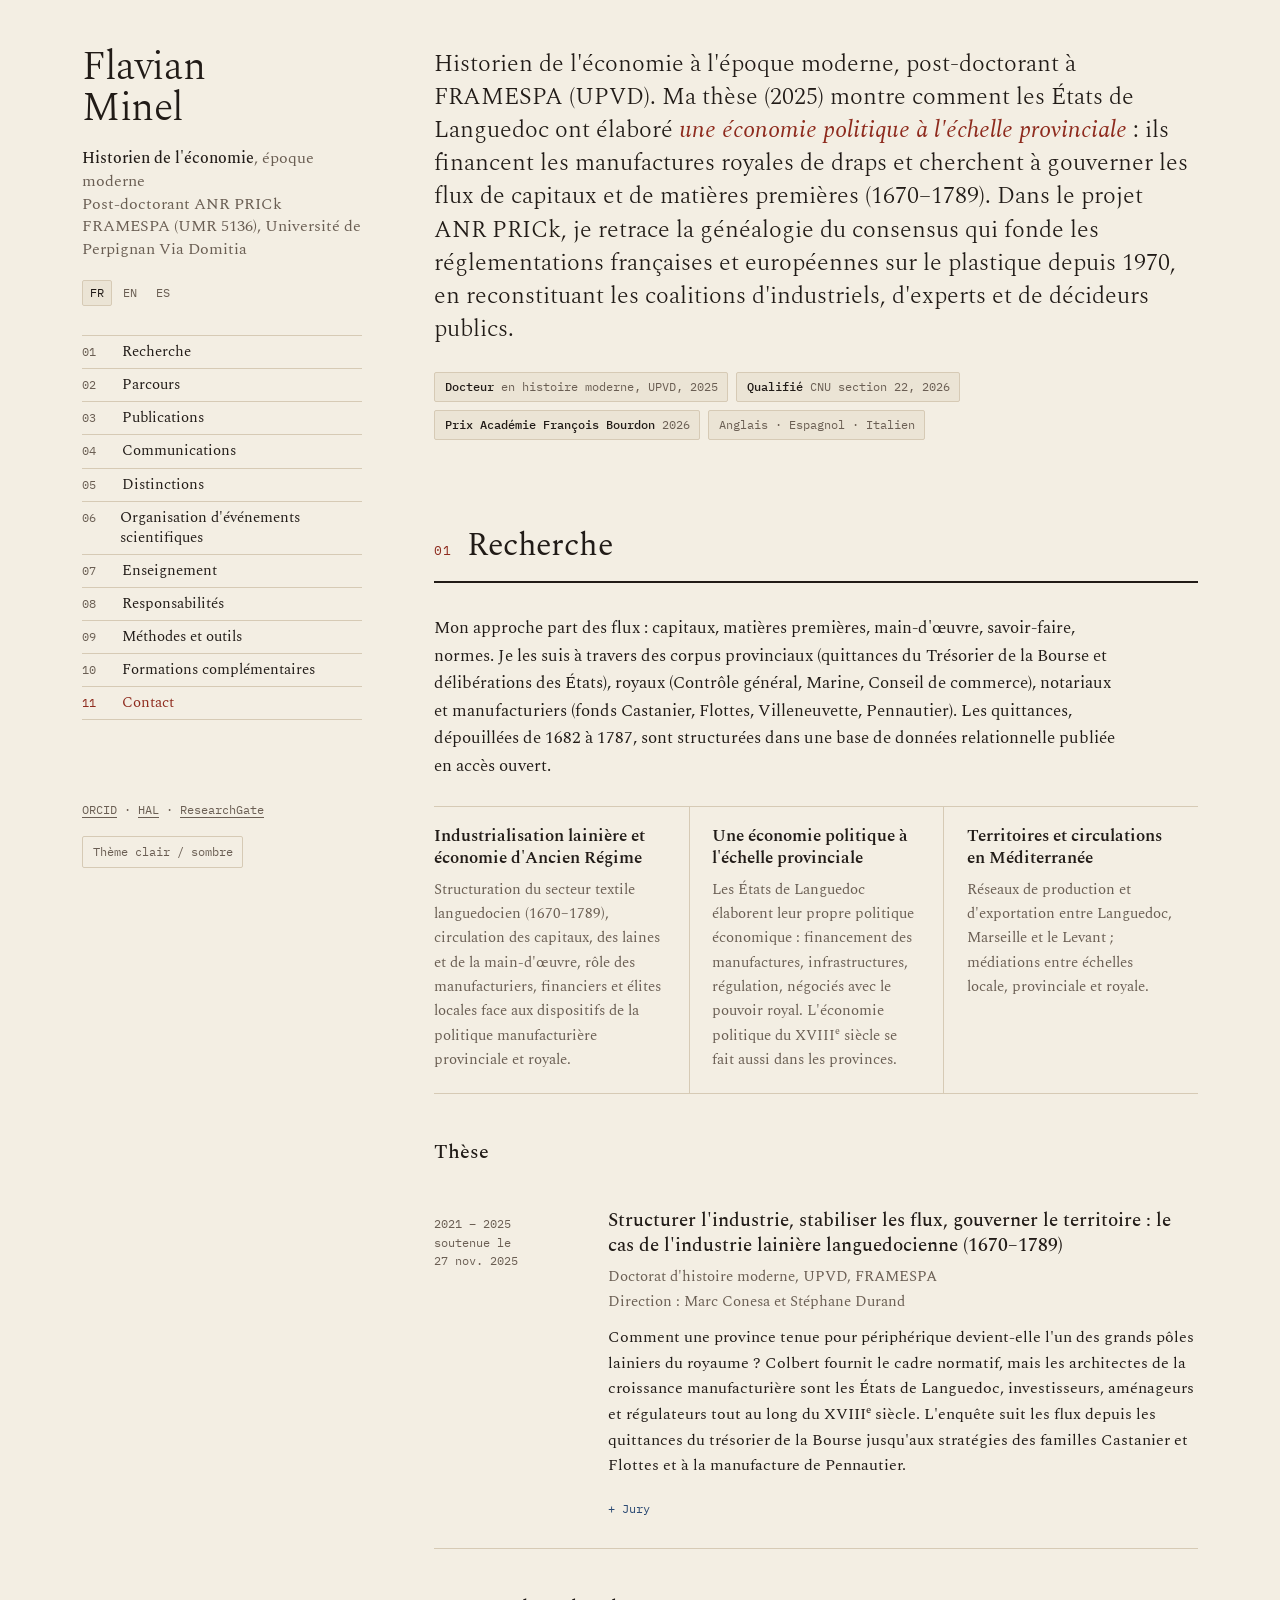
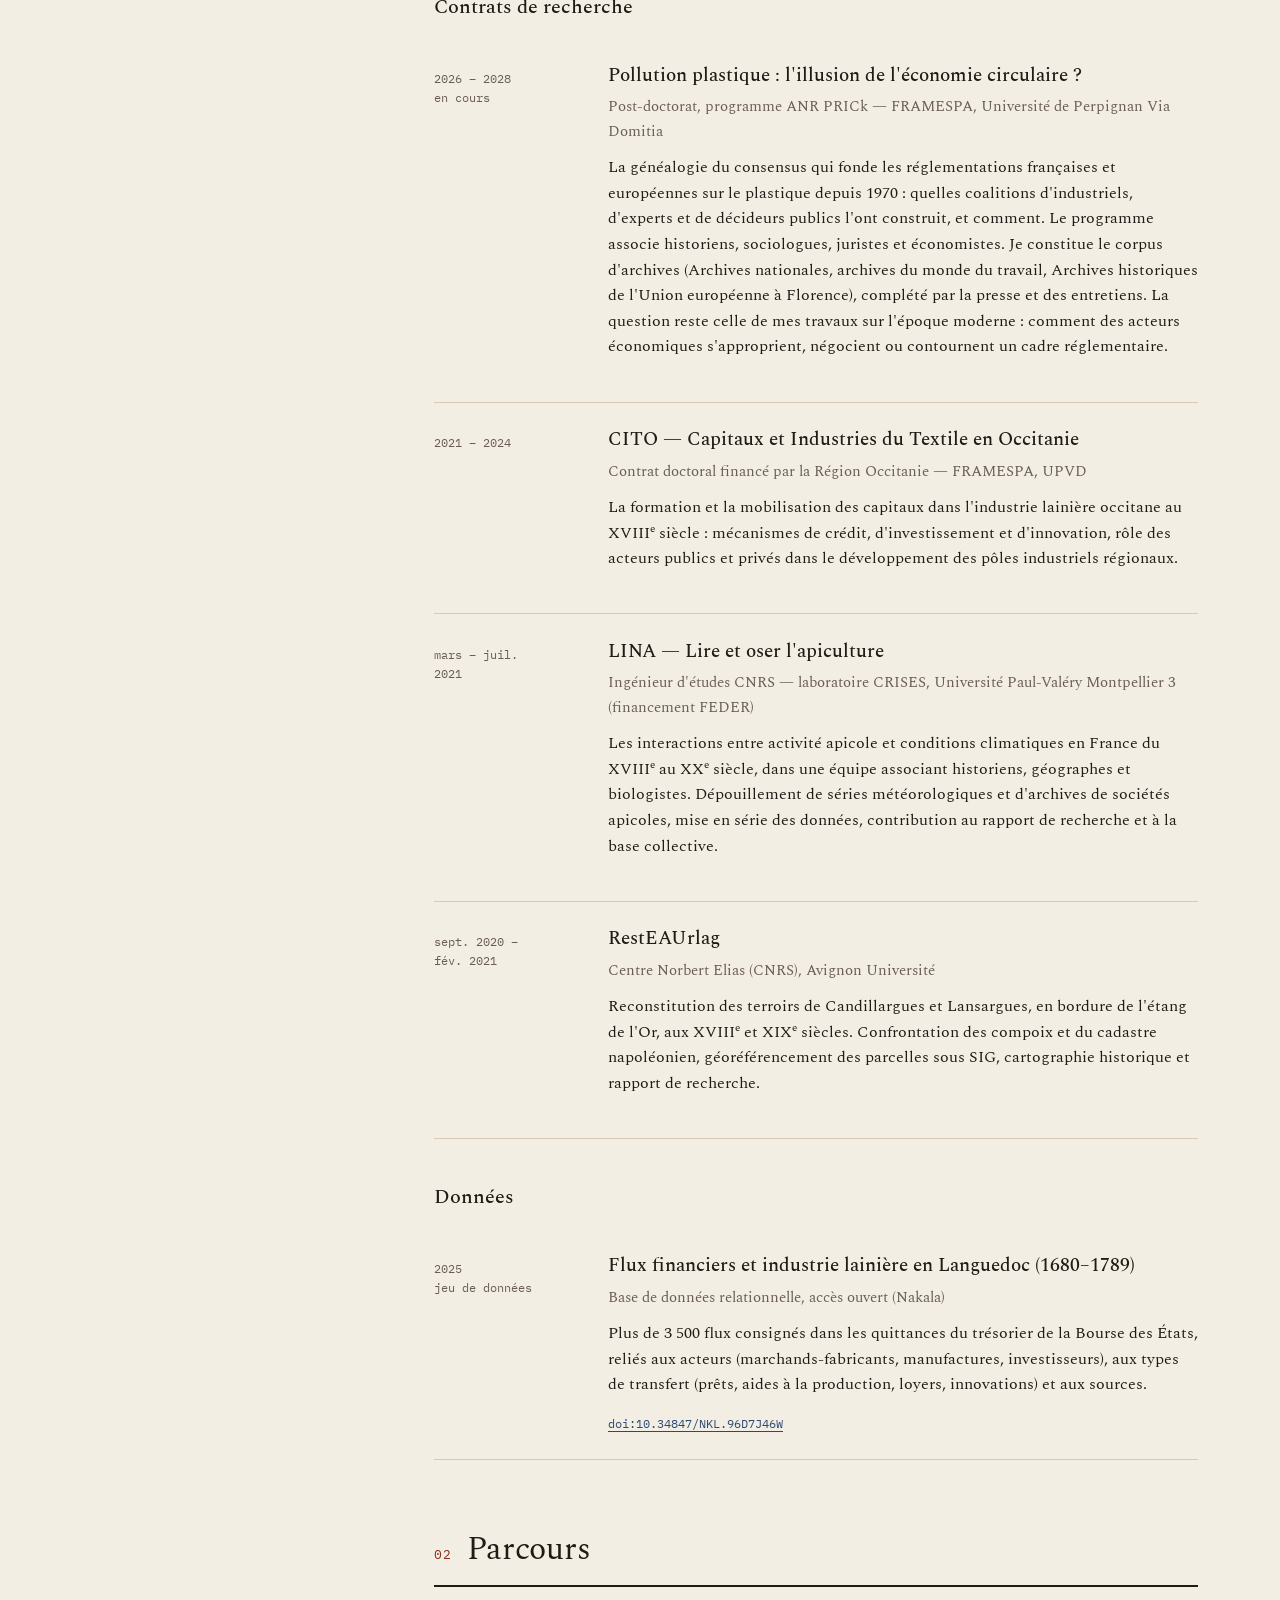
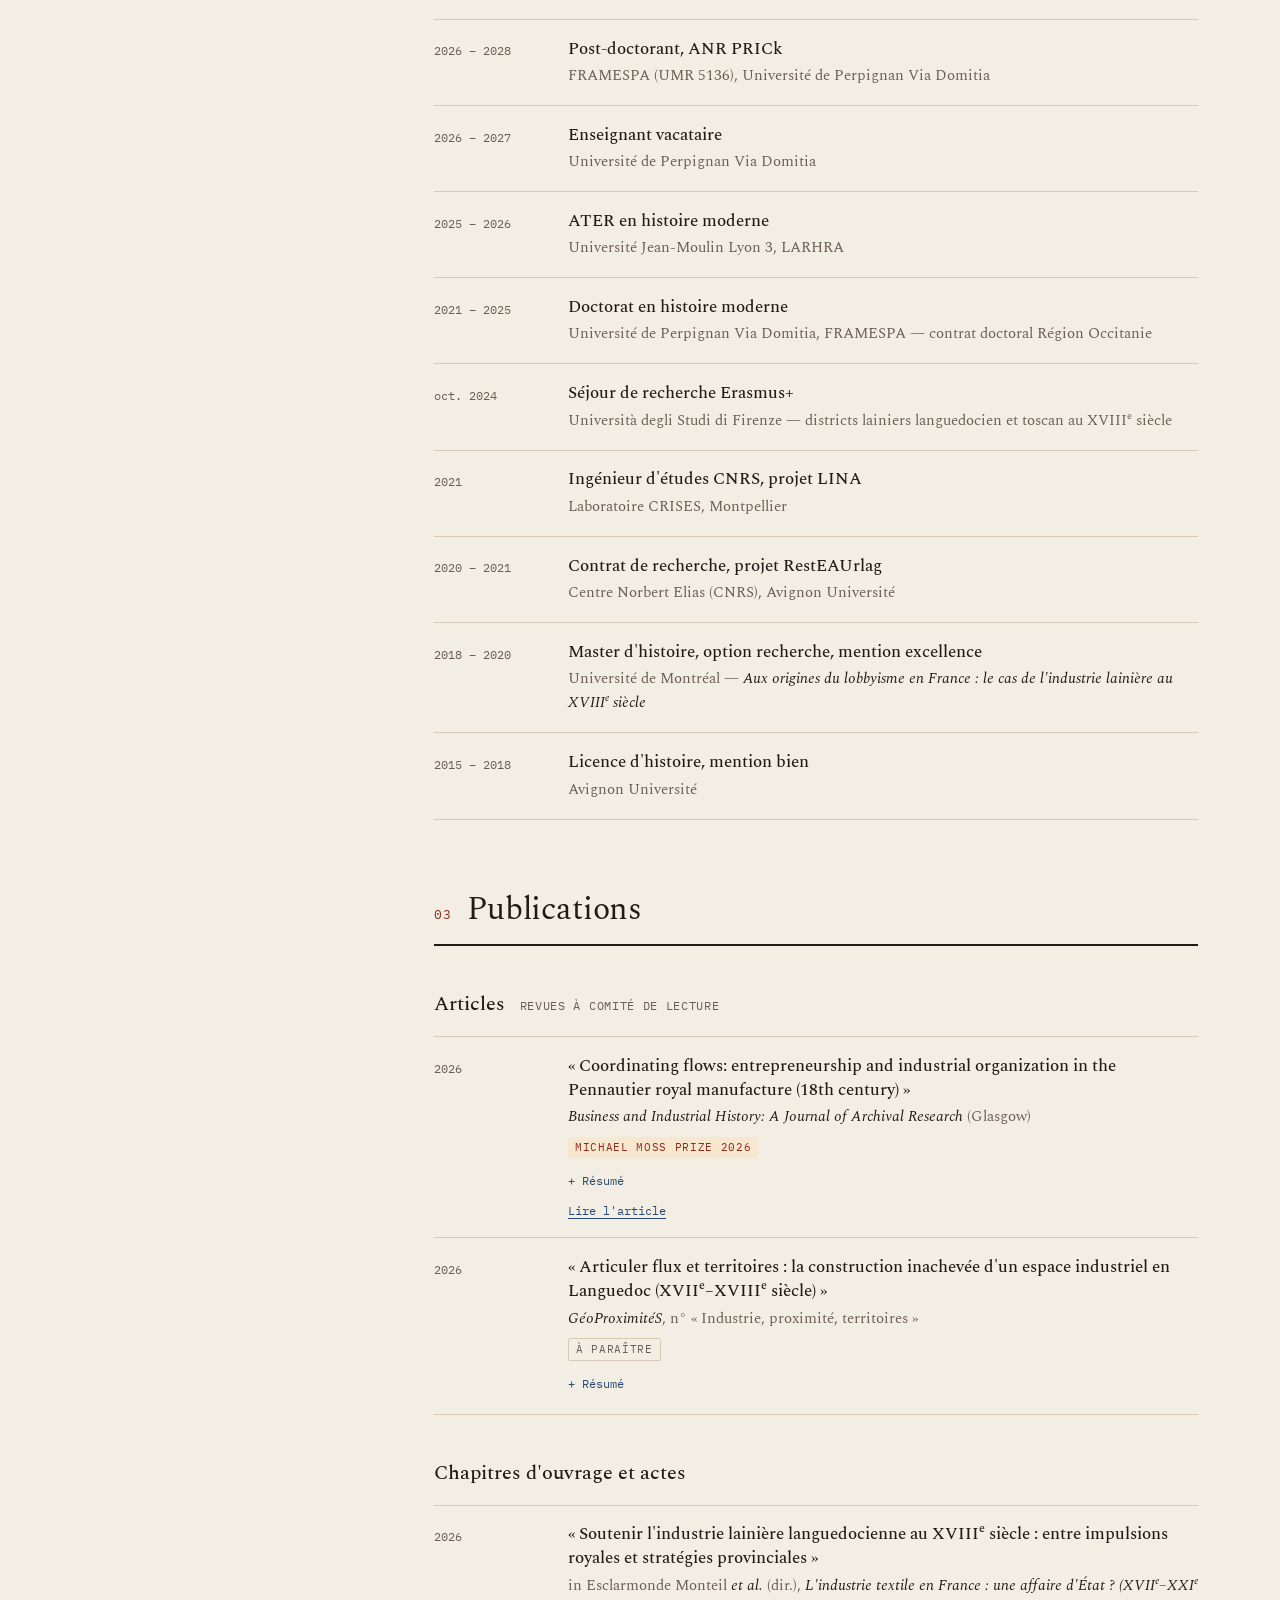
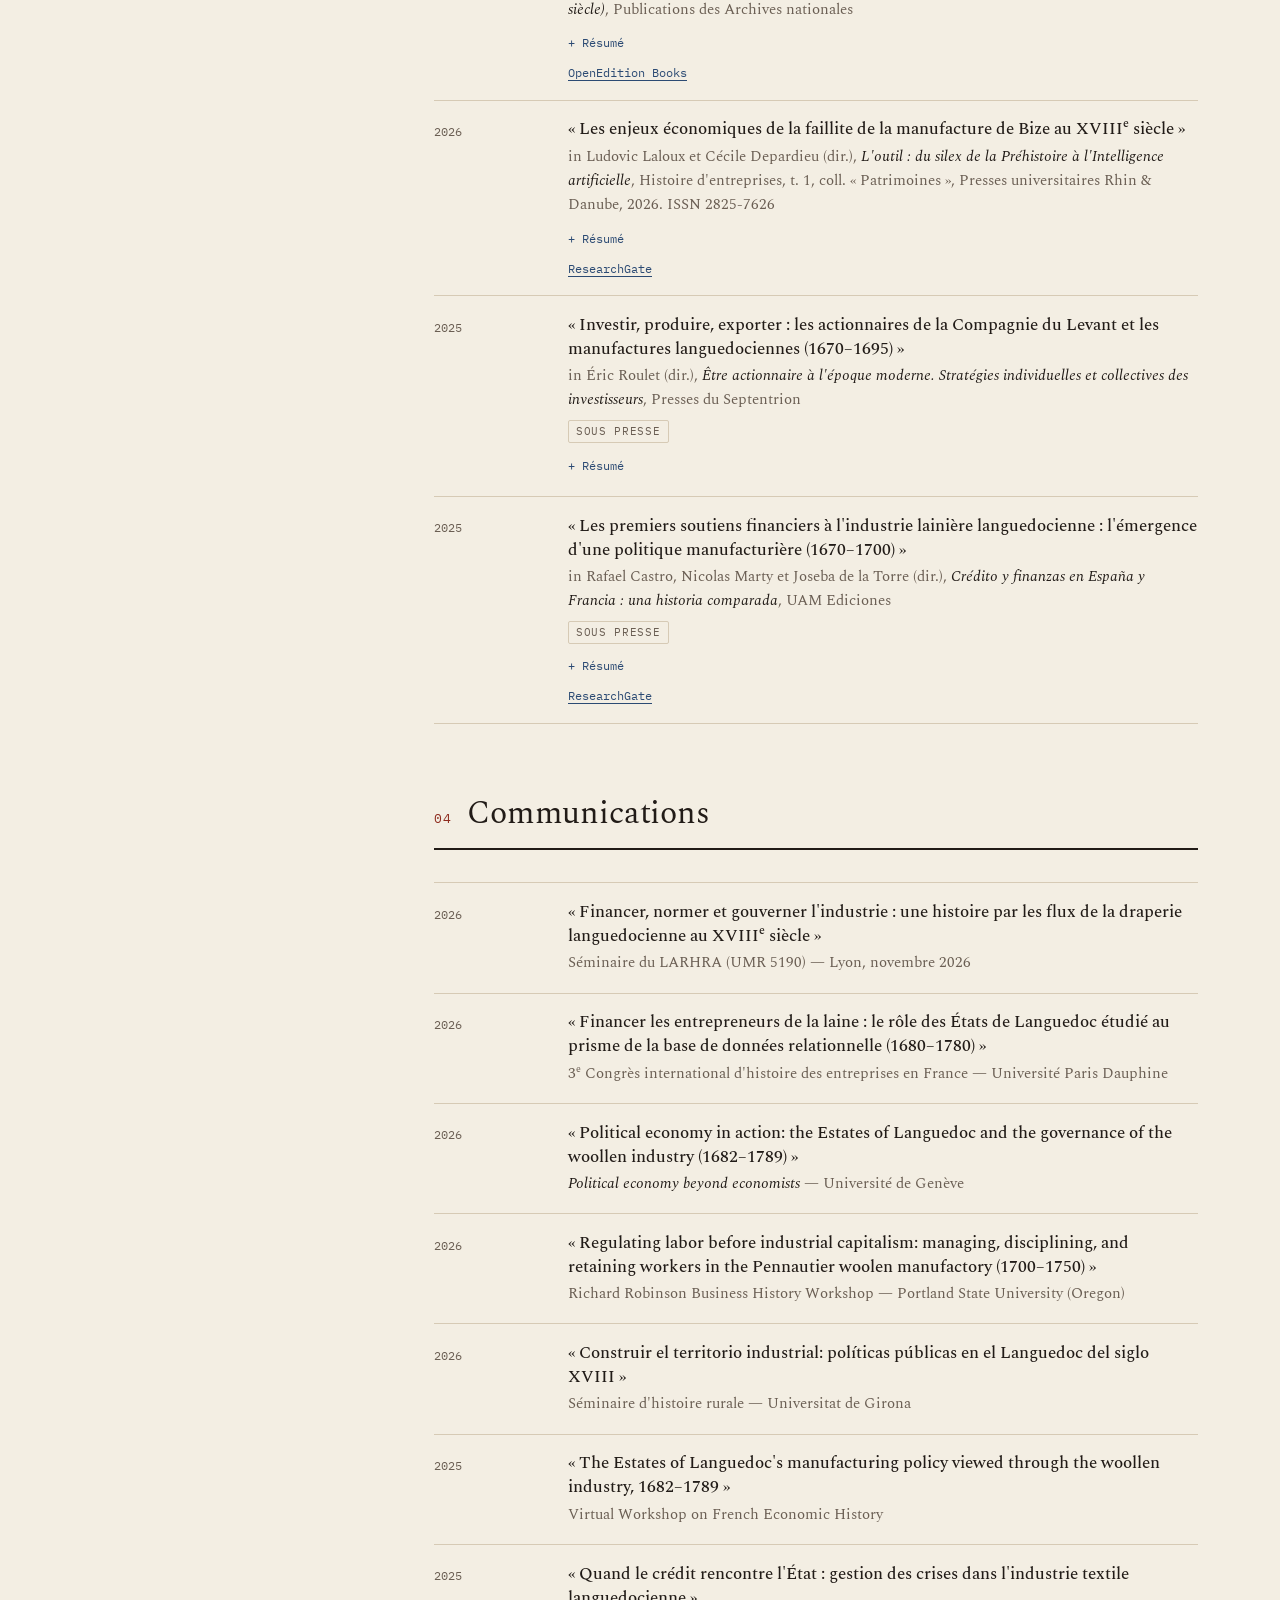
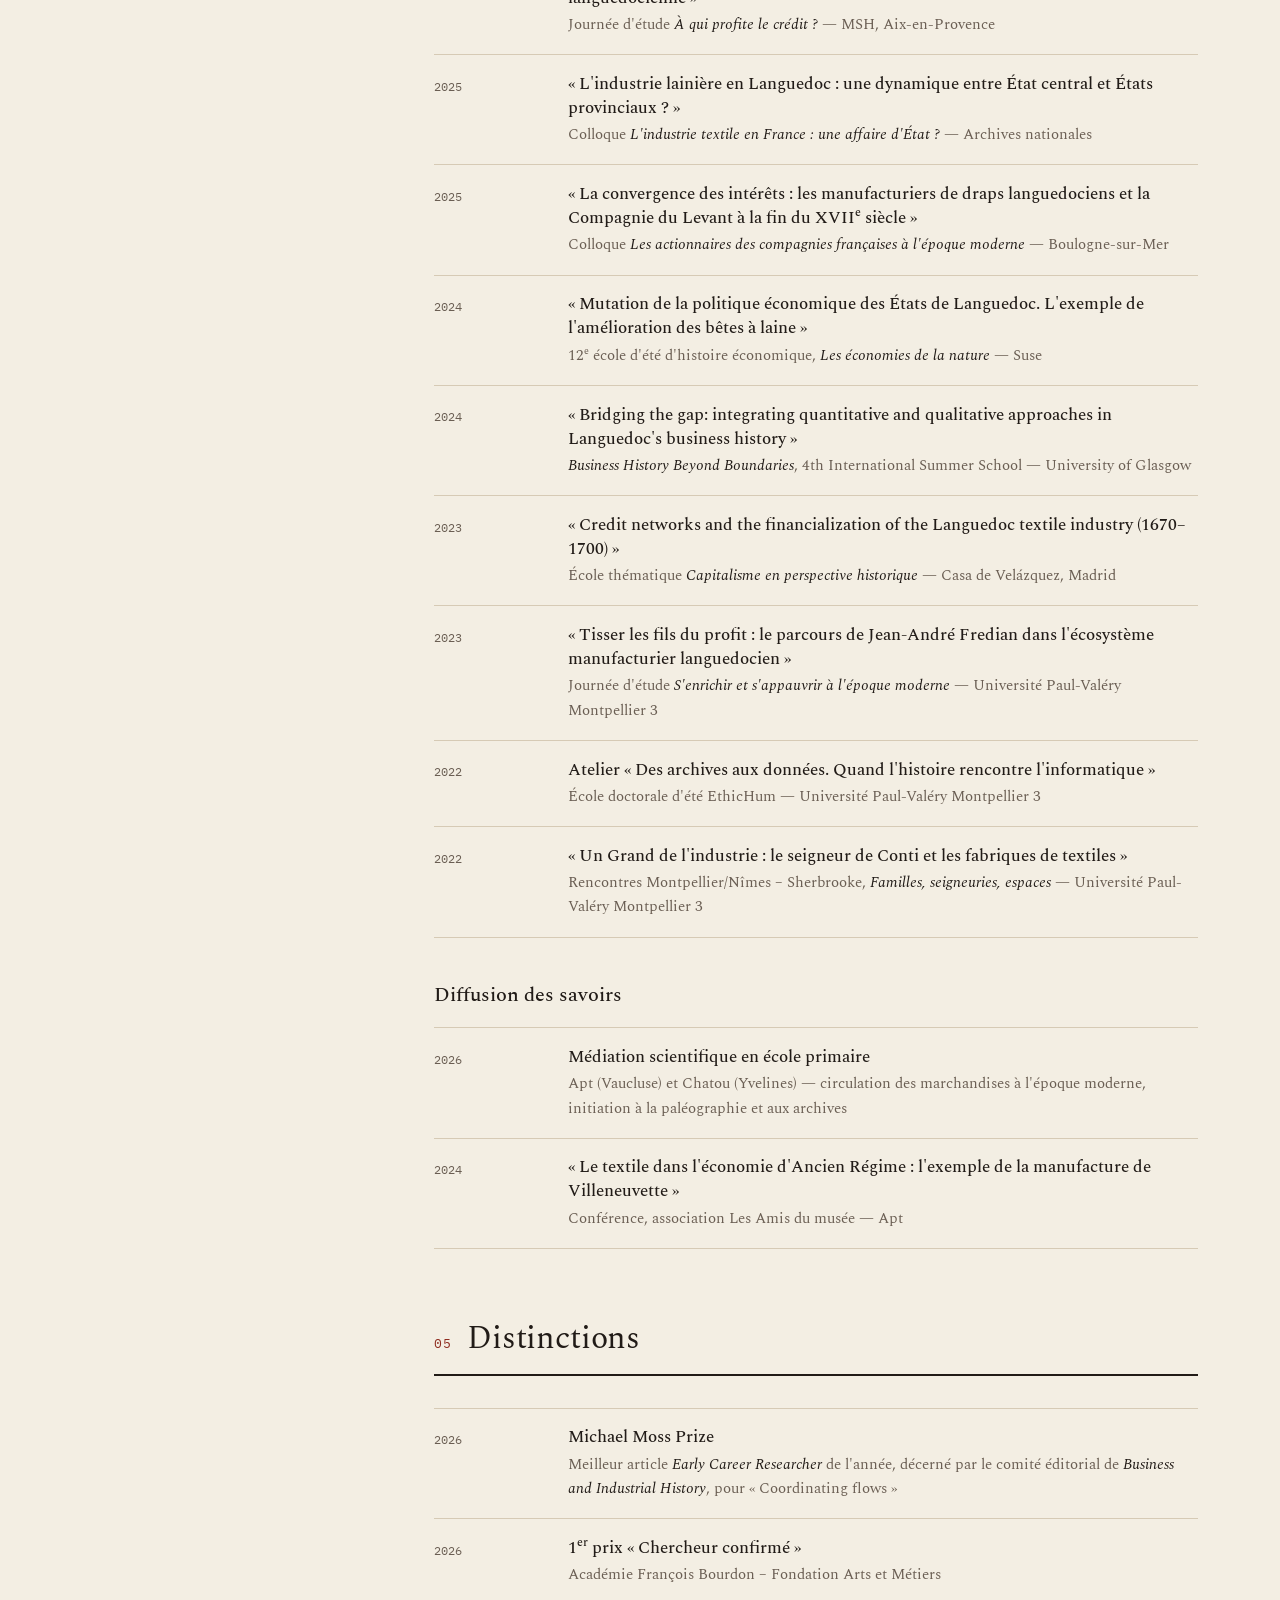
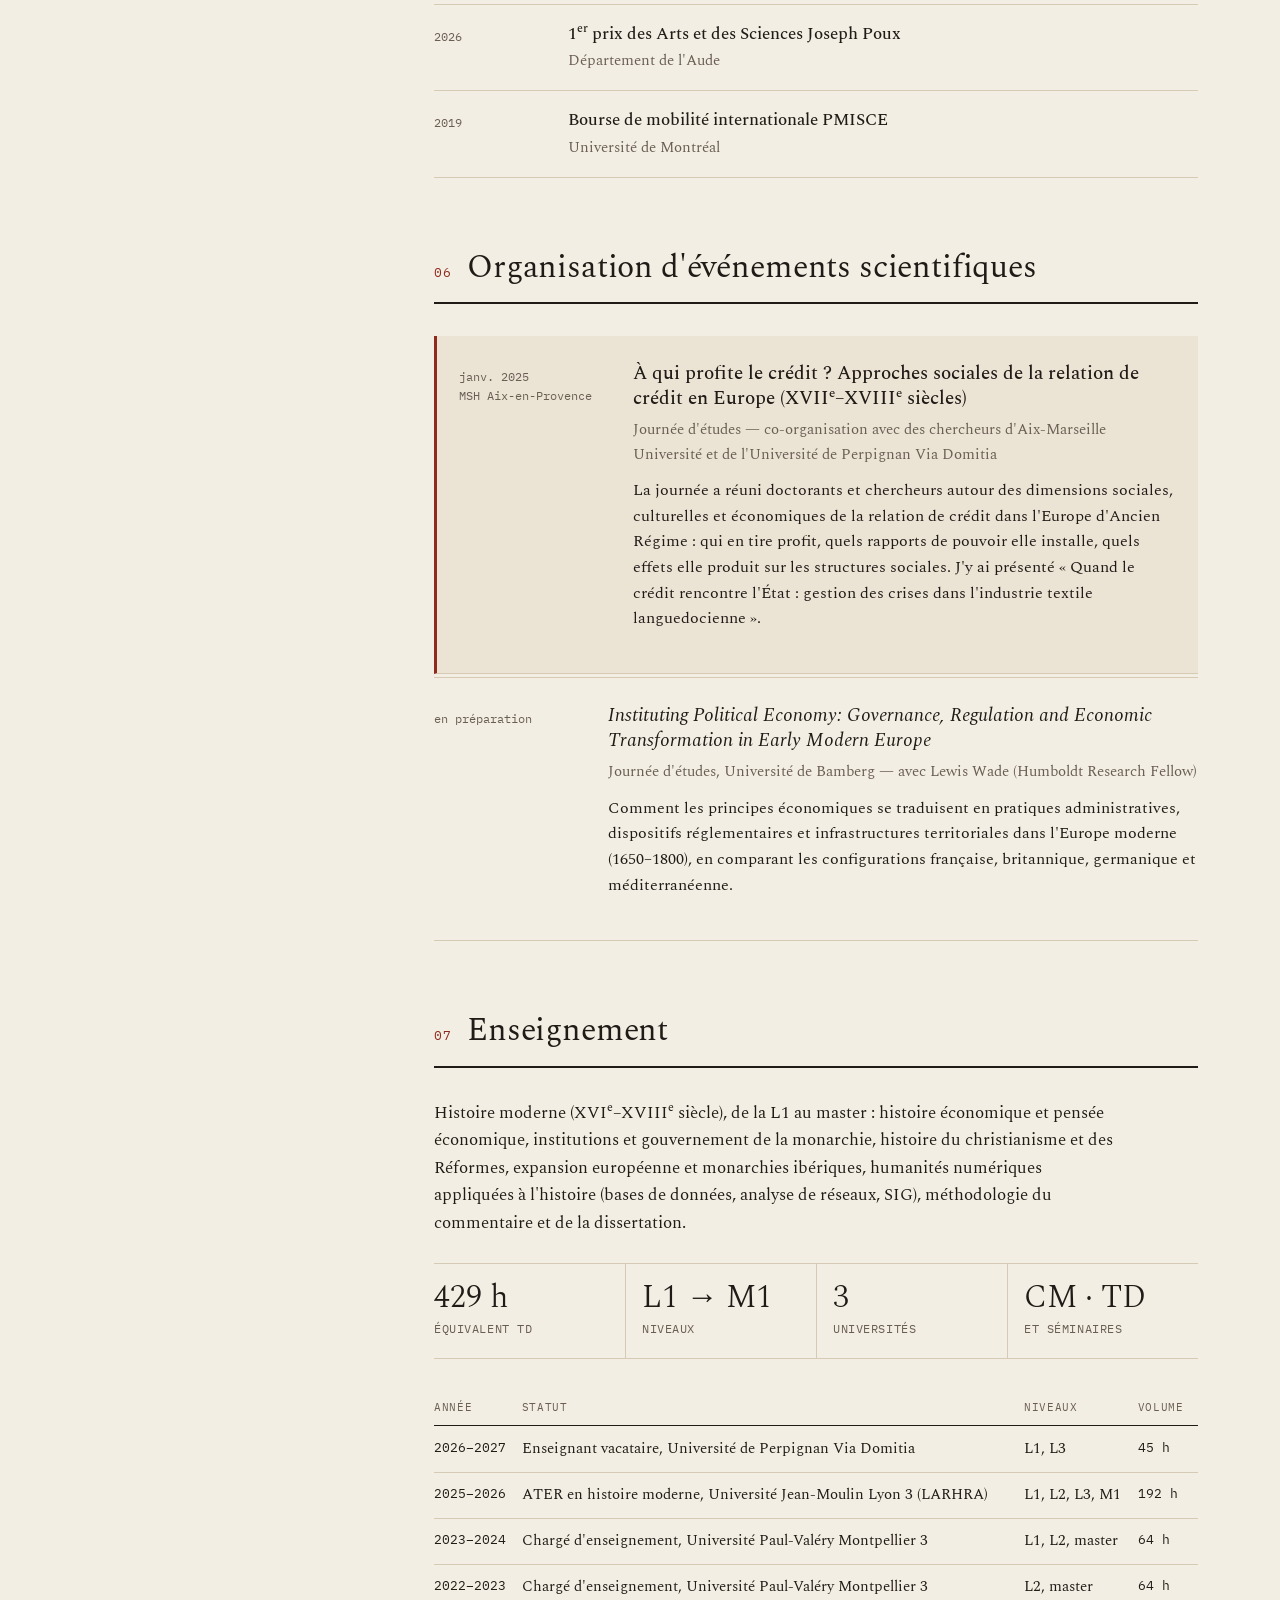
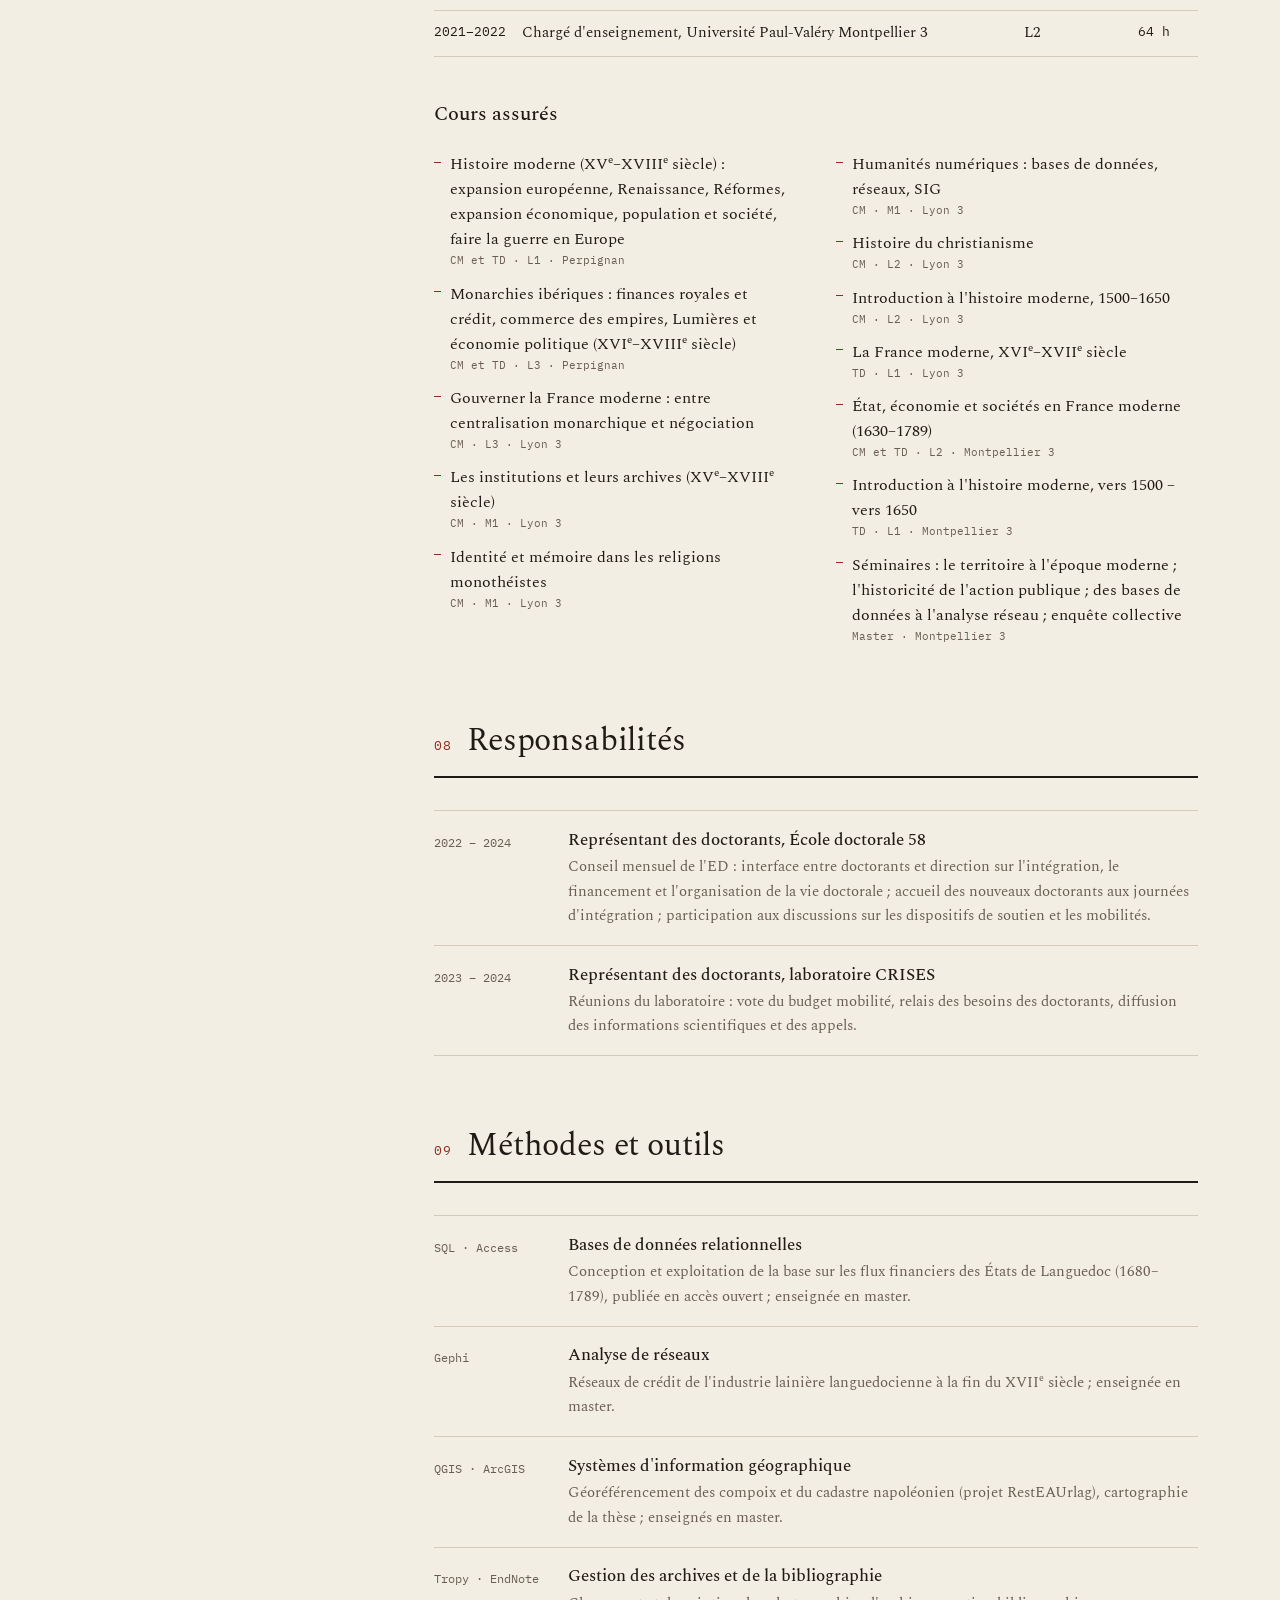
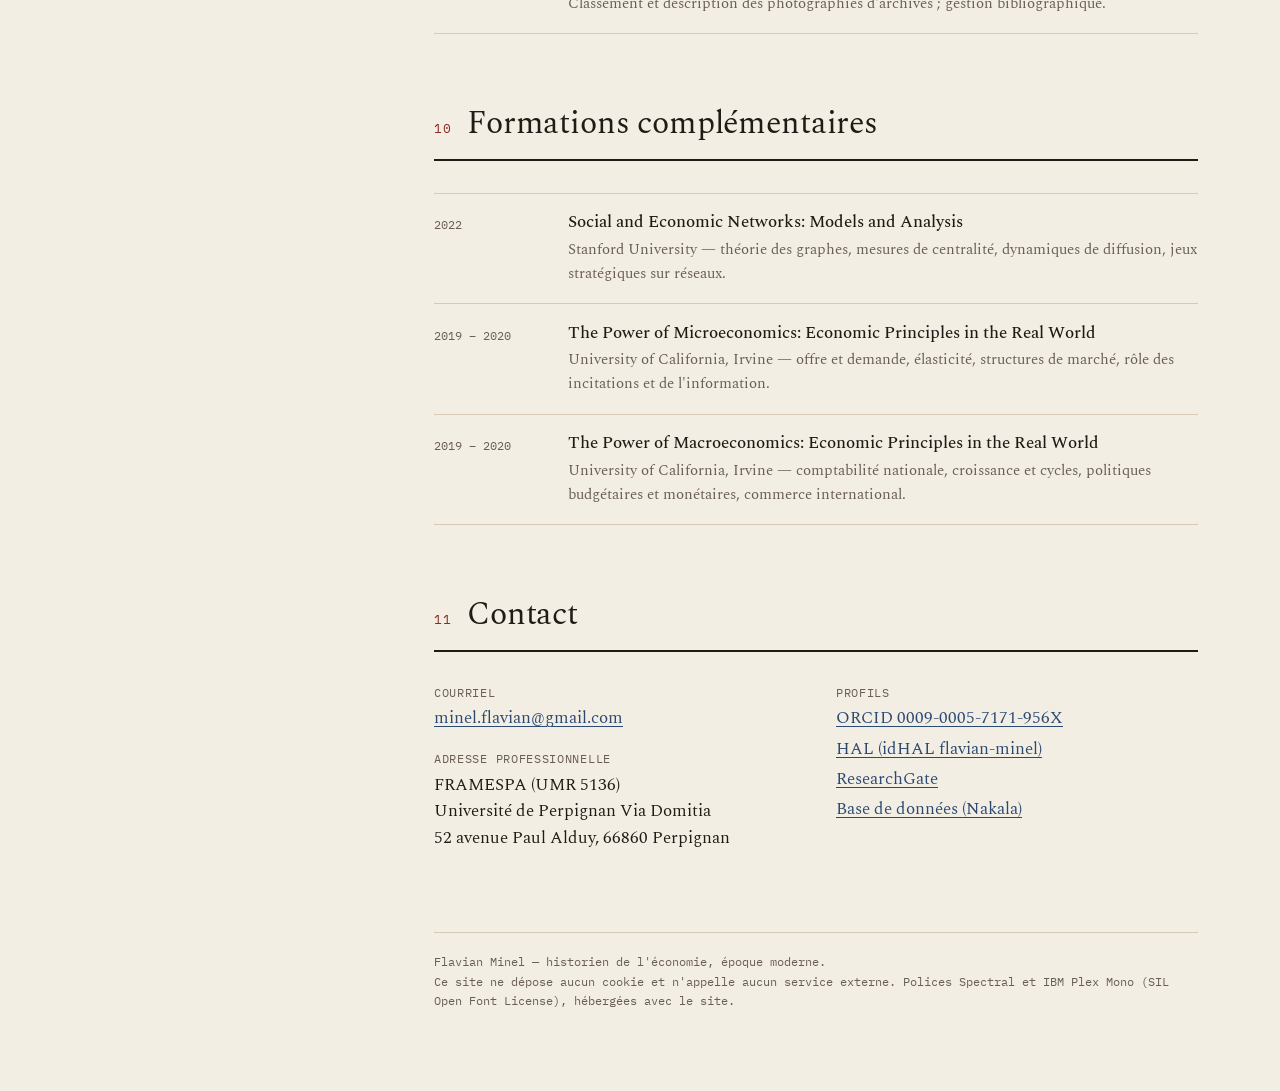
==== commit a99631c5: "Add files via upload" ====
--- a/index.html
+++ b/index.html
@@ -195,8 +195,8 @@
       <li>
         <div class="when">2026</div>
         <div>
-          <div class="t">« Les enjeux économiques de la faillite de Bize »</div>
-          <div class="m">in Romane Monnier et Ludovic Laloux (dir.), <i>L'outil&nbsp;: du silex de la Préhistoire à l'Intelligence artificielle</i>, t.&nbsp;1, Presses universitaires Rhin &amp; Danube</div>
+          <div class="t">« Les enjeux économiques de la faillite de la manufacture de Bize au XVIII<sup>e</sup> siècle »</div>
+          <div class="m">in Ludovic Laloux et Cécile Depardieu (dir.), <i>L'outil&nbsp;: du silex de la Préhistoire à l'Intelligence artificielle</i>, Histoire d'entreprises, t.&nbsp;1, coll. « Patrimoines », Presses universitaires Rhin &amp; Danube, 2026. ISSN&nbsp;2825-7626</div>
           <details><summary>Résumé</summary><p>La faillite de la manufacture de Bize en 1732 sert de révélateur des fragilités du système manufacturier languedocien et des tensions entre initiative entrepreneuriale et intervention provinciale.</p></details>
           <div class="links"><a href="https://www.researchgate.net/profile/Flavian-Minel">ResearchGate</a></div>
         </div>
